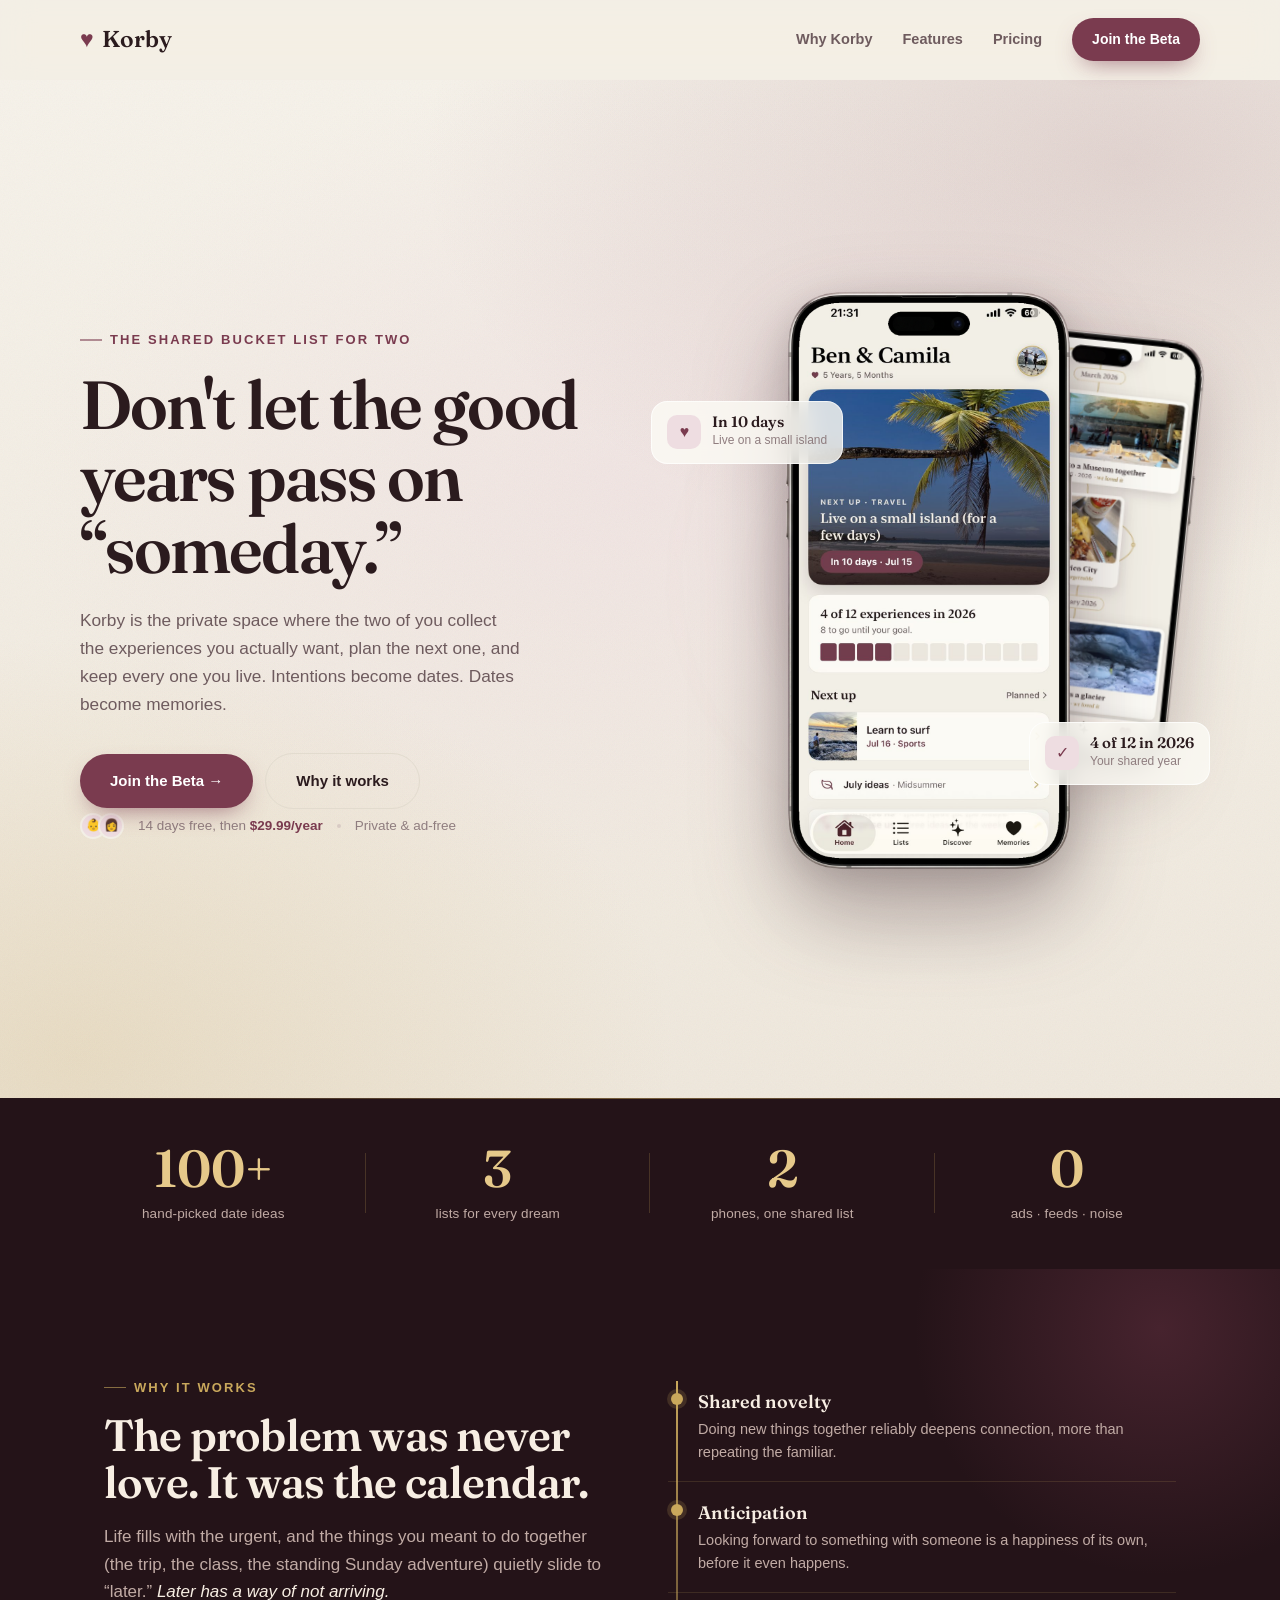
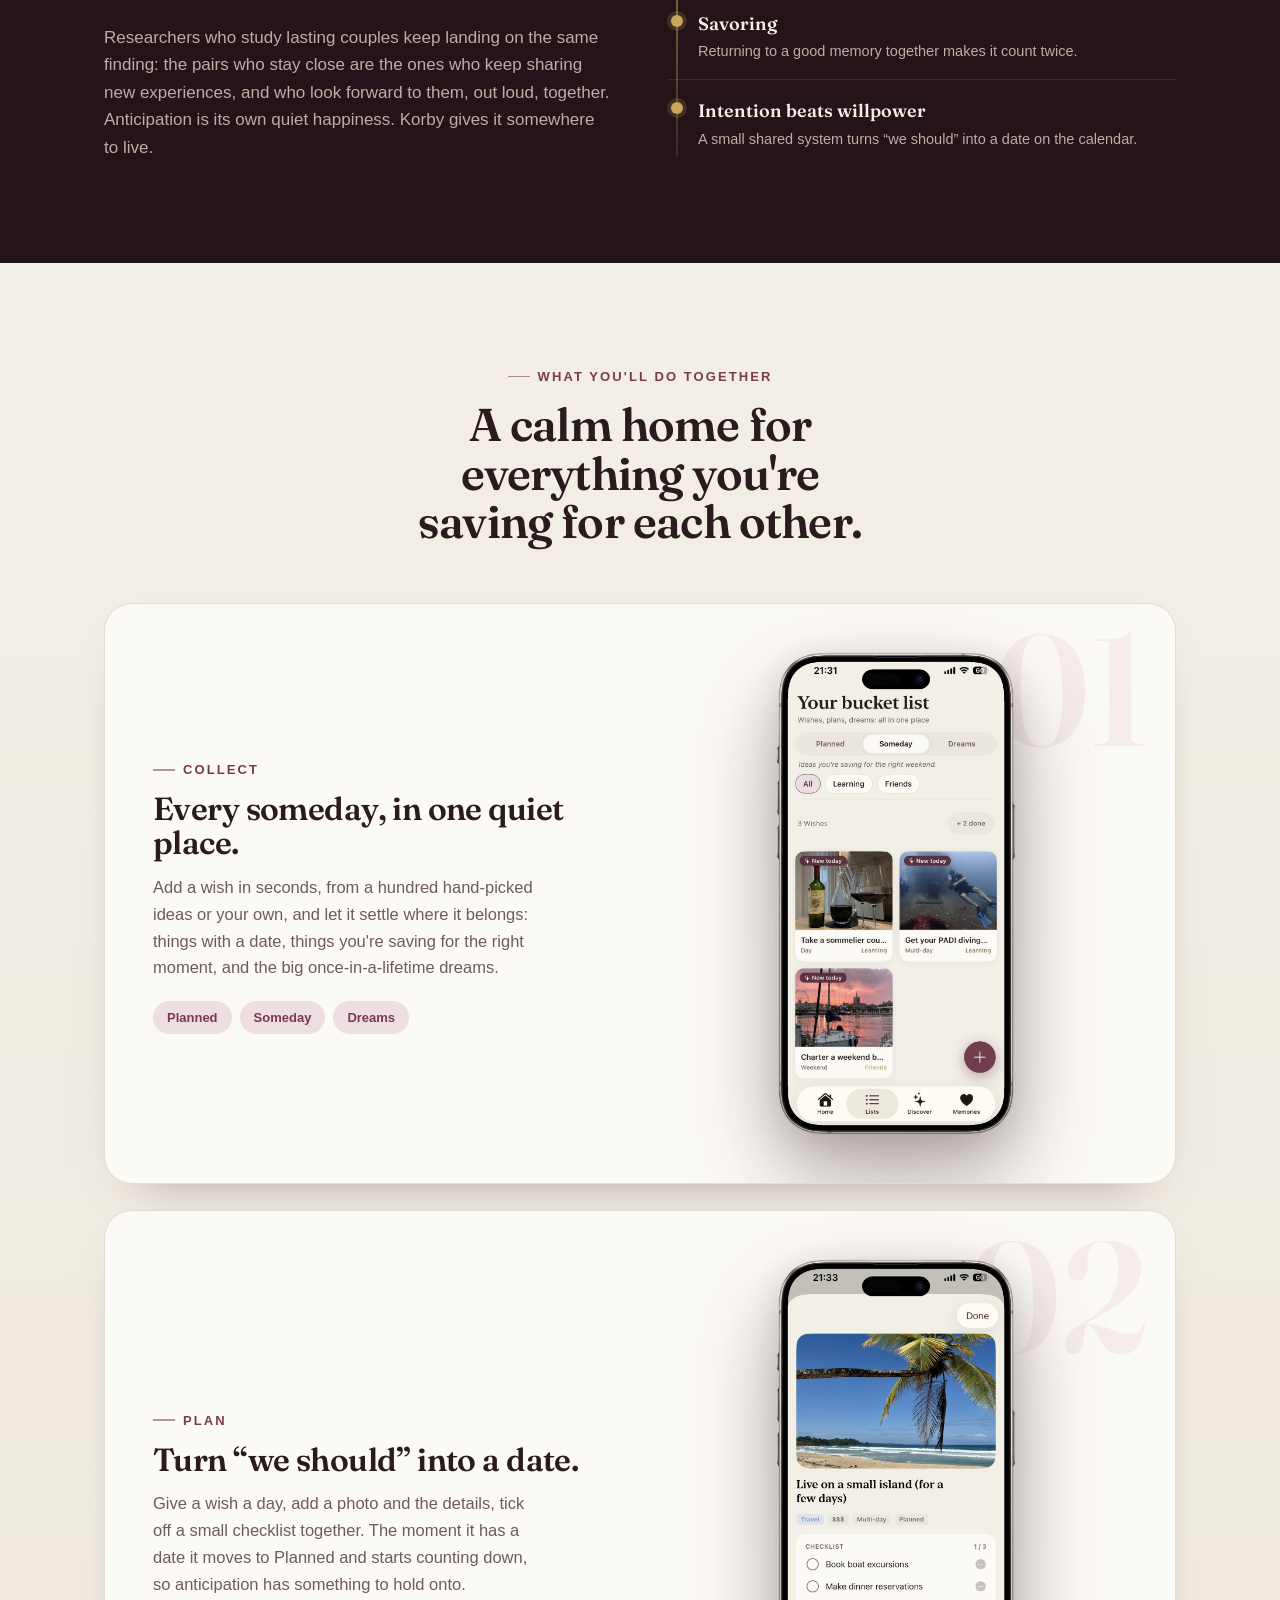
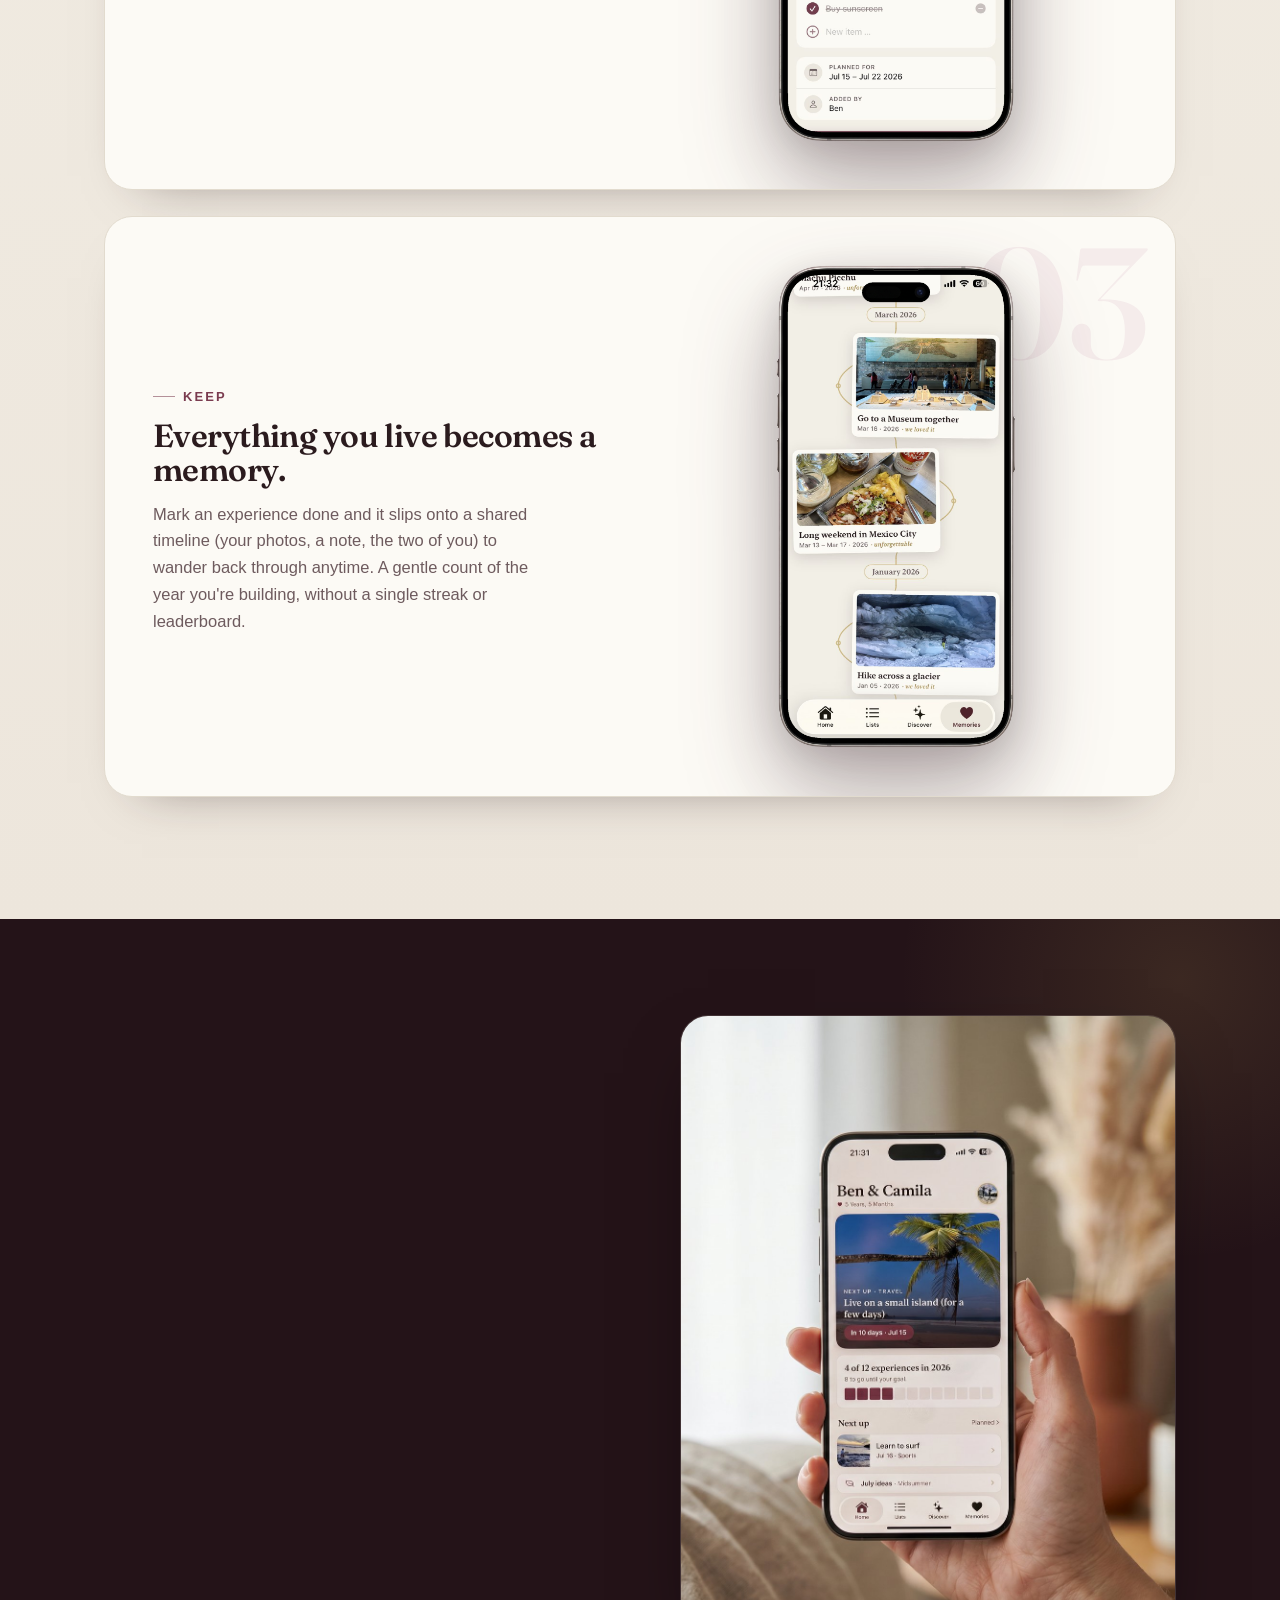
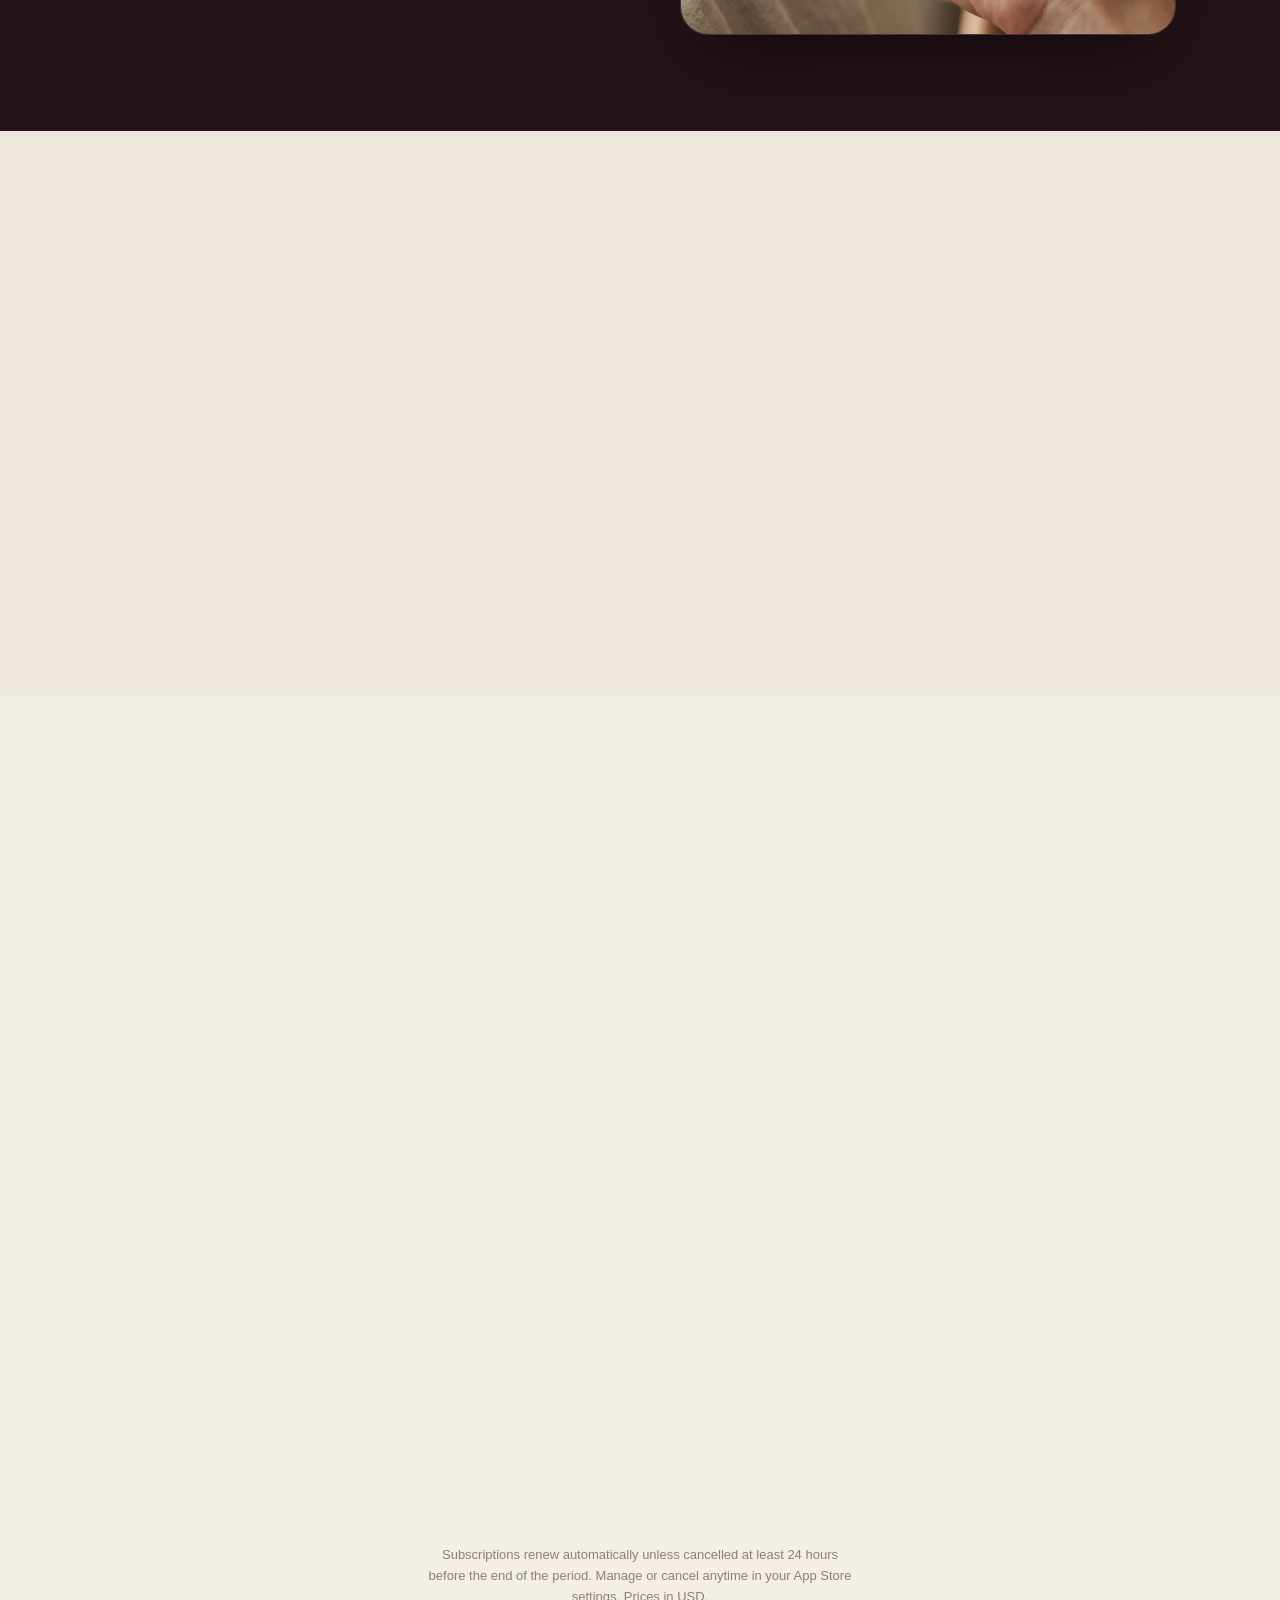
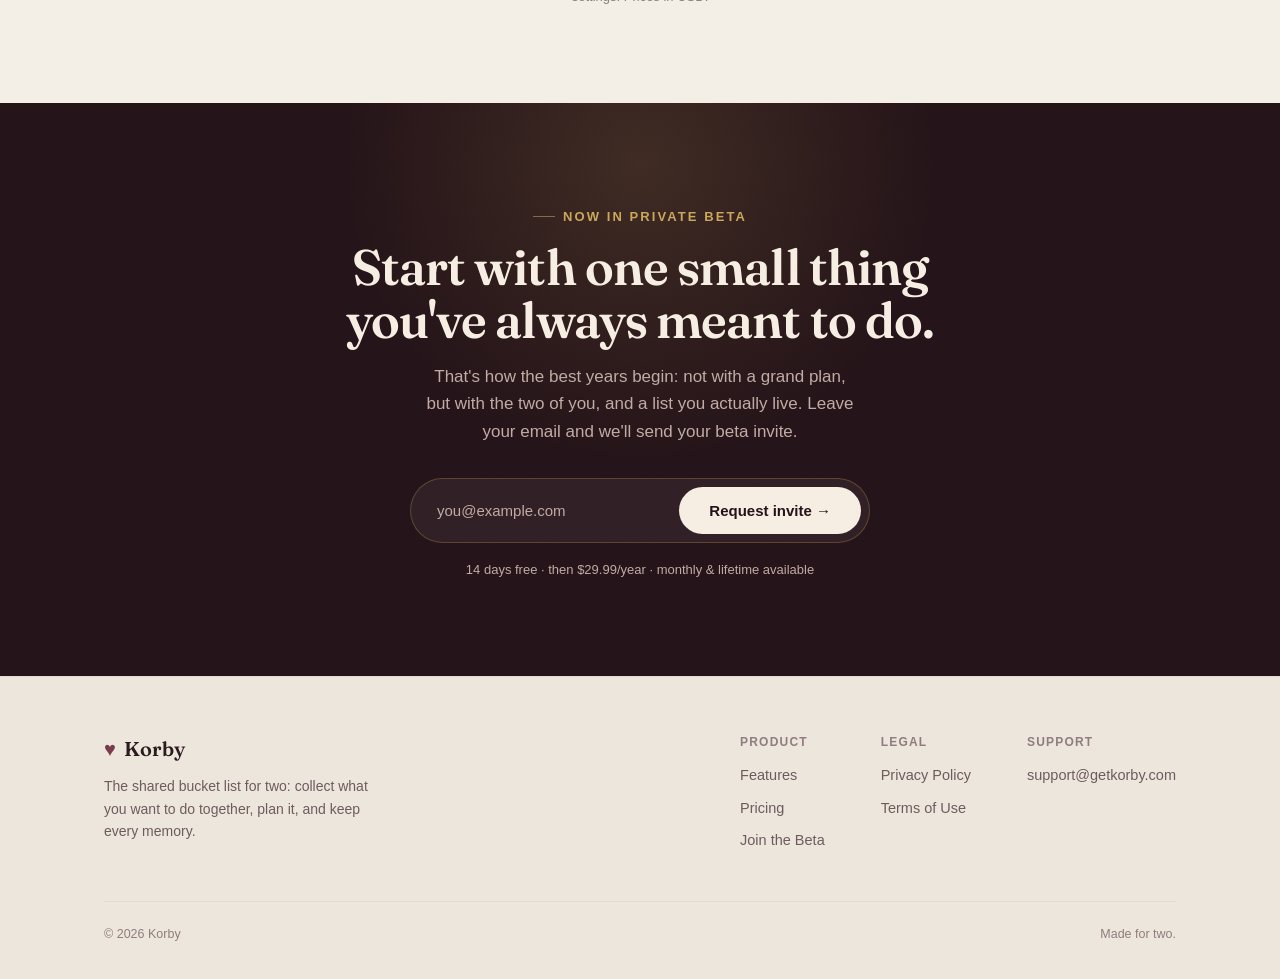
==== index.html @ 0784afe8 "Rebuild the private-space statement section as a split layout Replace the full-bleed photo-with-wash" ====
<!doctype html>
<html lang="en">
<head>
<meta charset="utf-8"/>
<meta name="viewport" content="width=device-width, initial-scale=1"/>
<title>Korby: The Shared Bucket List for Two</title>
<meta name="description" content="Korby is the private app where couples collect the experiences they actually want to have together, plan the next one, and keep every memory. Turn 'someday' into a date."/>
<meta property="og:title" content="Korby: The Shared Bucket List for Two"/>
<meta property="og:description" content="Don't let the good years pass on 'someday.' Collect what you want to do together, plan it, and keep every memory, just the two of you."/>
<meta property="og:type" content="website"/>
<meta property="og:url" content="https://getkorby.com/"/>
<meta property="og:image" content="https://getkorby.com/hero.jpg"/>
<meta name="theme-color" content="#241318"/>
<link rel="preconnect" href="https://fonts.googleapis.com">
<link rel="preconnect" href="https://fonts.gstatic.com" crossorigin>
<link href="https://fonts.googleapis.com/css2?family=Fraunces:opsz,wght@9..144,400;9..144,500;9..144,600;9..144,700&display=swap" rel="stylesheet">
<style>
  :root{
    --ivory:#F3EFE6; --oat:#EDE6DC; --greige:#D8CBC4;
    --surface:#FCFAF5; --surface2:#ECE7DD;
    --ink:#2B1B1E; --inkSoft:#6E5B5E; --inkFaint:#8F7D7F;
    --line:#E2DBCE; --lineSoft:#EAE5DA;
    --wine:#7A3B4F; --wineDeep:#5E2C3C; --roseWash:#EEDDE1; --plum:#5A364A;
    --espresso:#241318; --espresso2:#341E23; --cream:#F7EEE3; --creamSoft:#C1ABA5;
    --gold:#C9A85C; --goldSoft:#E6C98A; --danger:#B84545;
    --serif:'Fraunces',Georgia,'Times New Roman',serif;
    --sans:-apple-system,BlinkMacSystemFont,"Segoe UI",Roboto,Helvetica,Arial,sans-serif;
    --r-lg:24px; --r-md:16px; --r-sm:12px;
    --ease:cubic-bezier(.2,.7,.2,1);
    --shadow-sm:0 2px 8px -4px rgba(43,27,30,.28);
    --shadow-md:0 24px 50px -38px rgba(43,27,30,.55);
    --shadow-lg:0 40px 80px -40px rgba(43,27,30,.5);
  }
  *{box-sizing:border-box;margin:0;padding:0}
  html{scroll-behavior:smooth}
  body{font-family:var(--sans);color:var(--ink);background:var(--ivory);line-height:1.62;-webkit-font-smoothing:antialiased;text-rendering:optimizeLegibility;overflow-x:hidden}
  .wrap{max-width:1120px;margin:0 auto;padding:0 24px}
  a{color:var(--wine);text-decoration:none}
  h1,h2,h3{font-family:var(--serif);font-weight:600;color:var(--ink);letter-spacing:-0.018em;line-height:1.06;font-optical-sizing:auto}
  .eyebrow{font-size:13px;font-weight:700;letter-spacing:.16em;text-transform:uppercase;color:var(--wine);display:inline-flex;align-items:center;gap:8px}
  .eyebrow::before{content:"";width:22px;height:1.5px;background:currentColor;opacity:.55;display:inline-block}
  .sec-head .eyebrow,.hero .eyebrow{justify-content:center}

  /* Accessible focus */
  a:focus-visible,button:focus-visible,.btn:focus-visible,input:focus-visible{outline:2.5px solid var(--wine);outline-offset:3px;border-radius:6px}

  /* scroll progress thread */
  #progress{position:fixed;top:0;left:0;height:3px;width:0;z-index:60;background:linear-gradient(90deg,var(--gold),var(--goldSoft));box-shadow:0 0 10px rgba(201,168,92,.6)}

  /* Buttons */
  .btn{display:inline-flex;align-items:center;gap:9px;font-weight:600;font-size:15px;padding:15px 30px;border-radius:40px;transition:transform .18s var(--ease),box-shadow .18s var(--ease),background .18s;cursor:pointer;border:none;position:relative;overflow:hidden;white-space:nowrap}
  .btn:hover{transform:translateY(-2px)}
  .btn:active{transform:translateY(0)}
  .btn-primary{background:var(--wine);color:#fff;box-shadow:0 10px 24px -10px rgba(122,59,79,.7)}
  .btn-primary:hover{background:var(--wineDeep);box-shadow:0 16px 30px -10px rgba(122,59,79,.7)}
  .btn-primary::after{content:"";position:absolute;top:0;left:-120%;width:60%;height:100%;background:linear-gradient(100deg,transparent,rgba(255,255,255,.28),transparent);transform:skewX(-18deg);transition:left .6s var(--ease)}
  .btn-primary:hover::after{left:140%}
  .btn-ghost{background:transparent;color:var(--ink);border:1.5px solid var(--line)}
  .btn-ghost:hover{border-color:var(--wine);color:var(--wine)}
  .btn-cream{background:var(--cream);color:var(--espresso)}
  .btn-cream:hover{background:#fff}

  /* Header */
  header{position:sticky;top:0;z-index:50;background:rgba(243,239,230,.72);backdrop-filter:saturate(180%) blur(16px);-webkit-backdrop-filter:saturate(180%) blur(16px);border-bottom:1px solid transparent;transition:border-color .3s,background .3s,box-shadow .3s}
  header.scrolled{border-bottom-color:var(--lineSoft);box-shadow:0 6px 24px -18px rgba(43,27,30,.5)}
  .nav{display:flex;align-items:center;justify-content:space-between;padding:18px 0;transition:padding .3s var(--ease)}
  header.scrolled .nav{padding:11px 0}
  .logo{font-family:var(--serif);font-size:23px;font-weight:600;color:var(--ink);display:flex;align-items:center;gap:8px}
  .logo .heart{color:var(--wine);display:inline-block;animation:beat 3.4s ease-in-out infinite}
  @keyframes beat{0%,100%{transform:scale(1)}8%{transform:scale(1.18)}16%{transform:scale(1)}24%{transform:scale(1.12)}}
  .nav-links{display:flex;align-items:center;gap:30px}
  .nav-links a{font-size:14.5px;font-weight:600;color:var(--inkSoft);transition:color .2s}
  .nav-links a:hover{color:var(--ink)}
  .nav .btn{padding:10px 20px;font-size:14px}
  .nav-links a.btn-primary{color:#fff}
  .nav-links a.btn-primary:hover{color:#fff}
  @media(max-width:720px){.nav-links a.navlink{display:none}}

  /* ===== HERO — product-forward, layered warm background, animates on load ===== */
  .hero{position:relative;overflow:hidden;background:
      radial-gradient(120% 90% at 88% 8%, rgba(122,59,79,.16), transparent 46%),
      radial-gradient(90% 80% at 6% 96%, rgba(201,168,92,.20), transparent 52%),
      radial-gradient(70% 60% at 50% 40%, rgba(238,221,225,.55), transparent 70%),
      linear-gradient(180deg,#F6F2EA,#EFE8DD)}
  .hero::after{content:"";position:absolute;inset:0;pointer-events:none;opacity:.05;mix-blend-mode:multiply;background-image:url("data:image/svg+xml,%3Csvg xmlns='http://www.w3.org/2000/svg' width='160' height='160'%3E%3Cfilter id='n'%3E%3CfeTurbulence type='fractalNoise' baseFrequency='0.85' numOctaves='2'/%3E%3C/filter%3E%3Crect width='100%25' height='100%25' filter='url(%23n)'/%3E%3C/svg%3E")}
  .hero-grid{position:relative;z-index:2;display:grid;grid-template-columns:1.02fr 1fr;align-items:center;gap:24px;min-height:calc(100vh - 74px);padding:56px 0 72px}
  .hero-copy{max-width:33rem}
  .hero-copy>*{animation:rise .85s var(--ease) backwards}
  .hero-copy>*:nth-child(1){animation-delay:.05s}
  .hero-copy>*:nth-child(2){animation-delay:.13s}
  .hero-copy>*:nth-child(3){animation-delay:.22s}
  .hero-copy>*:nth-child(4){animation-delay:.31s}
  .hero-copy>*:nth-child(5){animation-delay:.40s}
  @keyframes rise{from{opacity:0;transform:translateY(22px)}to{opacity:1;transform:none}}
  .hero h1{font-size:clamp(40px,5.6vw,68px);margin:18px 0 0;max-width:15ch;letter-spacing:-0.028em}
  .hero .lead{font-size:clamp(16px,1.35vw,19px);color:var(--inkSoft);max-width:46ch;margin:22px 0 0}
  .hero-cta{display:flex;flex-direction:column;gap:16px;margin-top:34px;align-items:flex-start}
  .hero-cta .row{display:flex;gap:12px;align-items:center;flex-wrap:wrap}
  .hero-trust{display:flex;align-items:center;gap:14px;margin-top:4px;font-size:13.5px;color:var(--inkFaint)}
  .hero-trust .dot{width:4px;height:4px;border-radius:50%;background:var(--greige)}
  .hero-trust b{color:var(--wine);font-weight:700}
  .avatars{display:flex}
  .avatars span{width:26px;height:26px;border-radius:50%;border:2px solid var(--ivory);margin-left:-8px;background:var(--roseWash);display:grid;place-items:center;font-size:12px}
  .avatars span:first-child{margin-left:0}

  /* Hero stage */
  .stage{position:relative;min-height:600px;display:flex;align-items:center;justify-content:center;animation:rise 1s var(--ease) .28s backwards}
  .stage .orbit{position:absolute;width:430px;height:430px;border-radius:50%;background:radial-gradient(circle,rgba(122,59,79,.14),transparent 62%);filter:blur(6px)}
  .stage .orbit::before{content:"";position:absolute;inset:-40px;border-radius:50%;border:1px dashed rgba(122,59,79,.16)}
  .phone{position:relative;width:288px;aspect-ratio:900/1810;filter:drop-shadow(0 40px 46px rgba(60,30,40,.34)) drop-shadow(0 10px 16px rgba(0,0,0,.14));will-change:transform}
  .phone::after{content:"";position:absolute;inset:0;background:url("iphone-frame.png") center/100% 100% no-repeat;z-index:3;pointer-events:none}
  .phone .screen{position:absolute;left:3.95%;top:0.95%;width:92.1%;height:98.1%;overflow:hidden;z-index:1;background:#F1EDE4;border-radius:12.5% / 6%}
  .phone .screen img{position:absolute;inset:0;width:100%;height:100%;object-fit:cover}
  .phone-wrap{position:relative;z-index:2}
  .phone.back{position:absolute;width:236px;top:26px;right:0;transform:rotate(6deg) scale(.9);z-index:1;filter:drop-shadow(0 30px 40px rgba(60,30,40,.26)) saturate(.97);animation:floatBack 8.6s ease-in-out -2s infinite}
  .float{animation:float 7s ease-in-out infinite}
  @keyframes float{0%,100%{transform:translateY(0)}50%{transform:translateY(-15px)}}
  @keyframes floatBack{0%,100%{transform:rotate(6deg) scale(.9) translateY(0)}50%{transform:rotate(6deg) scale(.9) translateY(-13px)}}
  /* floating detail card */
  .floatcard{position:absolute;z-index:4;background:rgba(252,250,245,.82);backdrop-filter:blur(10px);-webkit-backdrop-filter:blur(10px);border:1px solid rgba(255,255,255,.7);box-shadow:var(--shadow-md);border-radius:16px;padding:12px 15px;display:flex;align-items:center;gap:11px}
  .floatcard .ic{width:34px;height:34px;border-radius:10px;background:var(--roseWash);color:var(--wine);display:grid;place-items:center;flex:0 0 auto}
  .floatcard .h{font-family:var(--serif);font-weight:600;font-size:15px;line-height:1.1}
  .floatcard .s{font-size:12px;color:var(--inkFaint);margin-top:1px}
  .floatcard.a{left:-6px;top:120px;animation:float 9s ease-in-out infinite}
  .floatcard.b{right:-10px;bottom:96px;animation:float 8s ease-in-out -1.5s infinite}
  @media(max-width:980px){
    .hero-grid{grid-template-columns:1fr;text-align:center;min-height:0;padding:36px 0 8px;gap:8px}
    .hero-copy{max-width:none;margin:0 auto}
    .hero .eyebrow,.hero h1,.hero .lead{margin-left:auto;margin-right:auto}
    .hero-cta{align-items:center;margin-top:26px}
    .hero-cta .row{justify-content:center}
    .stage{min-height:520px;margin-top:4px}
  }
  @media(max-width:520px){
    .phone{width:250px}.phone.back{display:none}
    .floatcard.a{left:-2px;top:70px}.floatcard.b{right:-2px;bottom:70px}
    .stage .orbit{width:340px;height:340px}
  }

  /* Stat strip */
  .stats{background:var(--espresso);color:var(--cream);position:relative;overflow:hidden}
  .stats::before{content:"";position:absolute;top:0;left:0;right:0;height:1px;background:linear-gradient(90deg,transparent,var(--gold),transparent);opacity:.5}
  .stats-grid{display:grid;grid-template-columns:repeat(4,1fr);gap:18px;padding:44px 0}
  .stat{text-align:center;position:relative}
  .stat+.stat::before{content:"";position:absolute;left:0;top:14%;height:72%;width:1px;background:rgba(201,168,92,.22)}
  .stat .n{font-family:var(--serif);font-size:clamp(34px,5vw,52px);font-weight:600;color:var(--goldSoft);line-height:1}
  .stat .l{font-size:13.5px;color:var(--creamSoft);margin-top:9px;letter-spacing:.01em}
  @media(max-width:680px){.stats-grid{grid-template-columns:1fr 1fr;gap:30px 18px}.stat:nth-child(3)::before,.stat:nth-child(odd)::before{display:none}}

  /* Sections */
  section{padding:96px 0}
  @media(max-width:820px){section{padding:60px 0}}
  .sec-head{text-align:center;max-width:56ch;margin:0 auto 56px}
  .sec-head h2{font-size:clamp(29px,4.4vw,46px);margin-top:14px}
  .sec-head p{color:var(--inkSoft);font-size:17px;margin-top:16px}

  /* Insight (dark psychology band) */
  .insight{background:var(--espresso);color:var(--cream);position:relative;overflow:hidden}
  .insight::after{content:"";position:absolute;width:560px;height:560px;top:-220px;right:-160px;background:radial-gradient(circle,rgba(122,59,79,.4),transparent 62%);pointer-events:none}
  .insight .eyebrow{color:var(--gold)}
  .insight .eyebrow::before{opacity:.6}
  .insight h2{color:var(--cream);font-size:clamp(28px,4.2vw,44px);max-width:18ch;margin-top:14px}
  .insight .cols{position:relative;z-index:2;display:grid;grid-template-columns:1fr 1fr;gap:56px;align-items:center}
  .insight .body p{color:var(--creamSoft);font-size:17px;margin-top:18px}
  .insight .body p .em{color:var(--cream);font-style:italic}
  .thread-list{list-style:none;margin:6px 0 0;position:relative;padding-left:0}
  .thread-list::before{content:"";position:absolute;left:8px;top:10px;bottom:10px;width:2px;background:linear-gradient(180deg,var(--gold),rgba(201,168,92,.15));transform-origin:top;transform:scaleY(0);transition:transform 1.1s var(--ease)}
  .thread-list.in::before{transform:scaleY(1)}
  .thread-list li{position:relative;padding:16px 0 16px 30px}
  .thread-list li+li{border-top:1px solid rgba(201,168,92,.16)}
  .thread-list li::before{content:"";position:absolute;left:3px;top:22px;width:12px;height:12px;border-radius:50%;background:var(--gold);box-shadow:0 0 0 4px rgba(201,168,92,.18)}
  .thread-list li .h{font-family:var(--serif);font-size:18px;color:var(--cream);font-weight:600}
  .thread-list li .p{font-size:14.5px;color:var(--creamSoft);margin-top:2px}
  @media(max-width:820px){.insight .cols{grid-template-columns:1fr;gap:34px}}

  /* Feature panels */
  .features{background:linear-gradient(180deg,var(--ivory),var(--oat))}
  .panel{position:relative;display:grid;grid-template-columns:1fr 1fr;gap:48px;align-items:center;background:var(--surface);border:1px solid var(--line);border-radius:28px;padding:48px;margin-bottom:26px;overflow:hidden;box-shadow:var(--shadow-md);transition:transform .3s var(--ease),box-shadow .3s var(--ease)}
  .panel:hover{transform:translateY(-4px);box-shadow:var(--shadow-lg)}
  .panel .num{position:absolute;top:6px;right:26px;font-family:var(--serif);font-size:158px;font-weight:600;color:var(--roseWash);opacity:.5;line-height:1;pointer-events:none;z-index:0}
  .panel .copy,.panel .fig{position:relative;z-index:1}
  .panel.rev .fig{order:2}
  .panel h3{font-size:clamp(24px,3.1vw,32px);margin-top:12px}
  .panel p{color:var(--inkSoft);font-size:16.5px;margin-top:14px;max-width:42ch}
  .panel .fig{display:flex;justify-content:center}
  .panel .phone{width:240px}
  .mini{margin-top:20px;display:flex;flex-wrap:wrap;gap:8px}
  .chip{font-size:13px;font-weight:600;color:var(--wine);background:var(--roseWash);border-radius:40px;padding:6px 14px}
  @media(max-width:820px){.panel{grid-template-columns:1fr;gap:28px;text-align:center;padding:36px 26px}.panel.rev .fig{order:0}.panel p{margin-left:auto;margin-right:auto}.mini{justify-content:center}.panel .num{font-size:112px;top:2px;right:16px}}

  /* Statement band — private space, split layout with hero.jpg as a standalone card */
  .statement{background:var(--espresso);color:var(--cream);position:relative;overflow:hidden}
  .statement::before{content:"";position:absolute;width:640px;height:640px;top:-260px;right:-220px;background:radial-gradient(circle,rgba(201,168,92,.14),transparent 62%);pointer-events:none}
  .statement-grid{position:relative;z-index:1;display:grid;grid-template-columns:1.05fr 1fr;gap:56px;align-items:center}
  .statement-copy{max-width:34rem}
  .statement .eyebrow{color:var(--gold)}
  .statement h2{color:var(--cream);font-size:clamp(29px,4.2vw,46px);margin-top:14px;max-width:16ch}
  .statement p{color:var(--creamSoft);font-size:16.5px;margin-top:12px}
  .statement-fig img{display:block;width:100%;aspect-ratio:4/5;object-fit:cover;object-position:56% 38%;border-radius:28px;border:1px solid rgba(247,238,227,.14);box-shadow:0 30px 70px -28px rgba(0,0,0,.65)}
  @media(max-width:860px){
    .statement-grid{grid-template-columns:1fr;text-align:center;gap:32px}
    .statement-copy{max-width:none;margin:0 auto}
    .statement-fig{order:-1;max-width:420px;margin:0 auto}
  }

  /* Steps */
  .steps{background:var(--oat)}
  .steps-grid{counter-reset:s;display:grid;grid-template-columns:repeat(3,1fr);gap:20px}
  .step{background:var(--surface);border:1px solid var(--line);border-radius:var(--r-lg);padding:32px;transition:transform .3s var(--ease),box-shadow .3s var(--ease)}
  .step:hover{transform:translateY(-4px);box-shadow:var(--shadow-md)}
  .step::before{counter-increment:s;content:counter(s);display:inline-flex;width:42px;height:42px;border-radius:50%;background:var(--wine);color:#fff;font-family:var(--serif);font-weight:600;align-items:center;justify-content:center;margin-bottom:18px}
  .step h3{font-size:19px}
  .step p{color:var(--inkSoft);font-size:15px;margin-top:8px}
  @media(max-width:760px){.steps-grid{grid-template-columns:1fr}}

  /* Pricing */
  .price-grid{display:grid;grid-template-columns:repeat(3,1fr);gap:20px;align-items:stretch}
  .plan{background:var(--surface);border:1px solid var(--line);border-radius:var(--r-lg);padding:34px 28px;display:flex;flex-direction:column;transition:transform .3s var(--ease),box-shadow .3s var(--ease)}
  .plan:hover{transform:translateY(-4px);box-shadow:var(--shadow-md)}
  .plan.feat{border:2px solid var(--wine);position:relative;box-shadow:0 26px 52px -28px rgba(122,59,79,.5);transform:scale(1.03)}
  .plan.feat:hover{transform:scale(1.03) translateY(-4px)}
  .plan .tag{position:absolute;top:-13px;left:50%;transform:translateX(-50%);background:var(--wine);color:#fff;font-size:12px;font-weight:700;letter-spacing:.06em;text-transform:uppercase;padding:5px 14px;border-radius:40px}
  .plan .name{font-family:var(--serif);font-size:20px;font-weight:600}
  .plan .amt{font-family:var(--serif);font-size:44px;font-weight:600;margin-top:10px;line-height:1}
  .plan .amt .anchor{font-size:20px;color:var(--inkFaint);text-decoration:line-through;margin-right:8px}
  .plan .per{font-size:14px;color:var(--inkSoft);margin-top:8px}
  .plan .save{display:inline-block;margin-top:12px;font-size:12.5px;font-weight:700;color:var(--wine);background:var(--roseWash);border-radius:40px;padding:5px 12px}
  .plan ul{list-style:none;margin:22px 0 26px;display:grid;gap:10px}
  .plan li{position:relative;padding-left:26px;font-size:14.5px;color:var(--ink)}
  .plan li::before{content:"✓";position:absolute;left:0;color:var(--wine);font-weight:700}
  .plan .btn{width:100%;justify-content:center;margin-top:auto}
  .price-note{text-align:center;font-size:13px;color:var(--inkFaint);max-width:60ch;margin:28px auto 0}
  @media(max-width:820px){.price-grid{grid-template-columns:1fr;max-width:400px;margin:0 auto}.plan.feat{order:-1;transform:none}.plan.feat:hover{transform:translateY(-4px)}}

  /* Closing — email capture card */
  .closing{background:var(--espresso);color:var(--cream);position:relative;overflow:hidden}
  .closing::before{content:"";position:absolute;width:680px;height:680px;top:-280px;left:50%;transform:translateX(-50%);background:radial-gradient(circle,rgba(201,168,92,.16),transparent 62%);pointer-events:none}
  .closing::after{content:"";position:absolute;inset:0;pointer-events:none;opacity:.06;mix-blend-mode:overlay;background-image:url("data:image/svg+xml,%3Csvg xmlns='http://www.w3.org/2000/svg' width='160' height='160'%3E%3Cfilter id='n2'%3E%3CfeTurbulence type='fractalNoise' baseFrequency='0.8' numOctaves='2'/%3E%3C/filter%3E%3Crect width='100%25' height='100%25' filter='url(%23n2)'/%3E%3C/svg%3E")}
  .closing .inner{position:relative;z-index:1;max-width:620px;margin:0 auto;text-align:center}
  .closing h2{color:var(--cream);font-size:clamp(30px,4.6vw,50px);max-width:20ch;margin:14px auto 0}
  .closing p{color:var(--creamSoft);font-size:17px;margin:16px auto 0;max-width:46ch}
  .capture{margin:32px auto 0;display:flex;gap:10px;max-width:460px;background:rgba(247,238,227,.06);border:1px solid rgba(201,168,92,.28);border-radius:46px;padding:8px;flex-wrap:wrap}
  .capture input{flex:1 1 200px;min-width:0;background:transparent;border:none;color:var(--cream);font-family:var(--sans);font-size:15px;padding:12px 18px}
  .capture input::placeholder{color:var(--creamSoft)}
  .capture .btn{flex:0 0 auto}
  .closing .fine{margin-top:16px;font-size:13px;color:var(--creamSoft)}
  @media(max-width:520px){.capture{border-radius:20px}.capture .btn{width:100%;justify-content:center}}

  /* Footer */
  footer{background:var(--oat);border-top:1px solid var(--line);padding:56px 0 34px}
  .foot-grid{display:flex;flex-wrap:wrap;justify-content:space-between;gap:32px}
  .foot-brand{max-width:32ch}
  .foot-brand p{font-size:14px;color:var(--inkSoft);margin-top:10px}
  .foot-cols{display:flex;gap:56px;flex-wrap:wrap}
  .foot-col h4{font-family:var(--sans);font-size:12px;letter-spacing:.1em;text-transform:uppercase;color:var(--inkFaint);margin-bottom:12px}
  .foot-col a{display:block;font-size:14.5px;color:var(--inkSoft);margin-bottom:9px}
  .foot-col a:hover{color:var(--wine)}
  .foot-base{margin-top:40px;padding-top:22px;border-top:1px solid var(--line);font-size:12.5px;color:var(--inkFaint);display:flex;justify-content:space-between;flex-wrap:wrap;gap:10px}

  /* Reveal animations (below the fold, JS-driven) */
  .js .reveal{opacity:0;transform:translateY(26px);transition:opacity .7s var(--ease),transform .8s var(--ease)}
  .js .reveal.in{opacity:1;transform:none}
  @media(prefers-reduced-motion:reduce){
    .js .reveal{opacity:1!important;transform:none!important}
    .hero-copy>*,.stage{animation:none!important}
    .float,.logo .heart,.hero-photo img,.floatcard{animation:none!important}
    #progress{display:none}
    html{scroll-behavior:auto}
  }
</style>
</head>
<body>
<div id="progress"></div>

<header id="hdr">
  <div class="wrap nav">
    <div class="logo"><span class="heart">&#9829;</span> Korby</div>
    <nav class="nav-links">
      <a class="navlink" href="#insight">Why Korby</a>
      <a class="navlink" href="#features">Features</a>
      <a class="navlink" href="#pricing">Pricing</a>
      <a class="btn btn-primary" href="#get">Join the Beta</a>
    </nav>
  </div>
</header>

<!-- HERO -->
<section class="hero">
  <div class="wrap hero-grid">
    <div class="hero-copy">
      <span class="eyebrow">The shared bucket list for two</span>
      <h1>Don't let the good years pass on &ldquo;someday.&rdquo;</h1>
      <p class="lead">Korby is the private space where the two of you collect the experiences you actually want, plan the next one, and keep every one you live. Intentions become dates. Dates become memories.</p>
      <div class="hero-cta">
        <div class="row">
          <a class="btn btn-primary" href="#get">Join the Beta&nbsp;&rarr;</a>
          <a class="btn btn-ghost" href="#insight">Why it works</a>
        </div>
      </div>
      <div class="hero-trust">
        <span class="avatars"><span>&#128118;</span><span>&#128105;</span></span>
        <span>14 days free, then <b>$29.99/year</b></span>
        <span class="dot"></span>
        <span>Private &amp; ad-free</span>
      </div>
    </div>

    <div class="stage">
      <div class="orbit"></div>
      <div class="phone back"><div class="screen"><img src="memories_2.jpg" alt="" width="236" height="474" loading="eager" decoding="async"></div></div>
      <div class="phone-wrap float">
        <div class="phone front" id="tilt"><div class="screen"><img src="home.jpg" alt="The Korby home screen showing a couple's shared next-up experience and progress toward their year" width="288" height="579" loading="eager" fetchpriority="high" decoding="async"></div></div>
      </div>
      <div class="floatcard a">
        <span class="ic">&#9829;</span>
        <div><div class="h">In 10 days</div><div class="s">Live on a small island</div></div>
      </div>
      <div class="floatcard b">
        <span class="ic">&#10003;</span>
        <div><div class="h">4 of 12 in 2026</div><div class="s">Your shared year</div></div>
      </div>
    </div>
  </div>
</section>

<!-- STAT STRIP -->
<section class="stats" style="padding:0">
  <div class="wrap stats-grid">
    <div class="stat reveal"><div class="n" data-count="100" data-suffix="+">100+</div><div class="l">hand-picked date ideas</div></div>
    <div class="stat reveal"><div class="n">3</div><div class="l">lists for every dream</div></div>
    <div class="stat reveal"><div class="n">2</div><div class="l">phones, one shared list</div></div>
    <div class="stat reveal"><div class="n">0</div><div class="l">ads &middot; feeds &middot; noise</div></div>
  </div>
</section>

<!-- INSIGHT / PSYCHOLOGY -->
<section class="insight" id="insight">
  <div class="wrap">
    <div class="cols">
      <div class="body">
        <span class="eyebrow reveal">Why it works</span>
        <h2 class="reveal">The problem was never love. It was the calendar.</h2>
        <p class="reveal">Life fills with the urgent, and the things you meant to do together (the trip, the class, the standing Sunday adventure) quietly slide to &ldquo;later.&rdquo; <span class="em">Later has a way of not arriving.</span></p>
        <p class="reveal">Researchers who study lasting couples keep landing on the same finding: the pairs who stay close are the ones who keep sharing new experiences, and who look forward to them, out loud, together. Anticipation is its own quiet happiness. Korby gives it somewhere to live.</p>
      </div>
      <ul class="thread-list reveal">
        <li><div class="h">Shared novelty</div><div class="p">Doing new things together reliably deepens connection, more than repeating the familiar.</div></li>
        <li><div class="h">Anticipation</div><div class="p">Looking forward to something with someone is a happiness of its own, before it even happens.</div></li>
        <li><div class="h">Savoring</div><div class="p">Returning to a good memory together makes it count twice.</div></li>
        <li><div class="h">Intention beats willpower</div><div class="p">A small shared system turns &ldquo;we should&rdquo; into a date on the calendar.</div></li>
      </ul>
    </div>
  </div>
</section>

<!-- FEATURES -->
<section class="features" id="features">
  <div class="wrap">
    <div class="sec-head">
      <span class="eyebrow reveal">What you'll do together</span>
      <h2 class="reveal">A calm home for everything you're saving for each other.</h2>
    </div>

    <div class="panel reveal">
      <div class="num">01</div>
      <div class="copy">
        <span class="eyebrow">Collect</span>
        <h3>Every someday, in one quiet place.</h3>
        <p>Add a wish in seconds, from a hundred hand-picked ideas or your own, and let it settle where it belongs: things with a date, things you're saving for the right moment, and the big once-in-a-lifetime dreams.</p>
        <div class="mini"><span class="chip">Planned</span><span class="chip">Someday</span><span class="chip">Dreams</span></div>
      </div>
      <div class="fig">
        <div class="phone"><div class="screen"><img src="someday.jpg" alt="Korby Someday list" width="240" height="483" loading="lazy" decoding="async"></div></div>
      </div>
    </div>

    <div class="panel rev reveal">
      <div class="num">02</div>
      <div class="fig">
        <div class="phone"><div class="screen"><img src="item_detail_checklist.jpg" alt="Planning a wish: date, photo and checklist" width="240" height="483" loading="lazy" decoding="async"></div></div>
      </div>
      <div class="copy">
        <span class="eyebrow">Plan</span>
        <h3>Turn &ldquo;we should&rdquo; into a date.</h3>
        <p>Give a wish a day, add a photo and the details, tick off a small checklist together. The moment it has a date it moves to Planned and starts counting down, so anticipation has something to hold onto.</p>
      </div>
    </div>

    <div class="panel reveal">
      <div class="num">03</div>
      <div class="copy">
        <span class="eyebrow">Keep</span>
        <h3>Everything you live becomes a memory.</h3>
        <p>Mark an experience done and it slips onto a shared timeline (your photos, a note, the two of you) to wander back through anytime. A gentle count of the year you're building, without a single streak or leaderboard.</p>
      </div>
      <div class="fig">
        <div class="phone"><div class="screen"><img src="memories_2.jpg" alt="Korby memories: timeline and year in numbers" width="240" height="483" loading="lazy" decoding="async"></div></div>
      </div>
    </div>
  </div>
</section>

<!-- STATEMENT BAND (private space, split layout) -->
<section class="statement">
  <div class="wrap statement-grid">
    <div class="statement-copy">
      <span class="eyebrow reveal">No feeds. No streaks. No strangers.</span>
      <h2 class="reveal">A private space, just for the two of you.</h2>
      <p class="reveal">Private and ad-free by design.</p>
      <p class="reveal">One subscription covers you both.</p>
    </div>
    <div class="statement-fig reveal">
      <img src="hero.jpg" alt="A hand holding an iPhone showing the Korby app in a warm, sunlit living room" loading="lazy" decoding="async">
    </div>
  </div>
</section>

<!-- HOW IT WORKS -->
<section class="steps">
  <div class="wrap">
    <div class="sec-head">
      <span class="eyebrow reveal">Set up in under a minute</span>
      <h2 class="reveal">Three small steps.</h2>
    </div>
    <div class="steps-grid">
      <div class="step reveal"><h3>Pair the two of you</h3><p>Create your shared profile and invite your partner with a single six-character code.</p></div>
      <div class="step reveal"><h3>Add the first wish</h3><p>Pick one thing you've always meant to do together and drop it in. That's the whole beginning.</p></div>
      <div class="step reveal"><h3>Live it, then keep it</h3><p>Plan it, do it, mark it done, and watch your shared timeline start to fill.</p></div>
    </div>
  </div>
</section>

<!-- PRICING -->
<section id="pricing">
  <div class="wrap">
    <div class="sec-head">
      <span class="eyebrow reveal">One price, both of you</span>
      <h2 class="reveal">Fair, private, and ad-free.</h2>
      <p class="reveal">Start with 14 days free. One subscription covers both partners: the second of you joins with a code.</p>
    </div>
    <div class="price-grid">
      <div class="plan reveal">
        <div class="name">Monthly</div>
        <div class="amt">$5.99</div>
        <div class="per">per month</div>
        <ul><li>Everything in Korby</li><li>Both partners included</li><li>Cancel anytime</li></ul>
        <a class="btn btn-ghost" href="#get">Join the Beta</a>
      </div>
      <div class="plan feat reveal">
        <div class="tag">Most popular</div>
        <div class="name">Yearly</div>
        <div class="amt"><span class="anchor">$45.99</span>$29.99</div>
        <div class="per">per year &middot; about $2.50/mo</div>
        <span class="save">Save 58% vs monthly</span>
        <ul><li>14 days free, then $29.99/yr</li><li>Unlimited wishes &amp; memories</li><li>Both partners included</li><li>Cancel anytime</li></ul>
        <a class="btn btn-primary" href="#get">Join the Beta</a>
      </div>
      <div class="plan reveal">
        <div class="name">Lifetime</div>
        <div class="amt">$79.99</div>
        <div class="per">one time &middot; yours for good</div>
        <ul><li>Pay once, no subscription</li><li>Every future update</li><li>Both partners included</li></ul>
        <a class="btn btn-ghost" href="#get">Join the Beta</a>
      </div>
    </div>
    <p class="price-note">Subscriptions renew automatically unless cancelled at least 24 hours before the end of the period. Manage or cancel anytime in your App Store settings. Prices in USD.</p>
  </div>
</section>

<!-- CLOSING -->
<section class="closing" id="get">
  <div class="wrap">
    <div class="inner">
      <span class="eyebrow reveal" style="color:var(--gold);justify-content:center">Now in private beta</span>
      <h2 class="reveal">Start with one small thing you've always meant to do.</h2>
      <p class="reveal">That's how the best years begin: not with a grand plan, but with the two of you, and a list you actually live. Leave your email and we'll send your beta invite.</p>
      <form class="capture reveal" id="betaForm" action="mailto:ai@adelmann.es" method="post" enctype="text/plain">
        <input type="email" name="email" placeholder="you@example.com" aria-label="Your email" required>
        <button class="btn btn-cream" type="submit">Request invite&nbsp;&rarr;</button>
      </form>
      <div class="fine reveal">14 days free &middot; then $29.99/year &middot; monthly &amp; lifetime available</div>
    </div>
  </div>
</section>

<!-- FOOTER -->
<footer>
  <div class="wrap">
    <div class="foot-grid">
      <div class="foot-brand">
        <div class="logo" style="font-size:20px"><span class="heart">&#9829;</span> Korby</div>
        <p>The shared bucket list for two: collect what you want to do together, plan it, and keep every memory.</p>
      </div>
      <div class="foot-cols">
        <div class="foot-col"><h4>Product</h4><a href="#features">Features</a><a href="#pricing">Pricing</a><a href="#get">Join the Beta</a></div>
        <div class="foot-col"><h4>Legal</h4><a href="/privacy.html">Privacy Policy</a><a href="/terms.html">Terms of Use</a></div>
        <div class="foot-col"><h4>Support</h4><a href="mailto:support@getkorby.com">support@getkorby.com</a></div>
      </div>
    </div>
    <div class="foot-base">
      <span>&copy; <span id="y"></span> Korby</span>
      <span>Made for two.</span>
    </div>
  </div>
</footer>

<script>
  document.documentElement.classList.add('js');
  var y=document.getElementById('y'); if(y) y.textContent=new Date().getFullYear();

  // Header shrink + scroll progress
  var hdr=document.getElementById('hdr'), prog=document.getElementById('progress');
  function onScroll(){
    var st=window.pageYOffset||document.documentElement.scrollTop;
    if(hdr) hdr.classList.toggle('scrolled', st>8);
    var h=document.documentElement.scrollHeight-window.innerHeight;
    if(prog) prog.style.width=(h>0?(st/h*100):0)+'%';
  }
  window.addEventListener('scroll',onScroll,{passive:true}); onScroll();

  // Reveal on scroll + count-up + thread draw
  var io=new IntersectionObserver(function(entries){
    entries.forEach(function(e){
      if(!e.isIntersecting) return;
      e.target.classList.add('in');
      var _cn=e.target.matches('[data-count]')?e.target:e.target.querySelector('[data-count]'); if(_cn) countUp(_cn);
      io.unobserve(e.target);
    });
  },{threshold:.16,rootMargin:'0px 0px -8% 0px'});
  document.querySelectorAll('.reveal').forEach(function(el){io.observe(el);});
  var tl=document.querySelector('.thread-list'); if(tl) io.observe(tl);

  function countUp(el){
    var target=parseInt(el.getAttribute('data-count'),10)||0;
    var suffix=el.getAttribute('data-suffix')||'';
    var start=null, dur=1100;
    function tick(now){
      if(start===null) start=now;
      var p=Math.min((now-start)/dur,1);
      var val=Math.round((1-Math.pow(1-p,3))*target);
      el.textContent=val+suffix;
      if(p<1) requestAnimationFrame(tick);
    }
    requestAnimationFrame(tick);
  }

  // Subtle mouse-tilt parallax on hero phone + float cards
  var stage=document.querySelector('.stage'), front=document.getElementById('tilt'),
      cardA=document.querySelector('.floatcard.a'), cardB=document.querySelector('.floatcard.b');
  if(stage && window.matchMedia('(min-width:981px)').matches && !window.matchMedia('(prefers-reduced-motion:reduce)').matches){
    stage.addEventListener('pointermove',function(ev){
      var r=stage.getBoundingClientRect();
      var dx=(ev.clientX-(r.left+r.width/2))/r.width;
      var dy=(ev.clientY-(r.top+r.height/2))/r.height;
      if(front) front.style.transform='translate('+(dx*14)+'px,'+(dy*12)+'px) rotate('+(dx*1.6)+'deg)';
      if(cardA) cardA.style.transform='translate('+(dx*26)+'px,'+(dy*22)+'px)';
      if(cardB) cardB.style.transform='translate('+(dx*30)+'px,'+(dy*26)+'px)';
    });
    stage.addEventListener('pointerleave',function(){
      if(front) front.style.transform='';
      if(cardA) cardA.style.transform='';
      if(cardB) cardB.style.transform='';
    });
  }
</script>
</body>
</html>
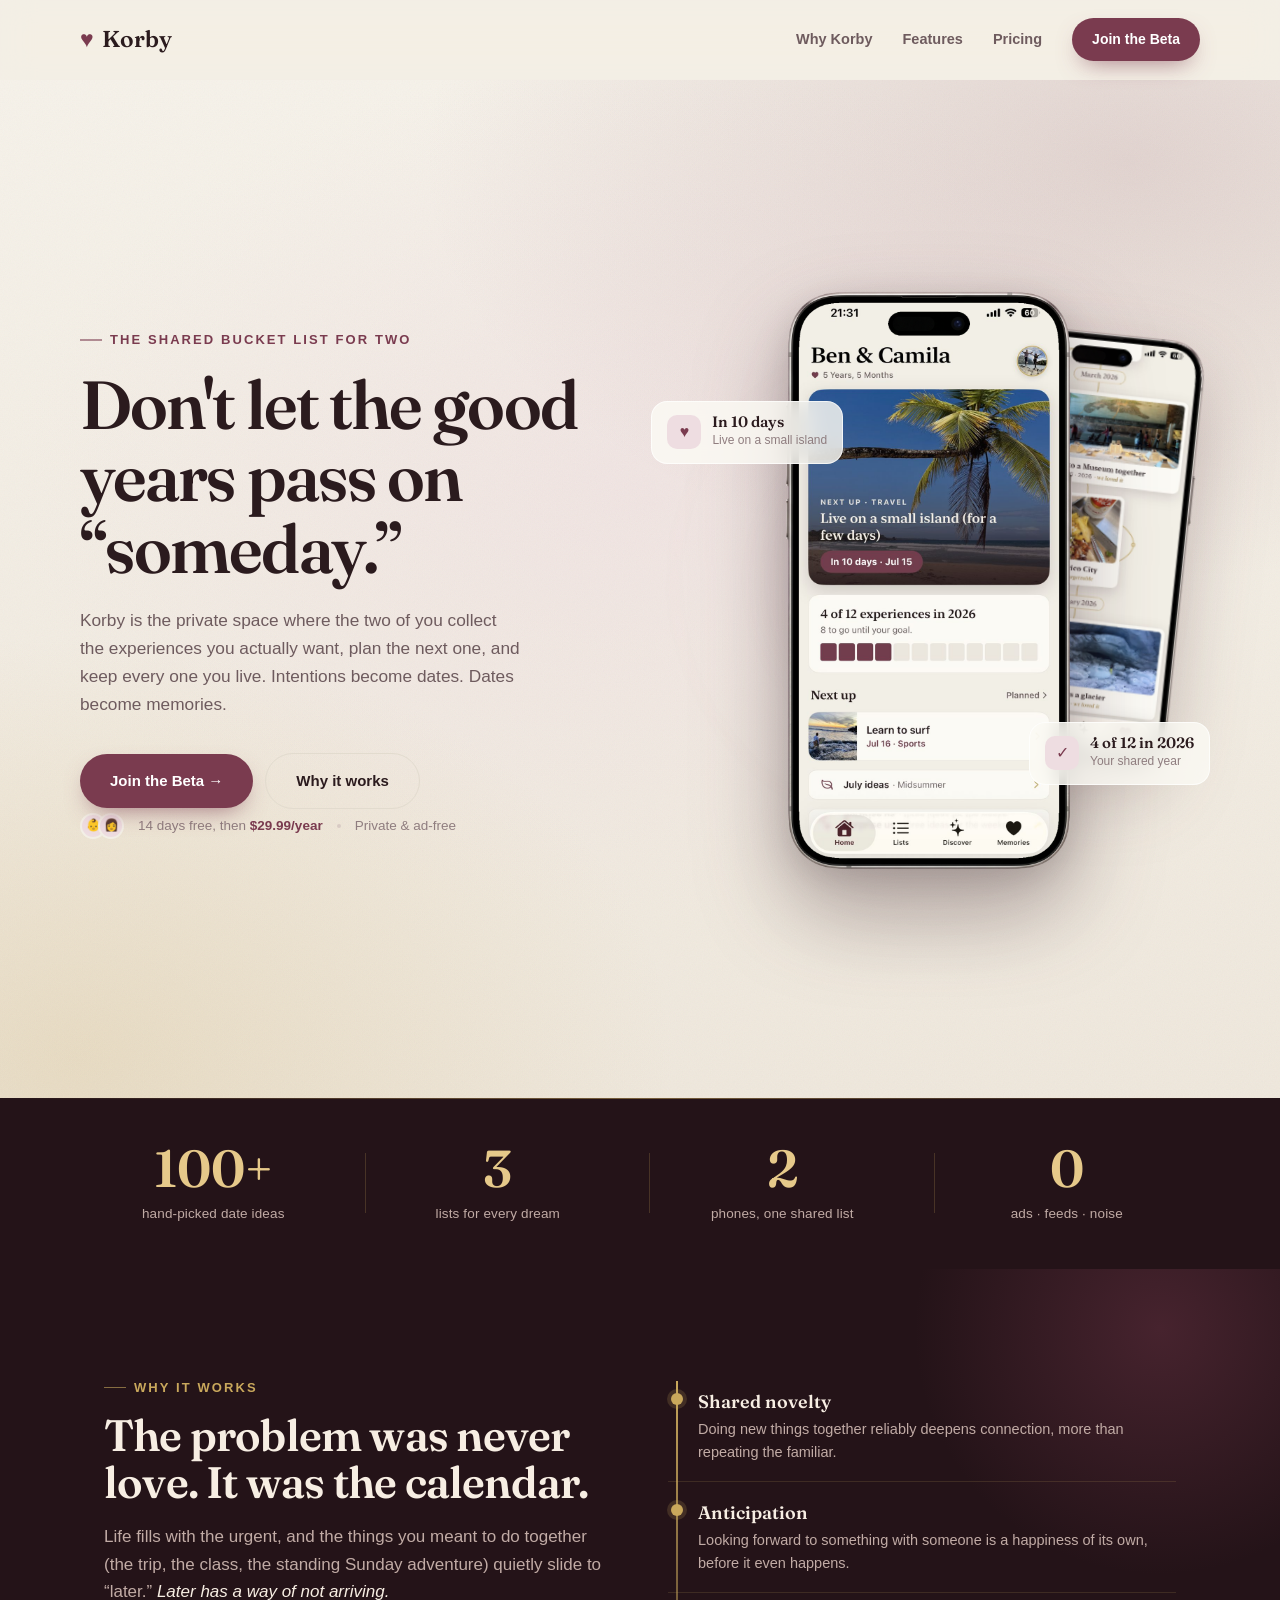
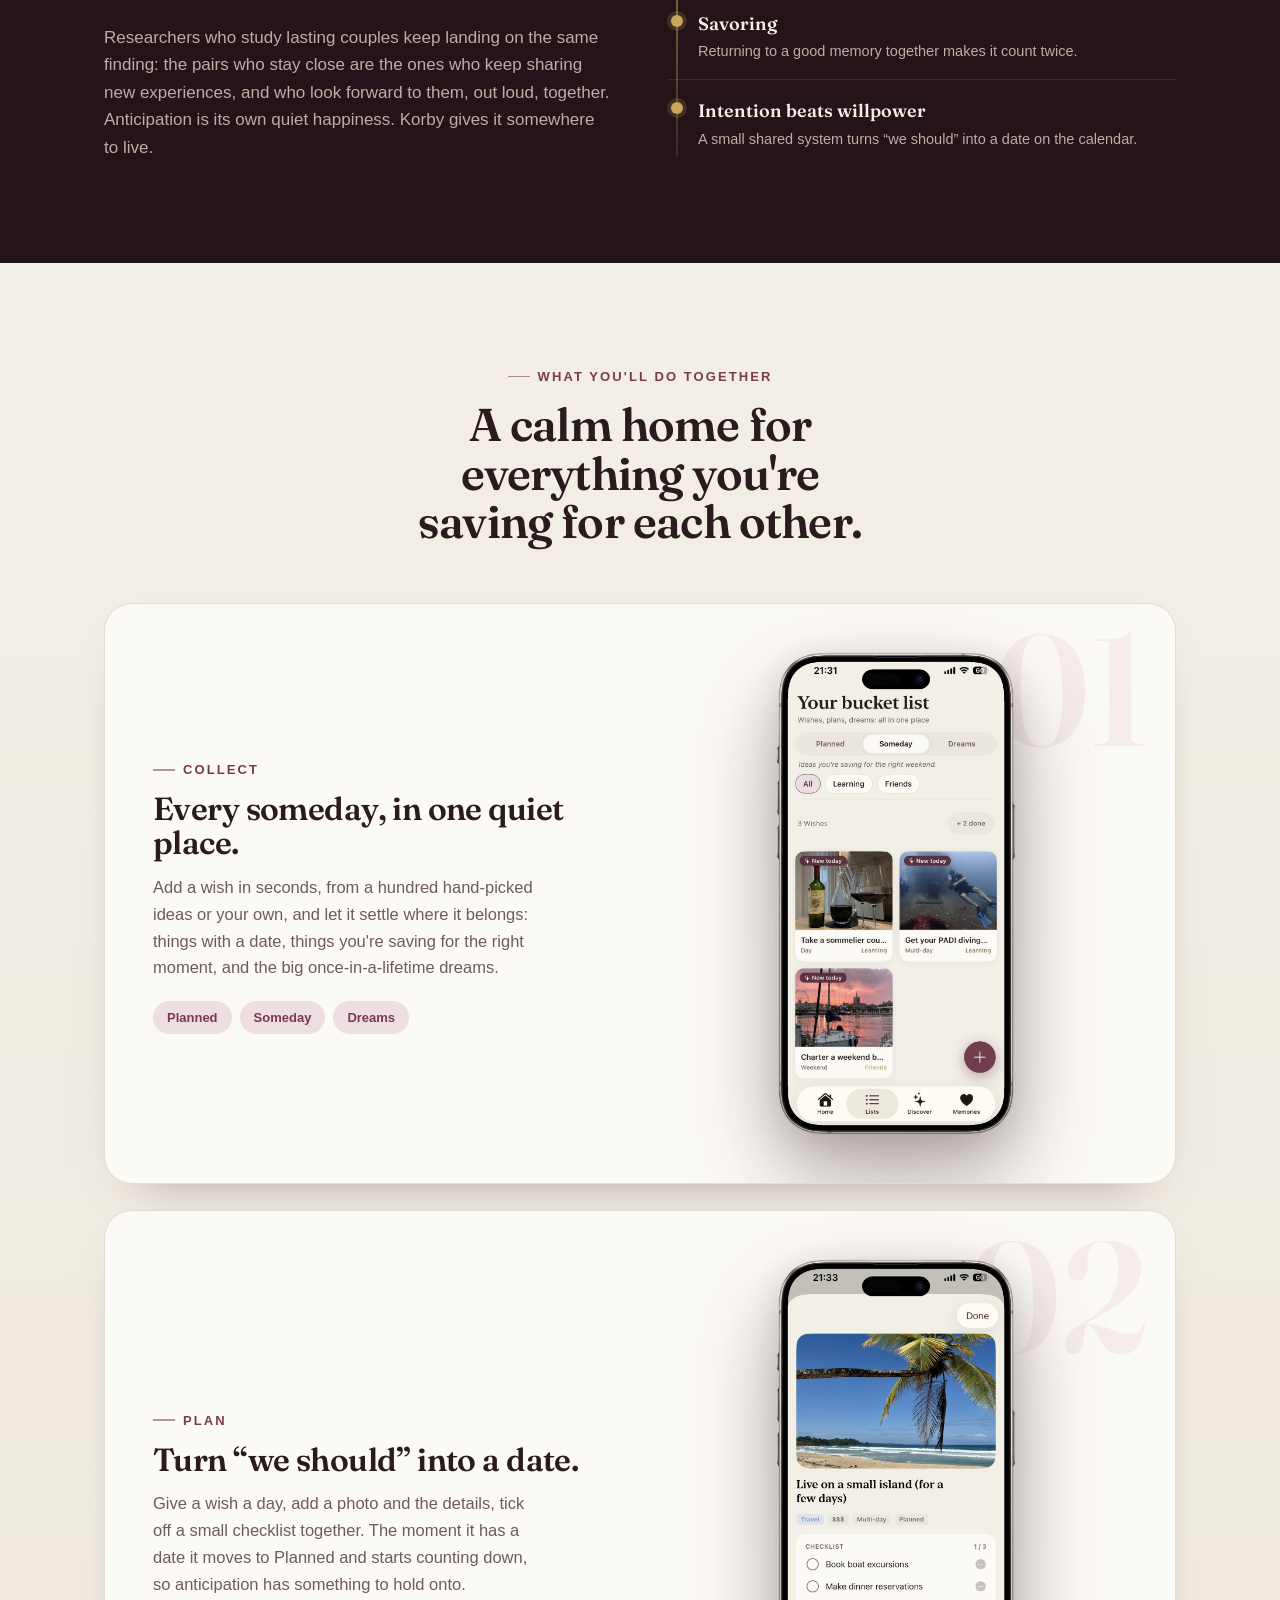
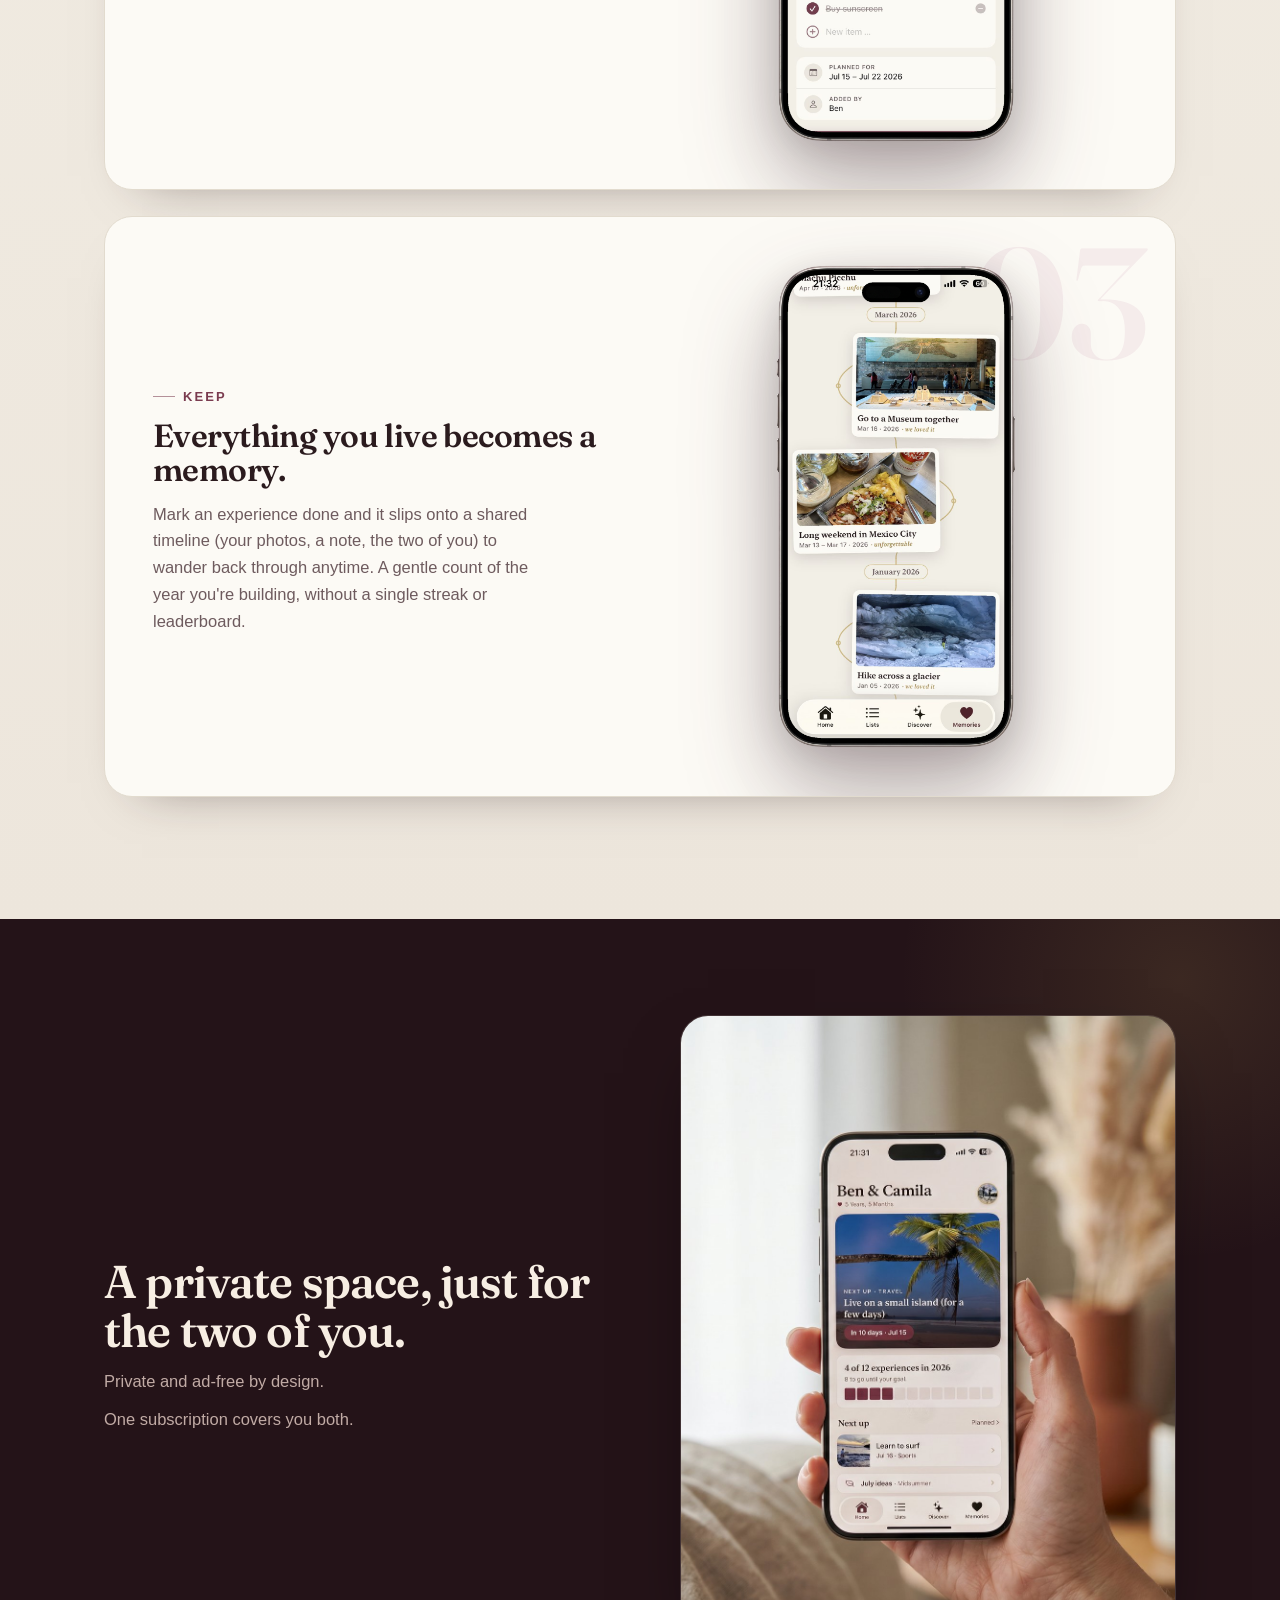
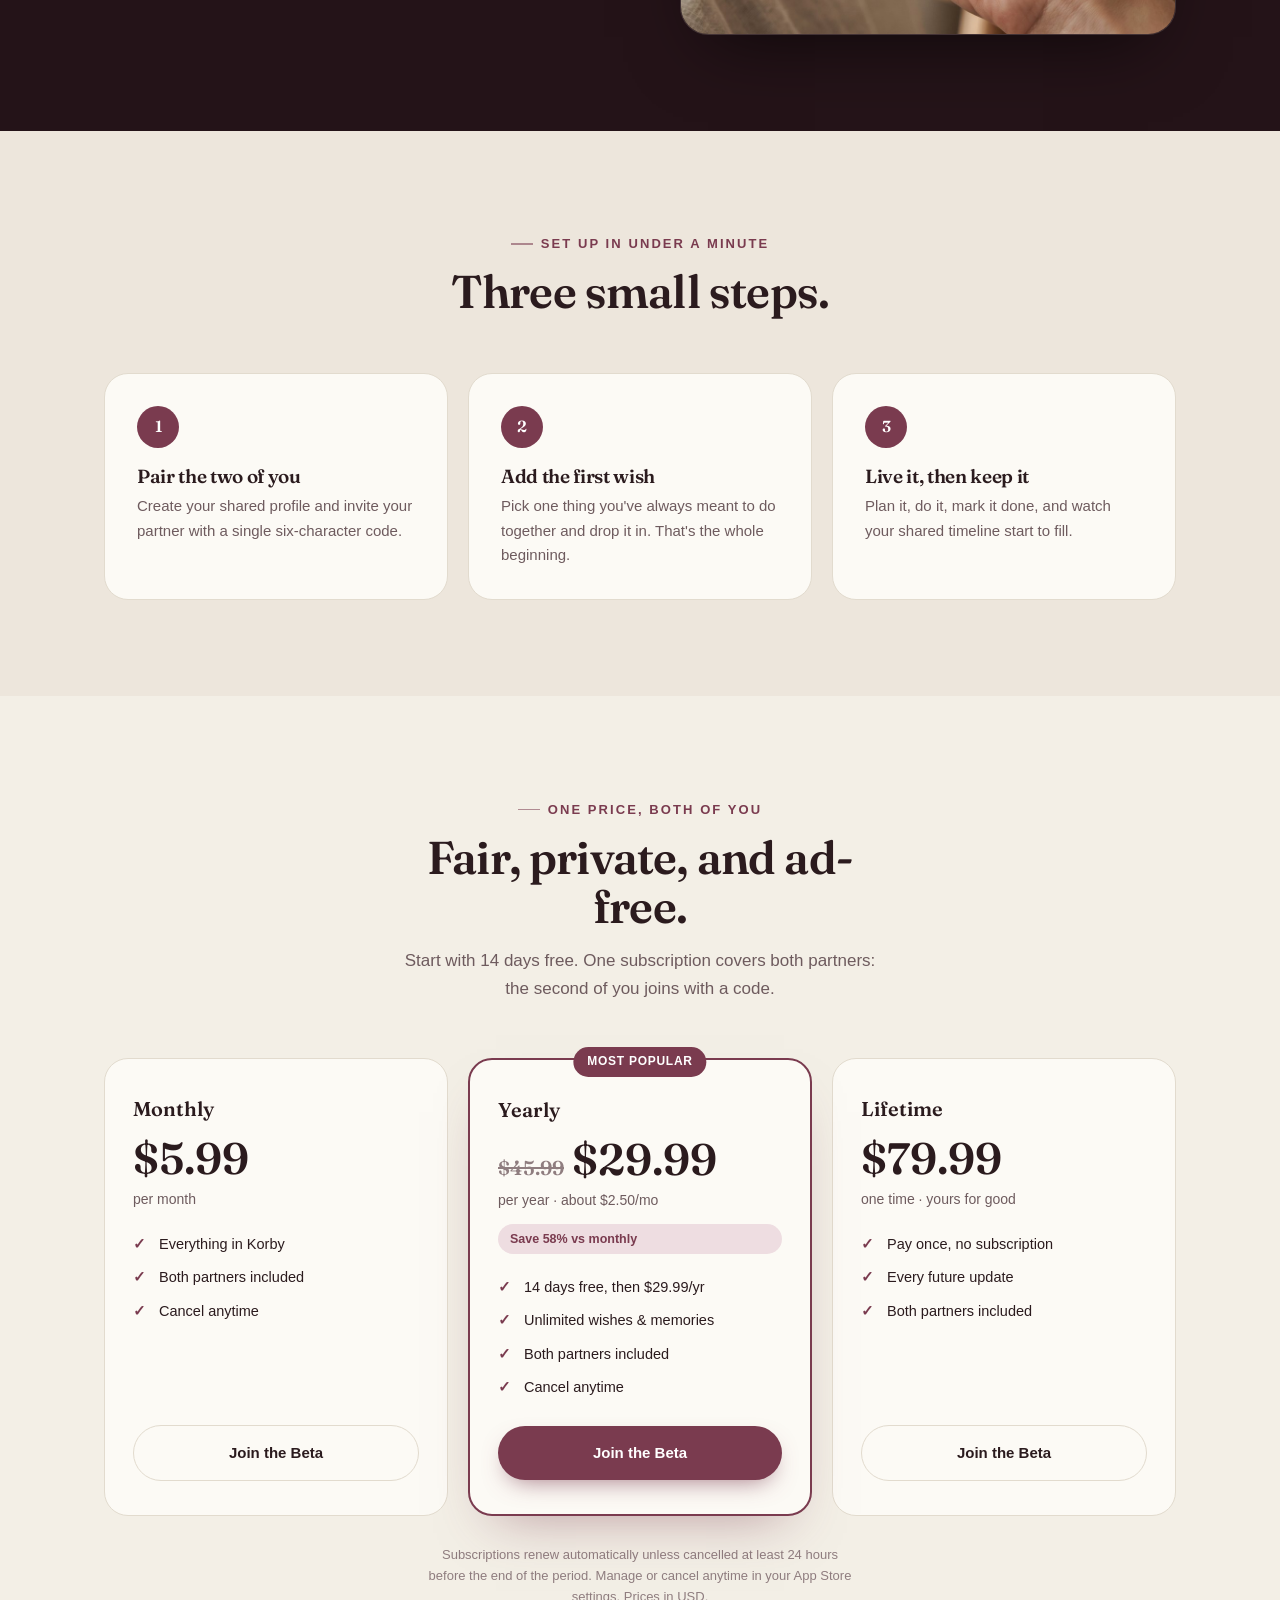
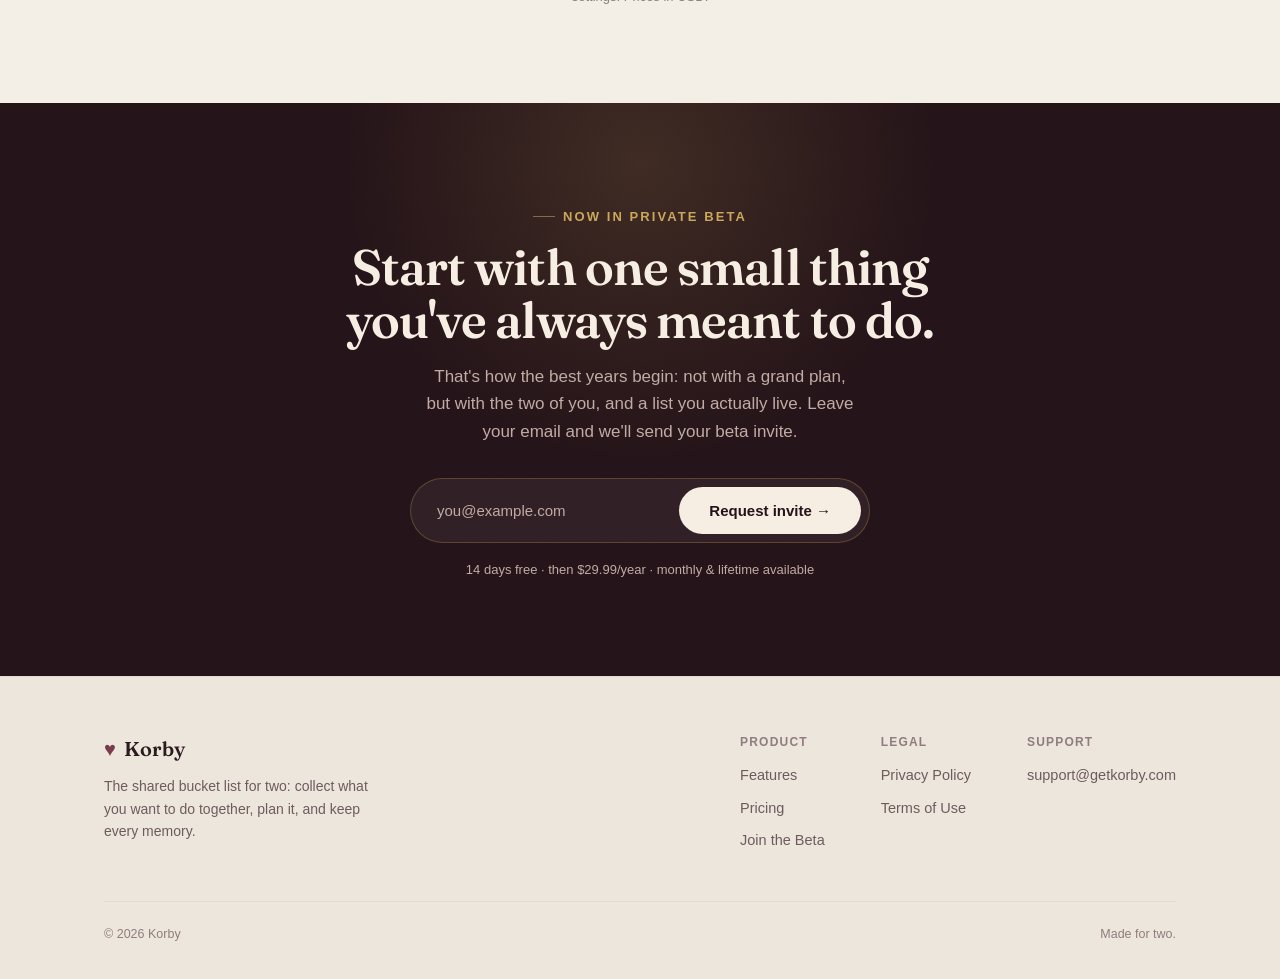
==== commit 2e729145: "Fix mobile layout: hero trust row, float cards, nav, footer, spacing Analyzed the site at a true 390" ====
--- a/index.html
+++ b/index.html
@@ -74,7 +74,14 @@
   .nav .btn{padding:10px 20px;font-size:14px}
   .nav-links a.btn-primary{color:#fff}
   .nav-links a.btn-primary:hover{color:#fff}
-  @media(max-width:720px){.nav-links a.navlink{display:none}}
+  .mobile-nav{display:none}
+  @media(max-width:720px){
+    .nav-links a.navlink{display:none}
+    .mobile-nav{display:flex;justify-content:center;gap:28px;padding-bottom:11px;margin-top:-2px}
+    .mobile-nav a{font-size:13.5px;font-weight:600;letter-spacing:.02em;color:var(--inkSoft)}
+    .mobile-nav a:hover{color:var(--wine)}
+    header.scrolled .mobile-nav{display:none}
+  }
 
   /* ===== HERO — product-forward, layered warm background, animates on load ===== */
   .hero{position:relative;overflow:hidden;background:
@@ -124,17 +131,25 @@
   .floatcard.a{left:-6px;top:120px;animation:float 9s ease-in-out infinite}
   .floatcard.b{right:-10px;bottom:96px;animation:float 8s ease-in-out -1.5s infinite}
   @media(max-width:980px){
-    .hero-grid{grid-template-columns:1fr;text-align:center;min-height:0;padding:36px 0 8px;gap:8px}
+    .hero{padding:0}
+    .hero-grid{grid-template-columns:1fr;text-align:center;min-height:0;padding:28px 0 4px;gap:4px}
     .hero-copy{max-width:none;margin:0 auto}
     .hero .eyebrow,.hero h1,.hero .lead{margin-left:auto;margin-right:auto}
     .hero-cta{align-items:center;margin-top:26px}
     .hero-cta .row{justify-content:center}
-    .stage{min-height:520px;margin-top:4px}
-  }
-  @media(max-width:520px){
+    .hero-trust{justify-content:center}
+    .stage{min-height:520px;margin-top:0}
+  }
+  @media(max-width:600px){
+    /* trust row: wrap cleanly into centered lines instead of cramming on one */
+    .hero-trust{flex-wrap:wrap;justify-content:center;gap:4px 10px}
+    .hero-trust .avatars,.hero-trust .dot{display:none}
+    .hero-trust>span:not(.avatars):not(.dot){flex:0 0 100%;text-align:center}
+    /* the floating cards clip off-screen at this width — let the phone stand alone */
+    .floatcard{display:none}
     .phone{width:250px}.phone.back{display:none}
-    .floatcard.a{left:-2px;top:70px}.floatcard.b{right:-2px;bottom:70px}
-    .stage .orbit{width:340px;height:340px}
+    .stage{min-height:0;margin-top:8px}
+    .stage .orbit{width:330px;height:330px}
   }
 
   /* Stat strip */
@@ -256,6 +271,11 @@
   .foot-col a{display:block;font-size:14.5px;color:var(--inkSoft);margin-bottom:9px}
   .foot-col a:hover{color:var(--wine)}
   .foot-base{margin-top:40px;padding-top:22px;border-top:1px solid var(--line);font-size:12.5px;color:var(--inkFaint);display:flex;justify-content:space-between;flex-wrap:wrap;gap:10px}
+  @media(max-width:600px){
+    footer{padding:44px 0 30px}
+    .foot-grid{flex-direction:column;gap:28px}
+    .foot-cols{gap:40px}
+  }
 
   /* Reveal animations (below the fold, JS-driven) */
   .js .reveal{opacity:0;transform:translateY(26px);transition:opacity .7s var(--ease),transform .8s var(--ease)}
@@ -282,6 +302,11 @@
       <a class="btn btn-primary" href="#get">Join the Beta</a>
     </nav>
   </div>
+  <nav class="mobile-nav wrap">
+    <a href="#insight">Why</a>
+    <a href="#features">Features</a>
+    <a href="#pricing">Pricing</a>
+  </nav>
 </header>
 
 <!-- HERO -->
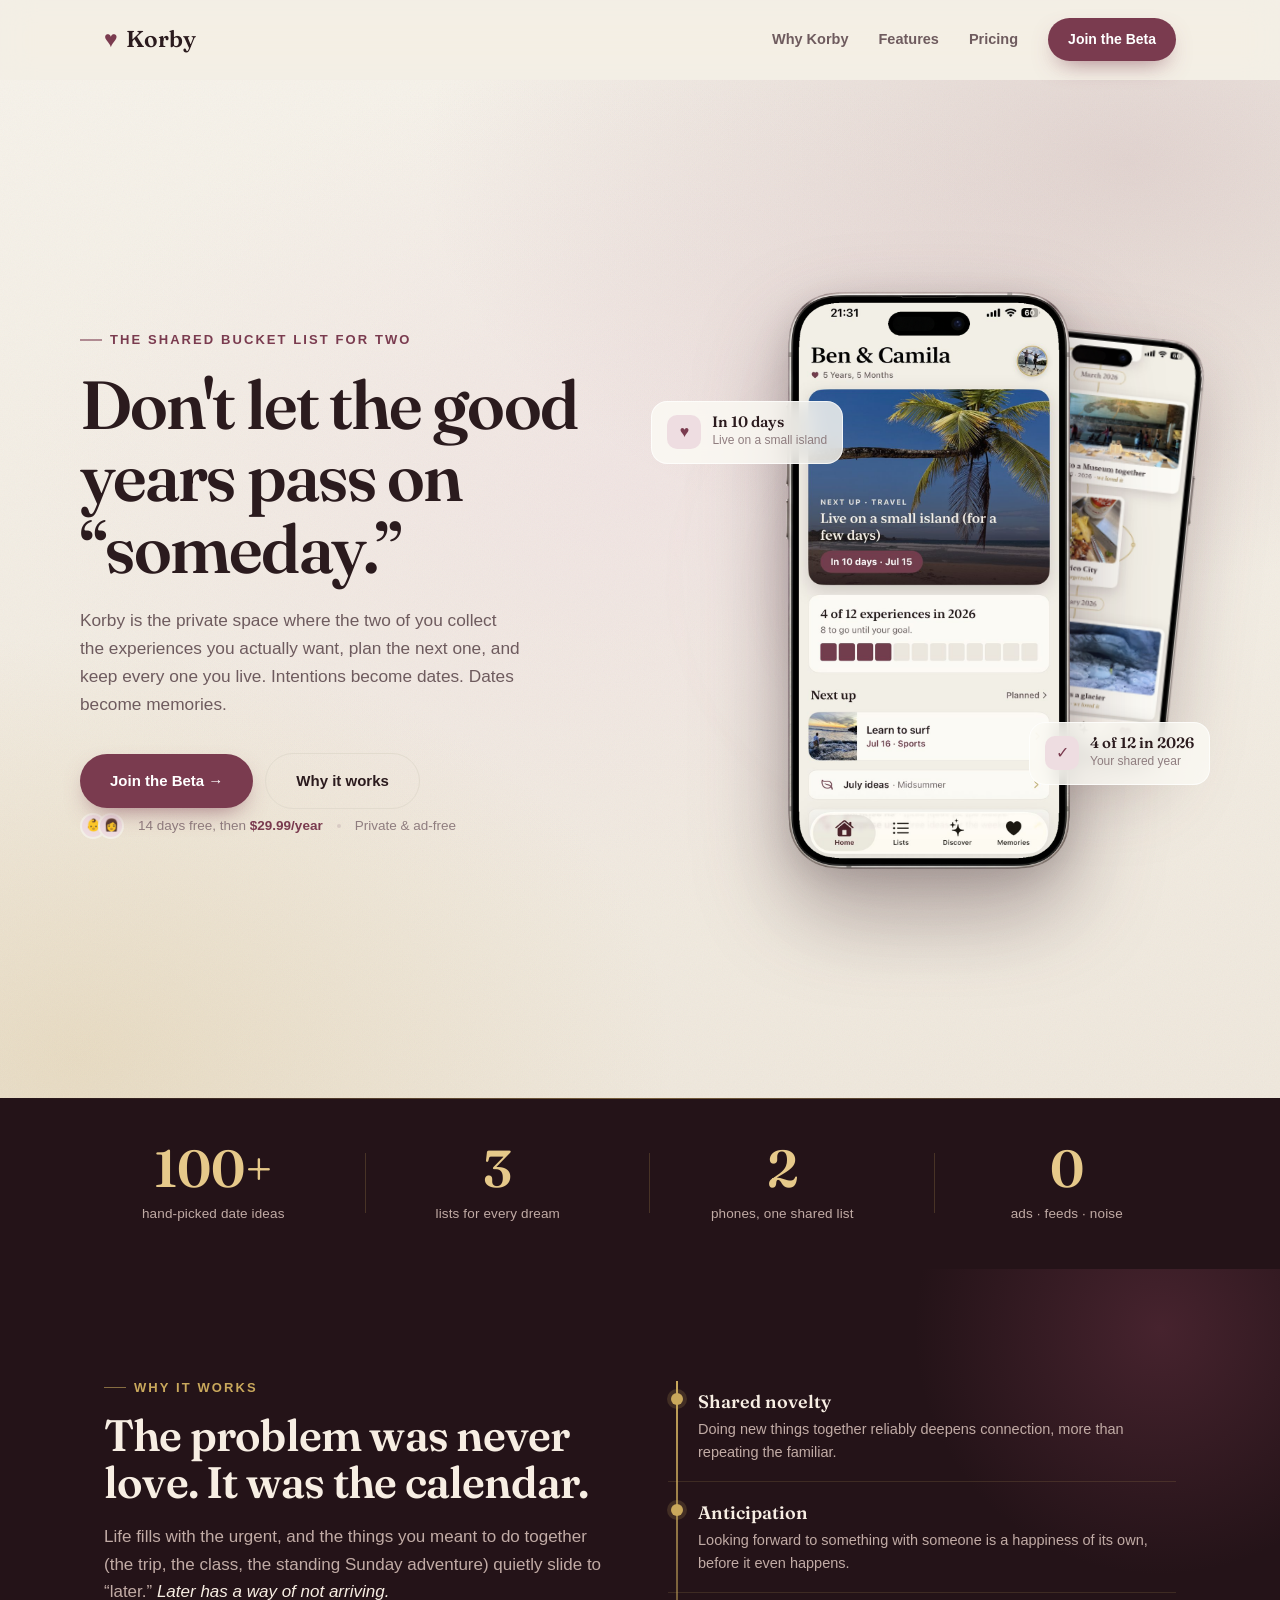
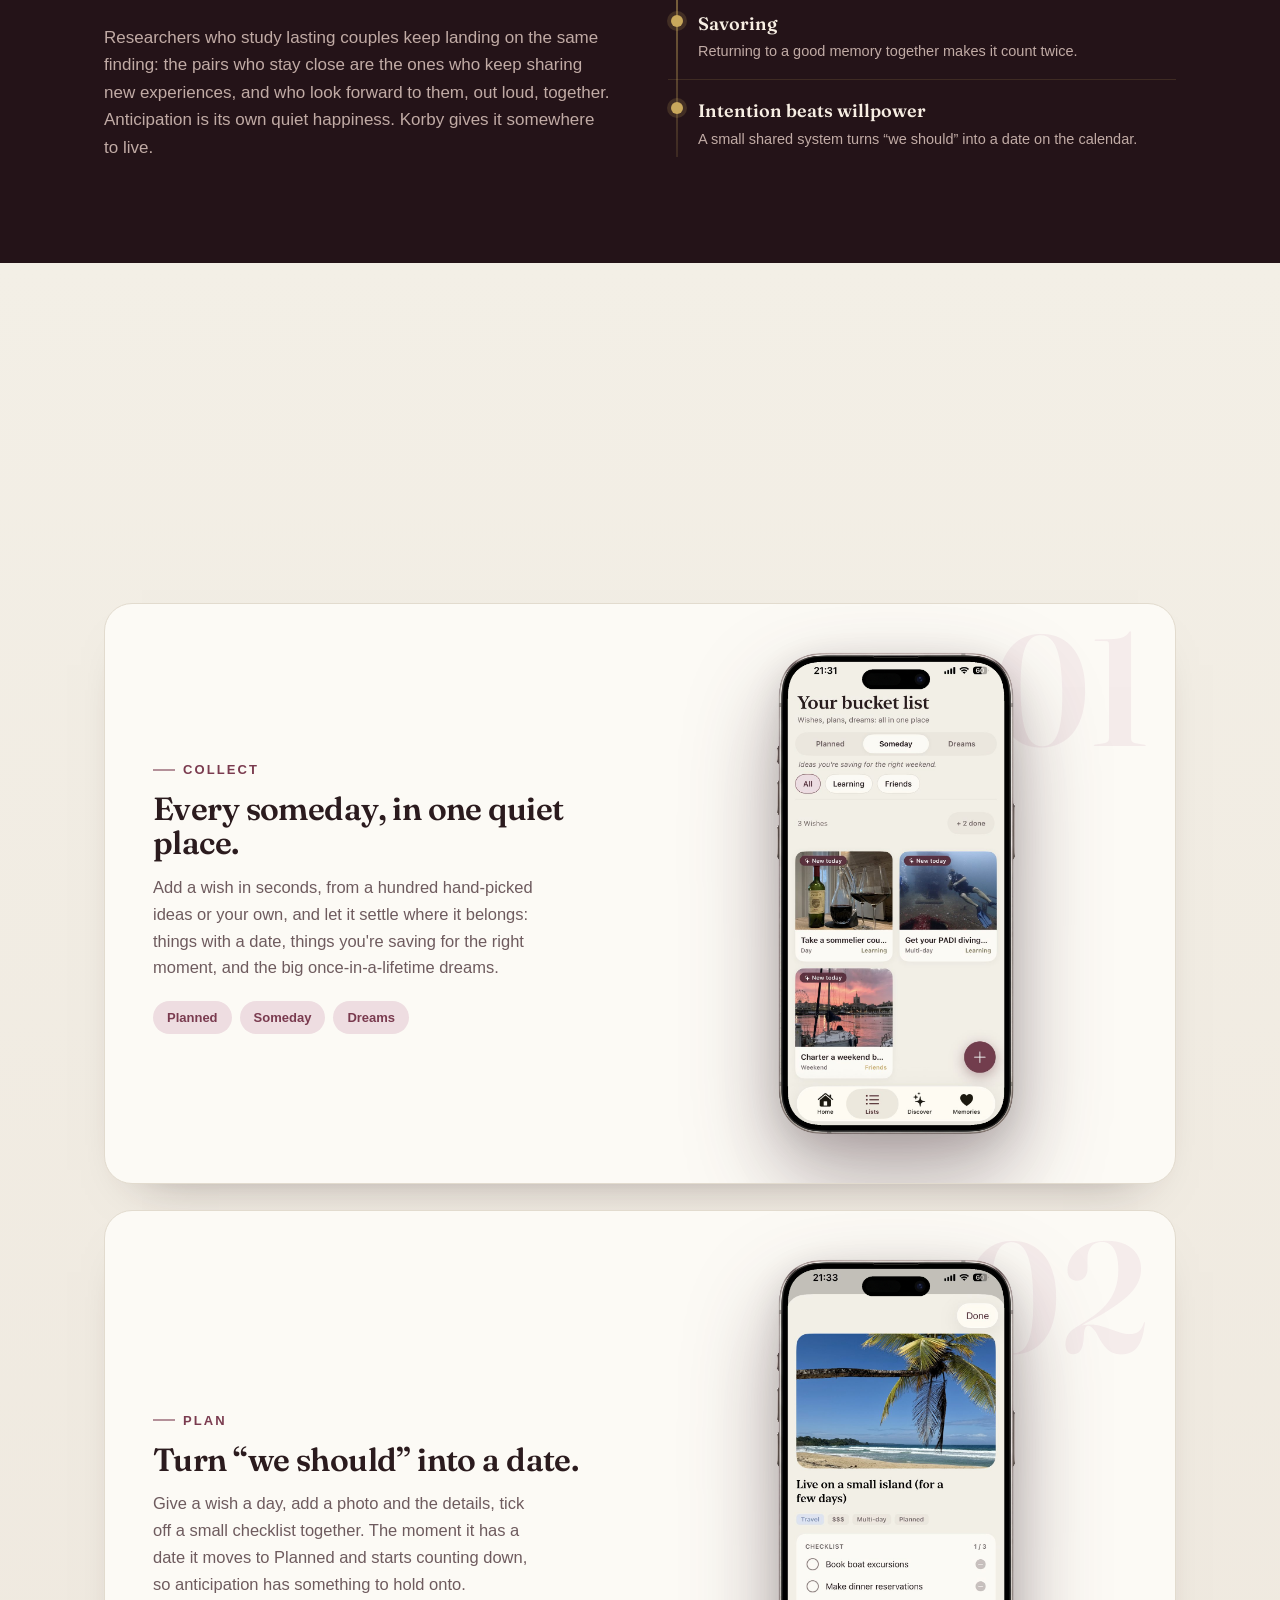
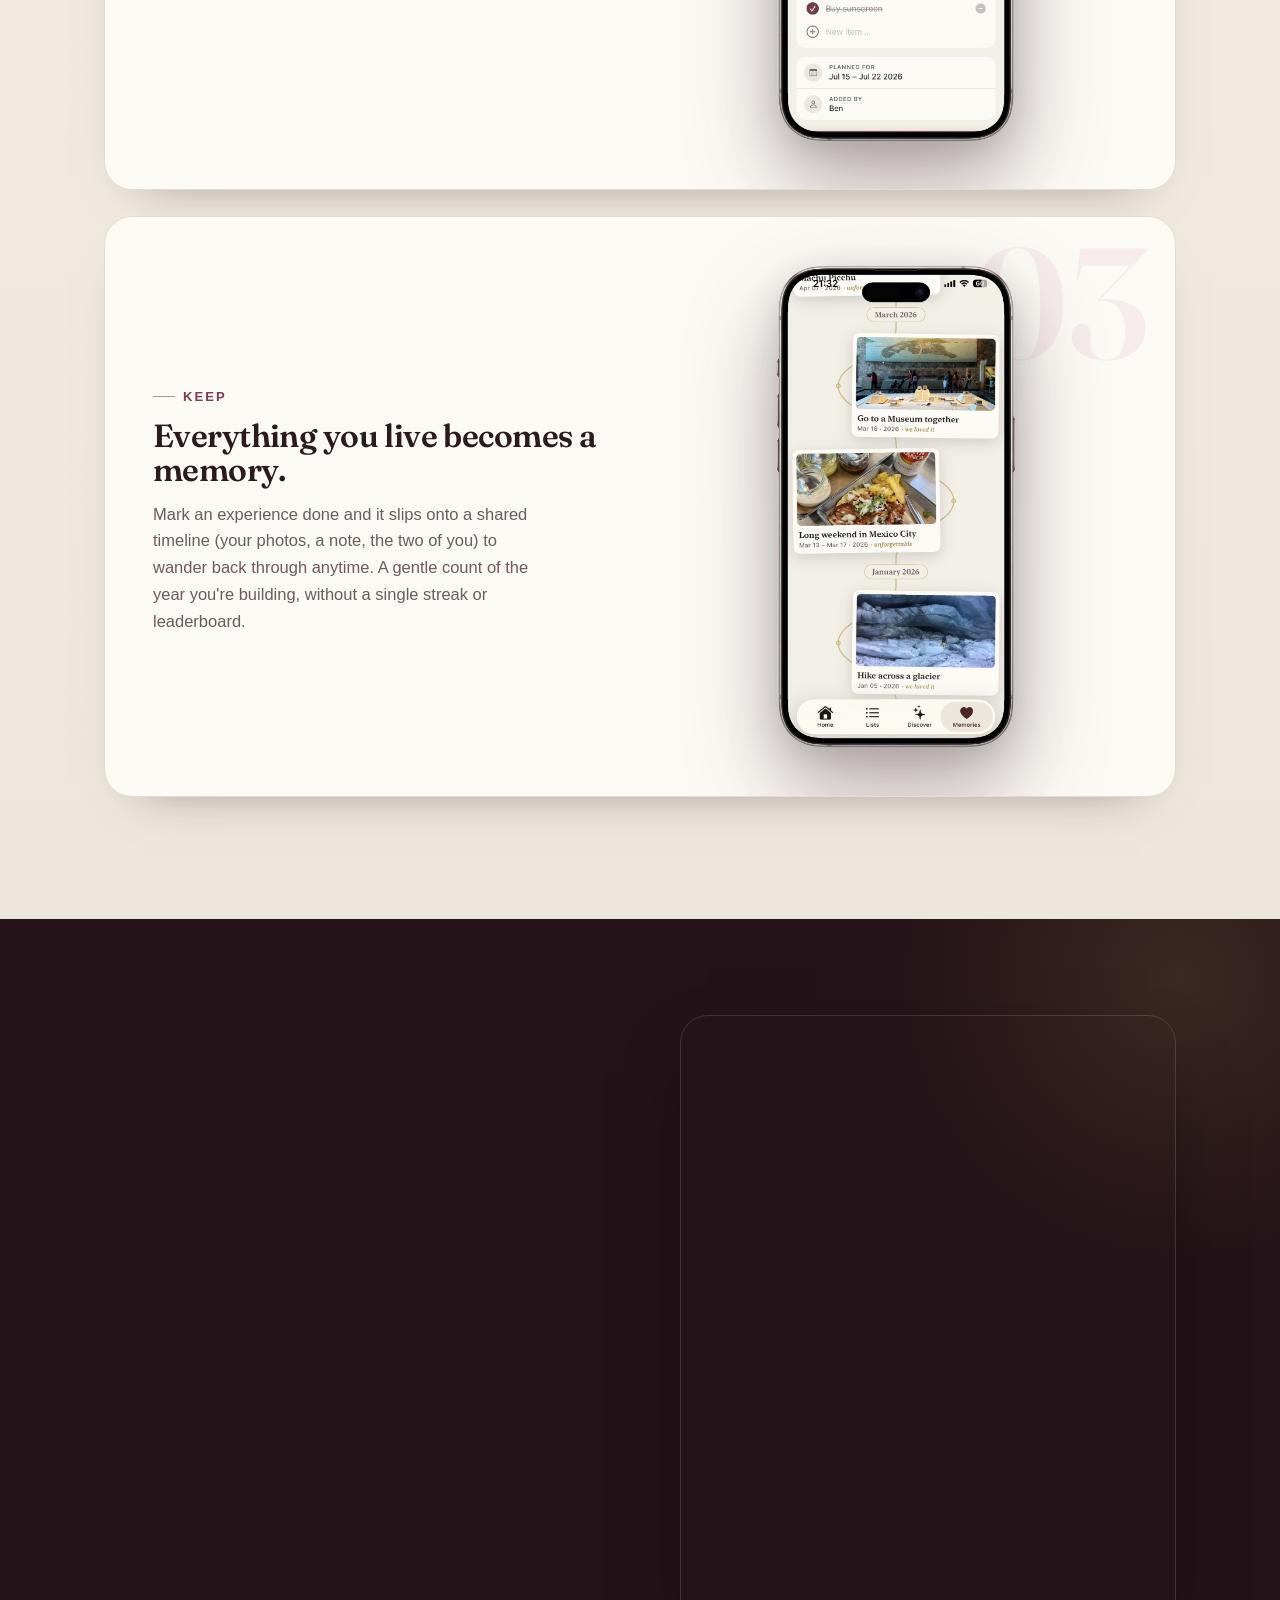
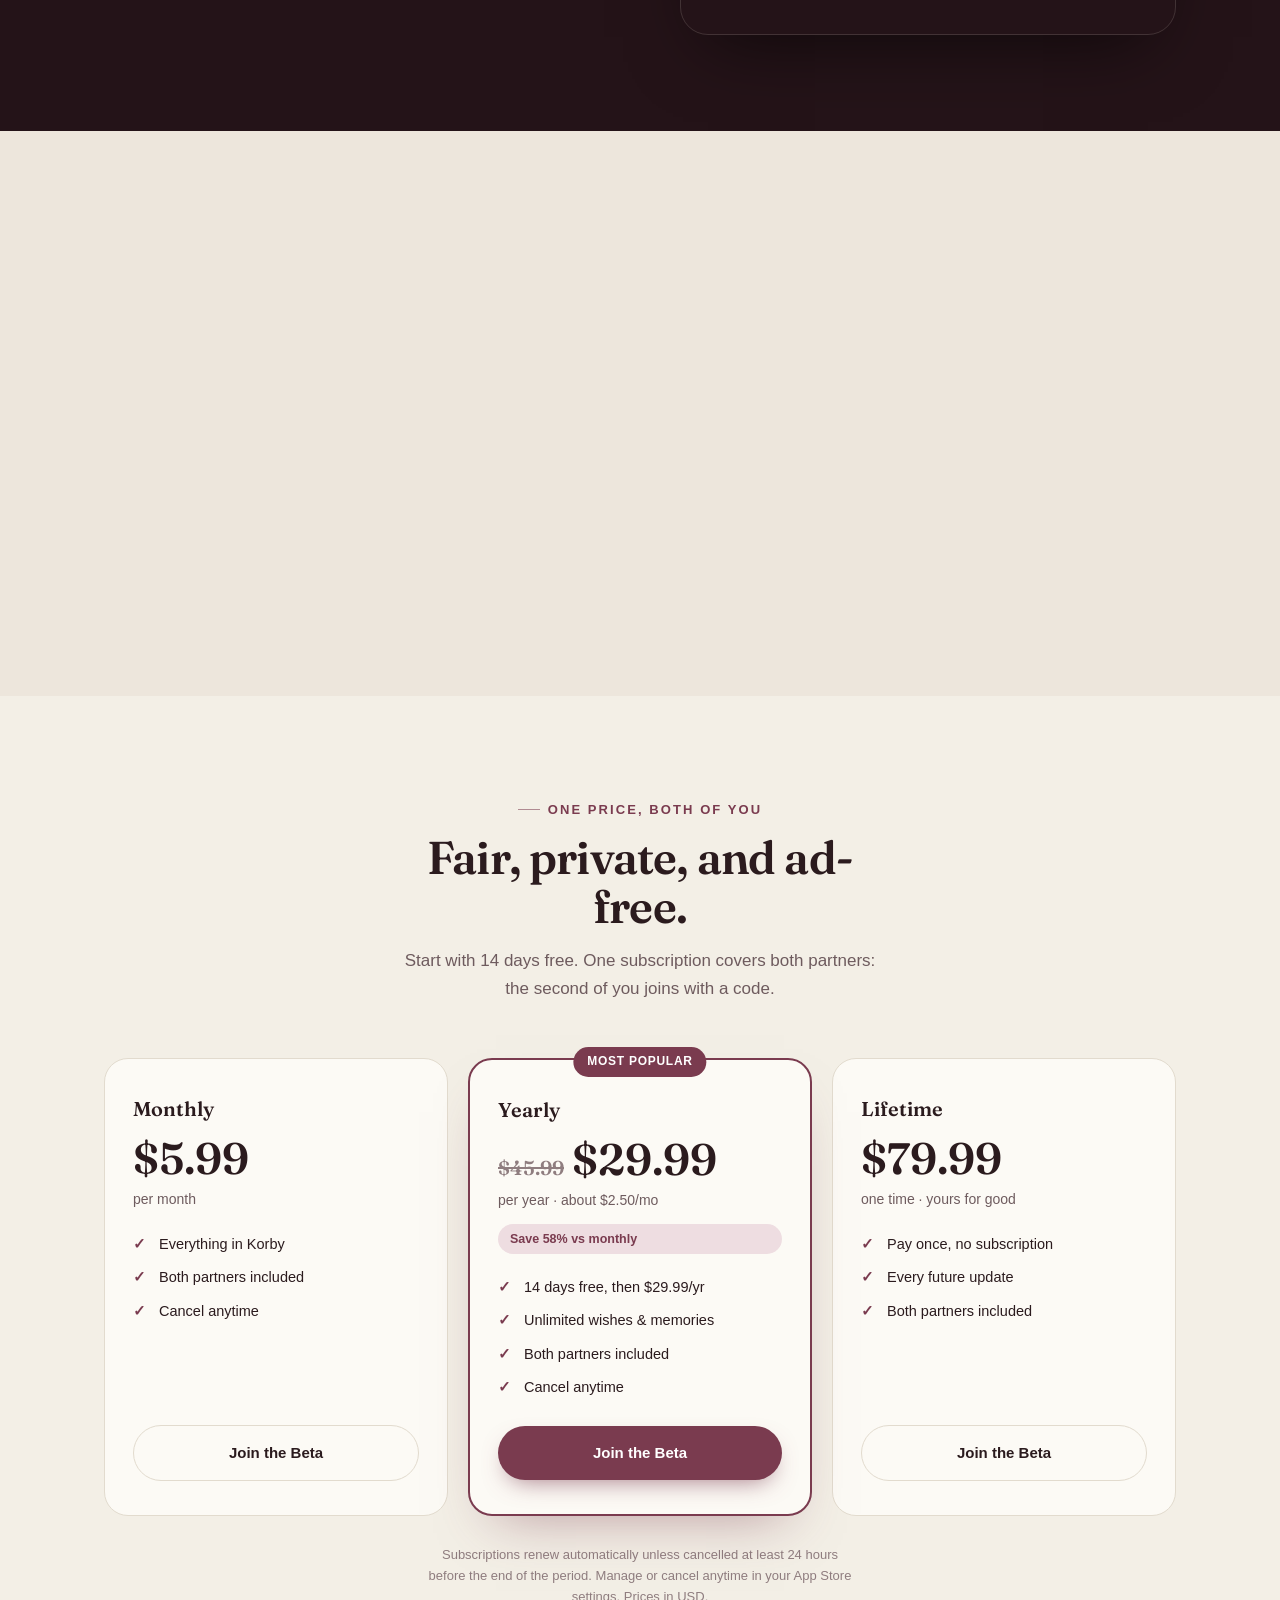
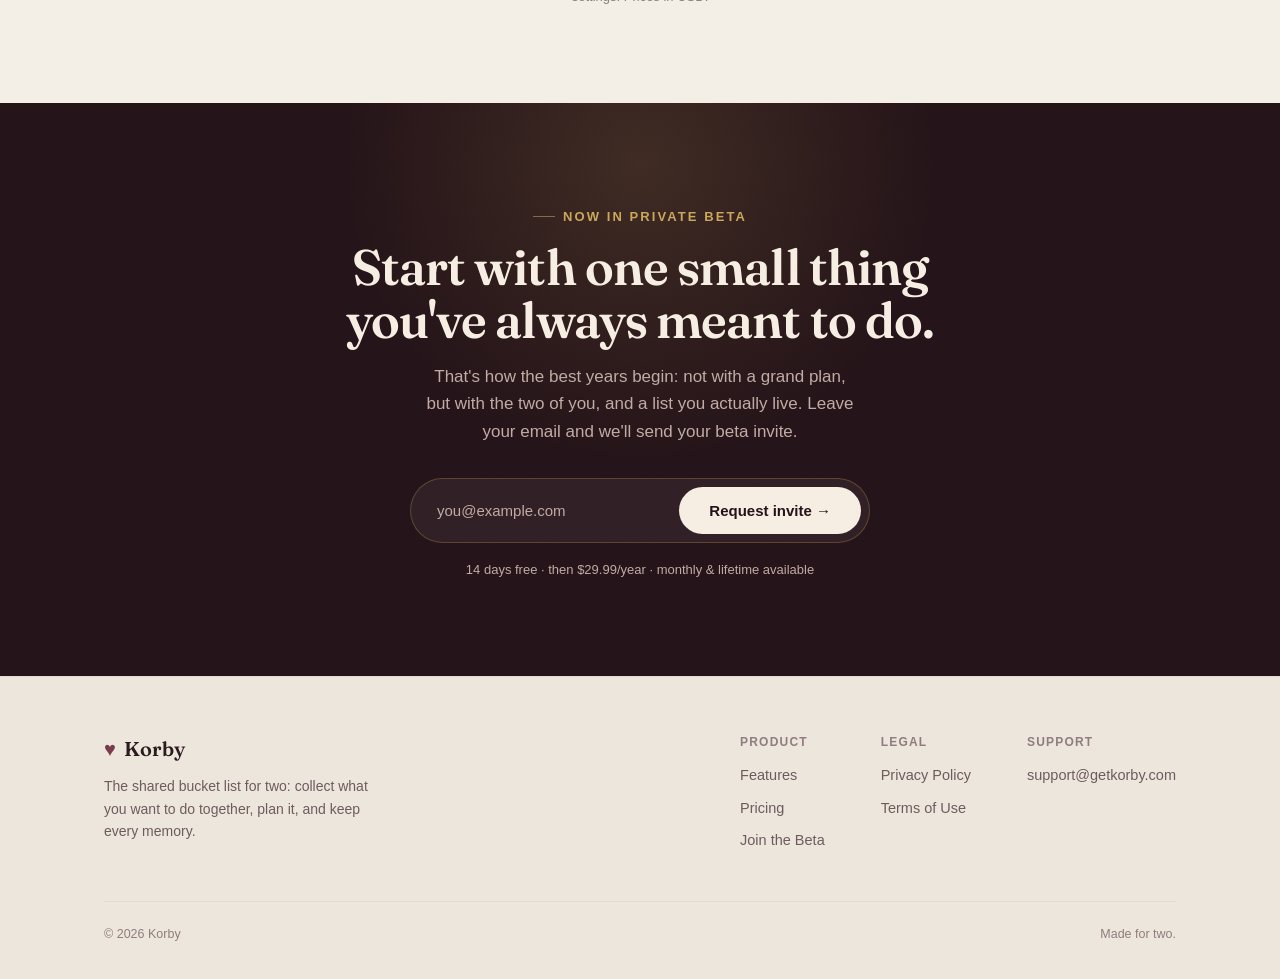
==== commit cf44b8e4: "Mobile: fix header padding clip + lead hero with the phone - Header padding bug: .nav used 'padding:" ====
--- a/index.html
+++ b/index.html
@@ -63,8 +63,9 @@
   /* Header */
   header{position:sticky;top:0;z-index:50;background:rgba(243,239,230,.72);backdrop-filter:saturate(180%) blur(16px);-webkit-backdrop-filter:saturate(180%) blur(16px);border-bottom:1px solid transparent;transition:border-color .3s,background .3s,box-shadow .3s}
   header.scrolled{border-bottom-color:var(--lineSoft);box-shadow:0 6px 24px -18px rgba(43,27,30,.5)}
-  .nav{display:flex;align-items:center;justify-content:space-between;padding:18px 0;transition:padding .3s var(--ease)}
-  header.scrolled .nav{padding:11px 0}
+  /* vertical-only padding so .wrap's horizontal padding survives (shorthand would zero it) */
+  .nav{display:flex;align-items:center;justify-content:space-between;padding-top:18px;padding-bottom:18px;transition:padding .3s var(--ease)}
+  header.scrolled .nav{padding-top:11px;padding-bottom:11px}
   .logo{font-family:var(--serif);font-size:23px;font-weight:600;color:var(--ink);display:flex;align-items:center;gap:8px}
   .logo .heart{color:var(--wine);display:inline-block;animation:beat 3.4s ease-in-out infinite}
   @keyframes beat{0%,100%{transform:scale(1)}8%{transform:scale(1.18)}16%{transform:scale(1)}24%{transform:scale(1.12)}}
@@ -132,24 +133,26 @@
   .floatcard.b{right:-10px;bottom:96px;animation:float 8s ease-in-out -1.5s infinite}
   @media(max-width:980px){
     .hero{padding:0}
-    .hero-grid{grid-template-columns:1fr;text-align:center;min-height:0;padding:28px 0 4px;gap:4px}
+    /* mobile: lead with the phone (order -1), text underneath */
+    .hero-grid{grid-template-columns:1fr;text-align:center;min-height:0;padding:16px 0 10px;gap:22px}
     .hero-copy{max-width:none;margin:0 auto}
     .hero .eyebrow,.hero h1,.hero .lead{margin-left:auto;margin-right:auto}
-    .hero-cta{align-items:center;margin-top:26px}
+    .hero-cta{align-items:center;margin-top:24px}
     .hero-cta .row{justify-content:center}
     .hero-trust{justify-content:center}
-    .stage{min-height:520px;margin-top:0}
+    .stage{order:-1;min-height:0;margin-top:0}
   }
   @media(max-width:600px){
+    .hero h1{font-size:34px}
+    .hero .lead{margin-top:16px}
     /* trust row: wrap cleanly into centered lines instead of cramming on one */
     .hero-trust{flex-wrap:wrap;justify-content:center;gap:4px 10px}
     .hero-trust .avatars,.hero-trust .dot{display:none}
     .hero-trust>span:not(.avatars):not(.dot){flex:0 0 100%;text-align:center}
     /* the floating cards clip off-screen at this width — let the phone stand alone */
     .floatcard{display:none}
-    .phone{width:250px}.phone.back{display:none}
-    .stage{min-height:0;margin-top:8px}
-    .stage .orbit{width:330px;height:330px}
+    .phone{width:230px}.phone.back{display:none}
+    .stage .orbit{width:300px;height:300px}
   }
 
   /* Stat strip */
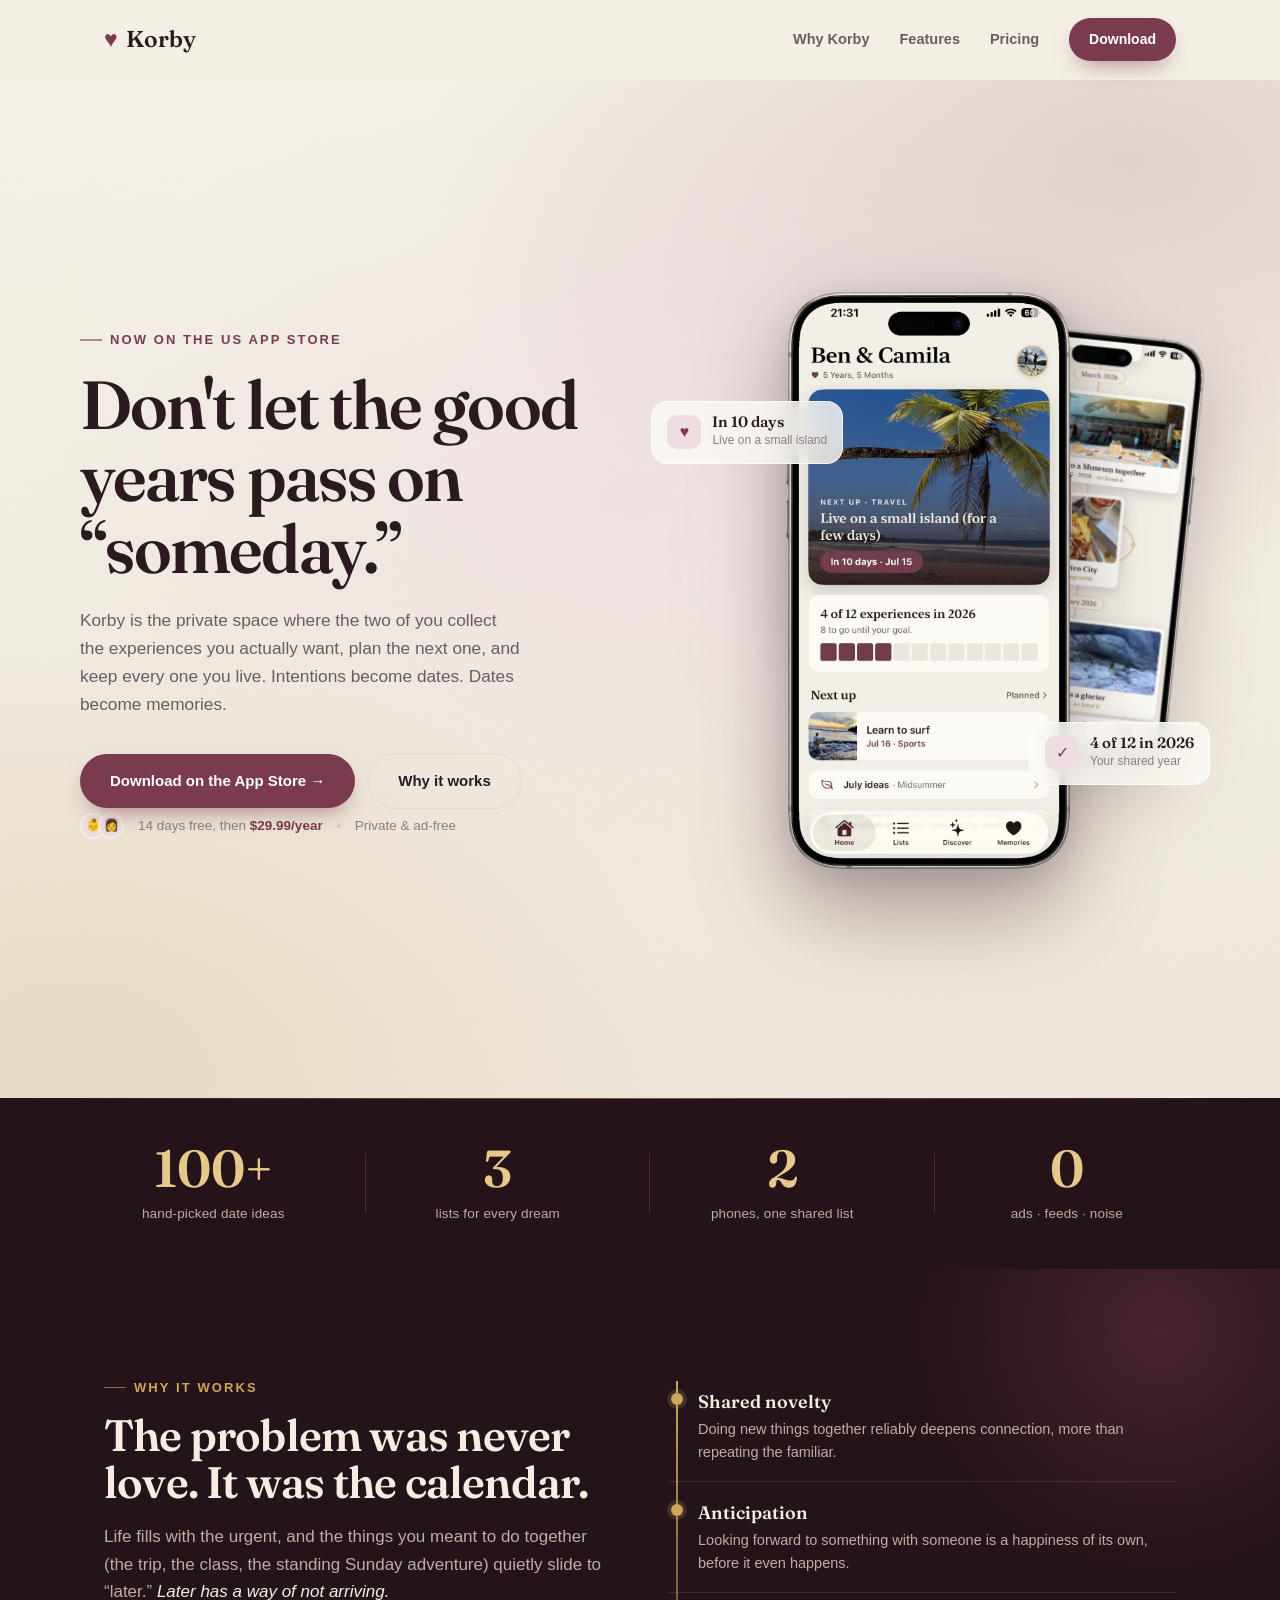
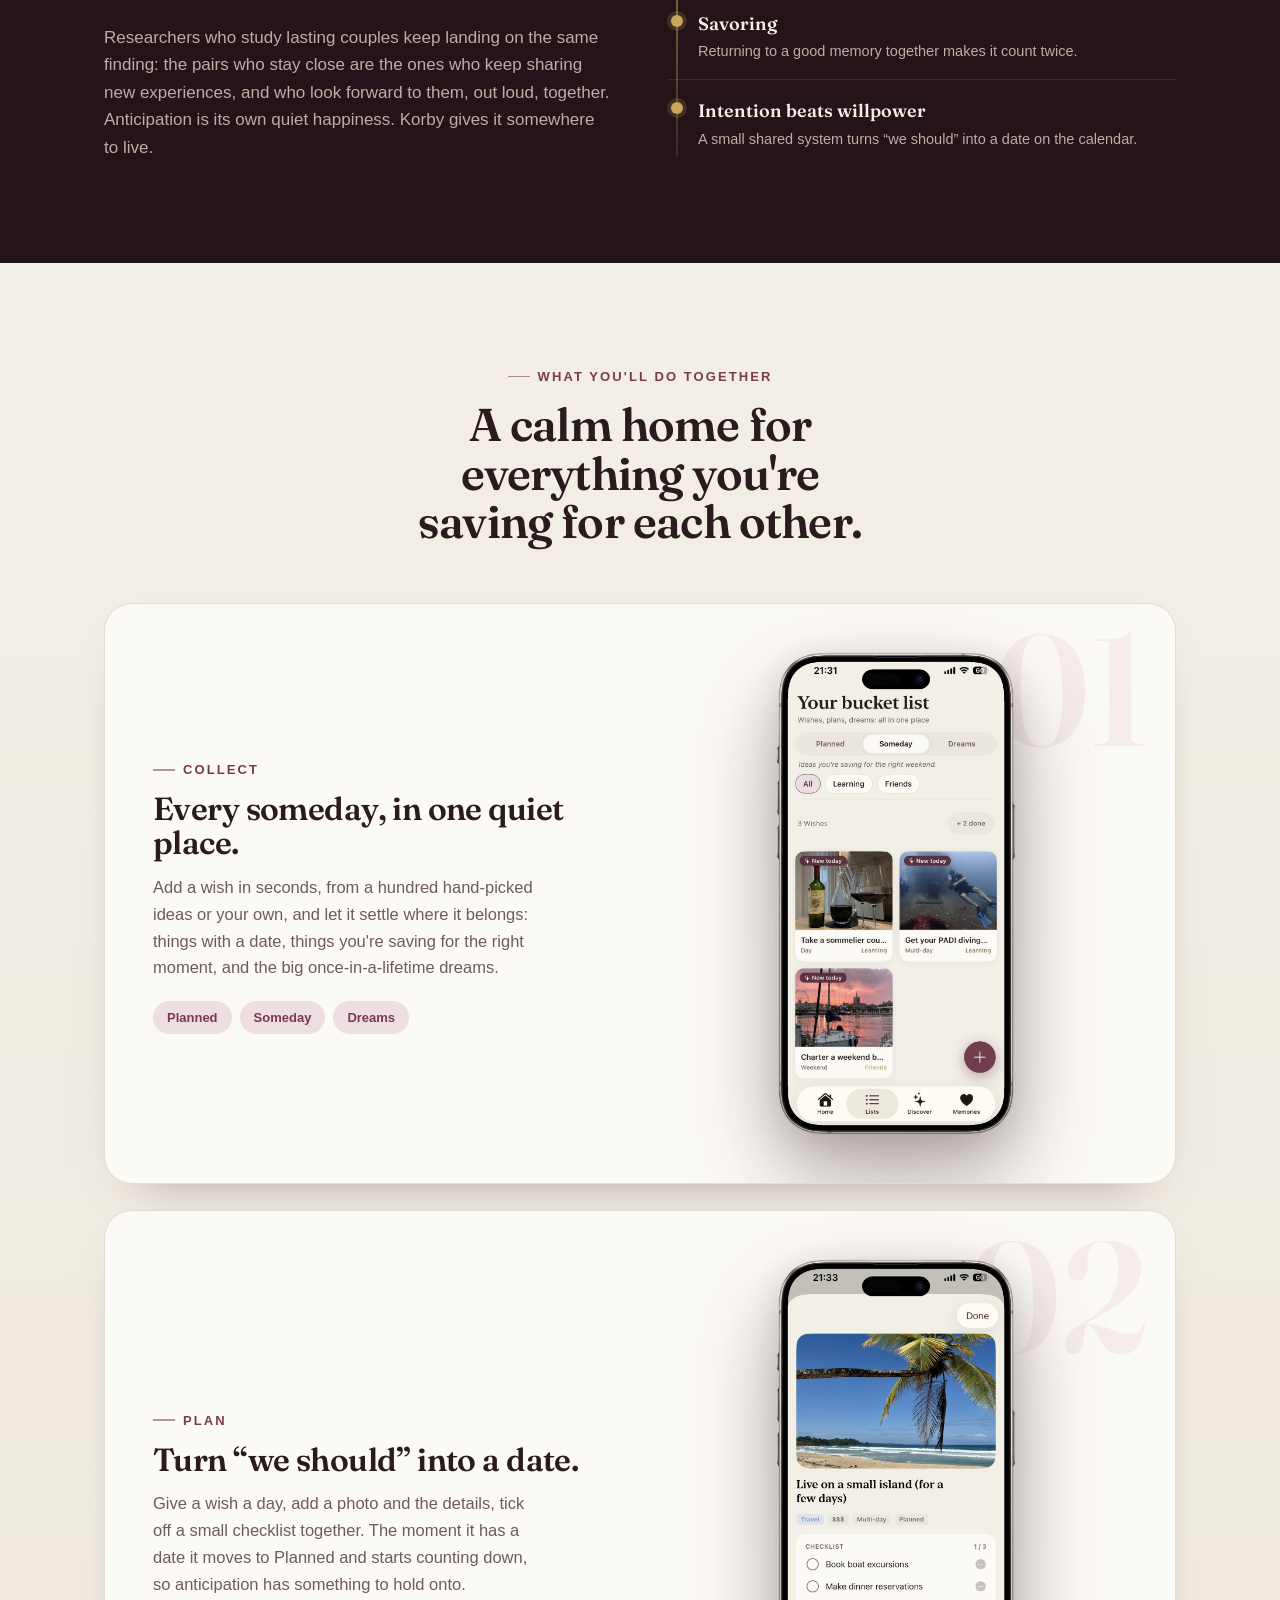
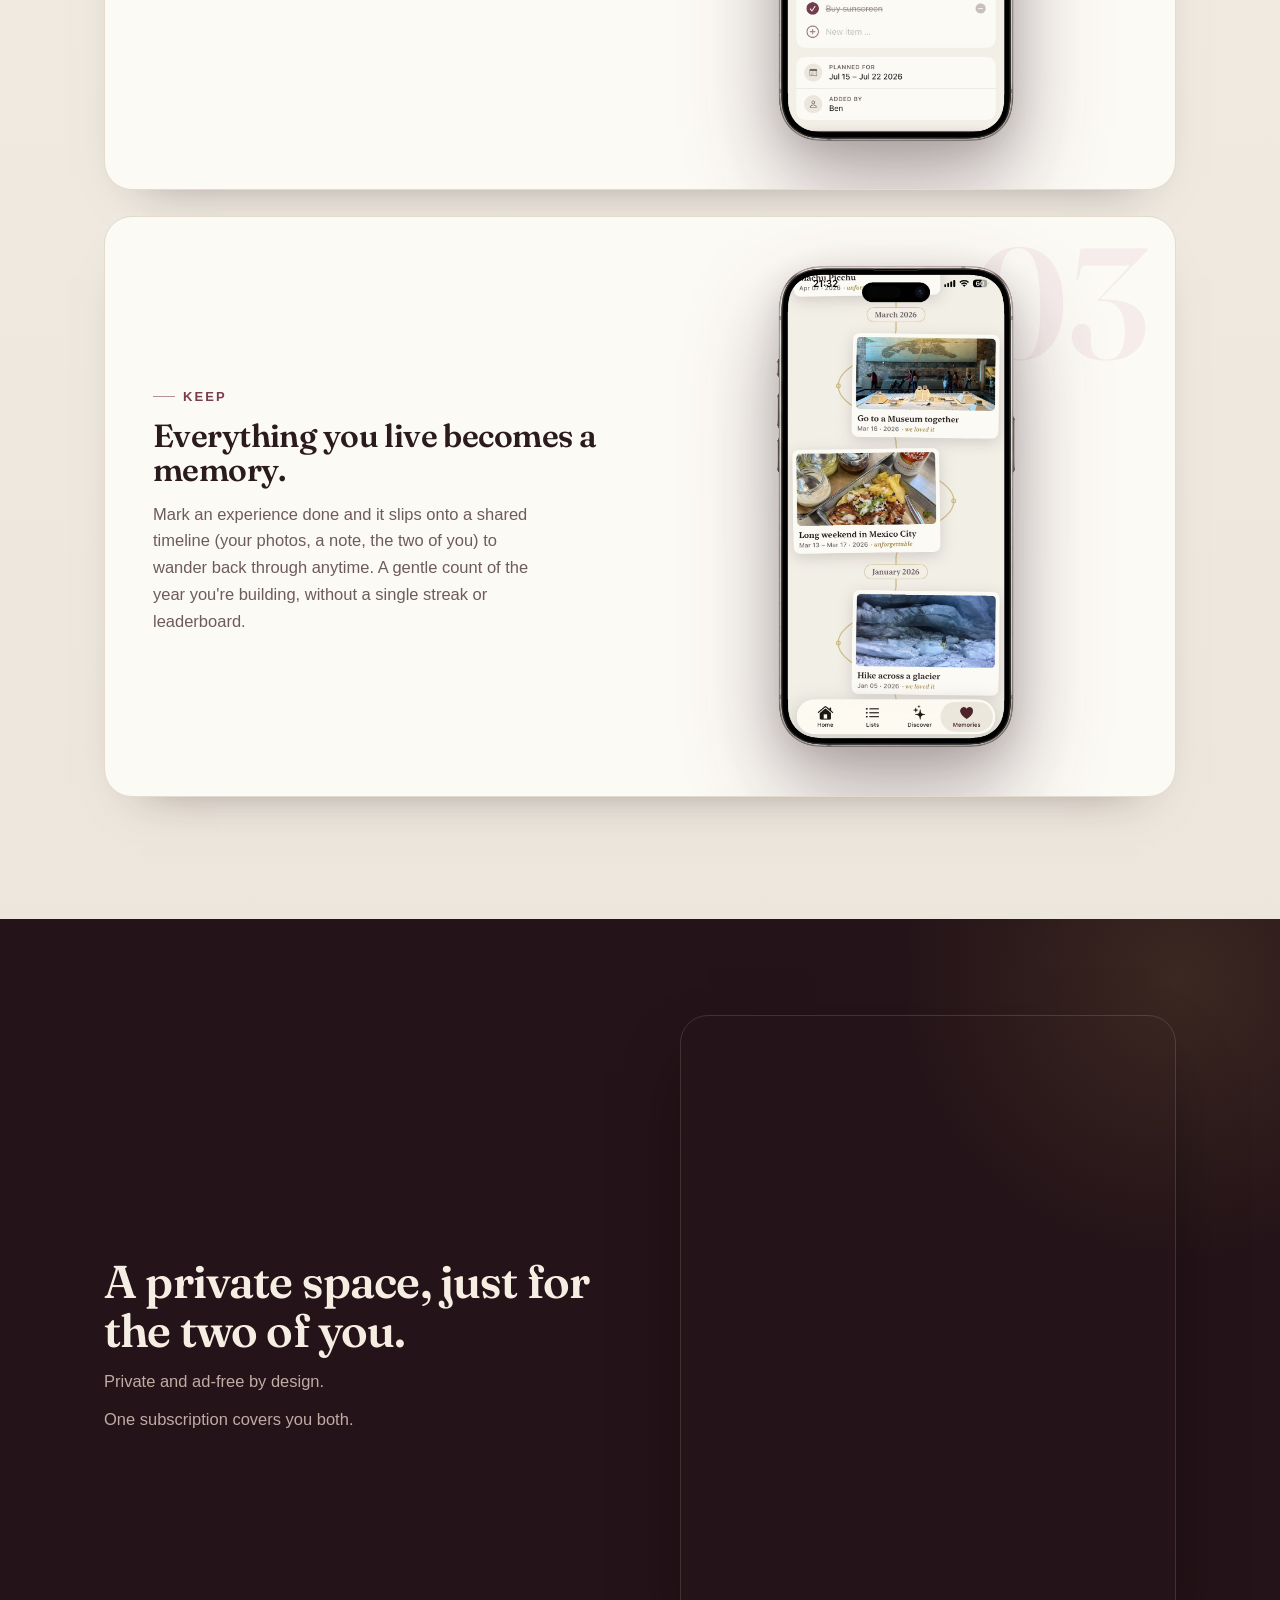
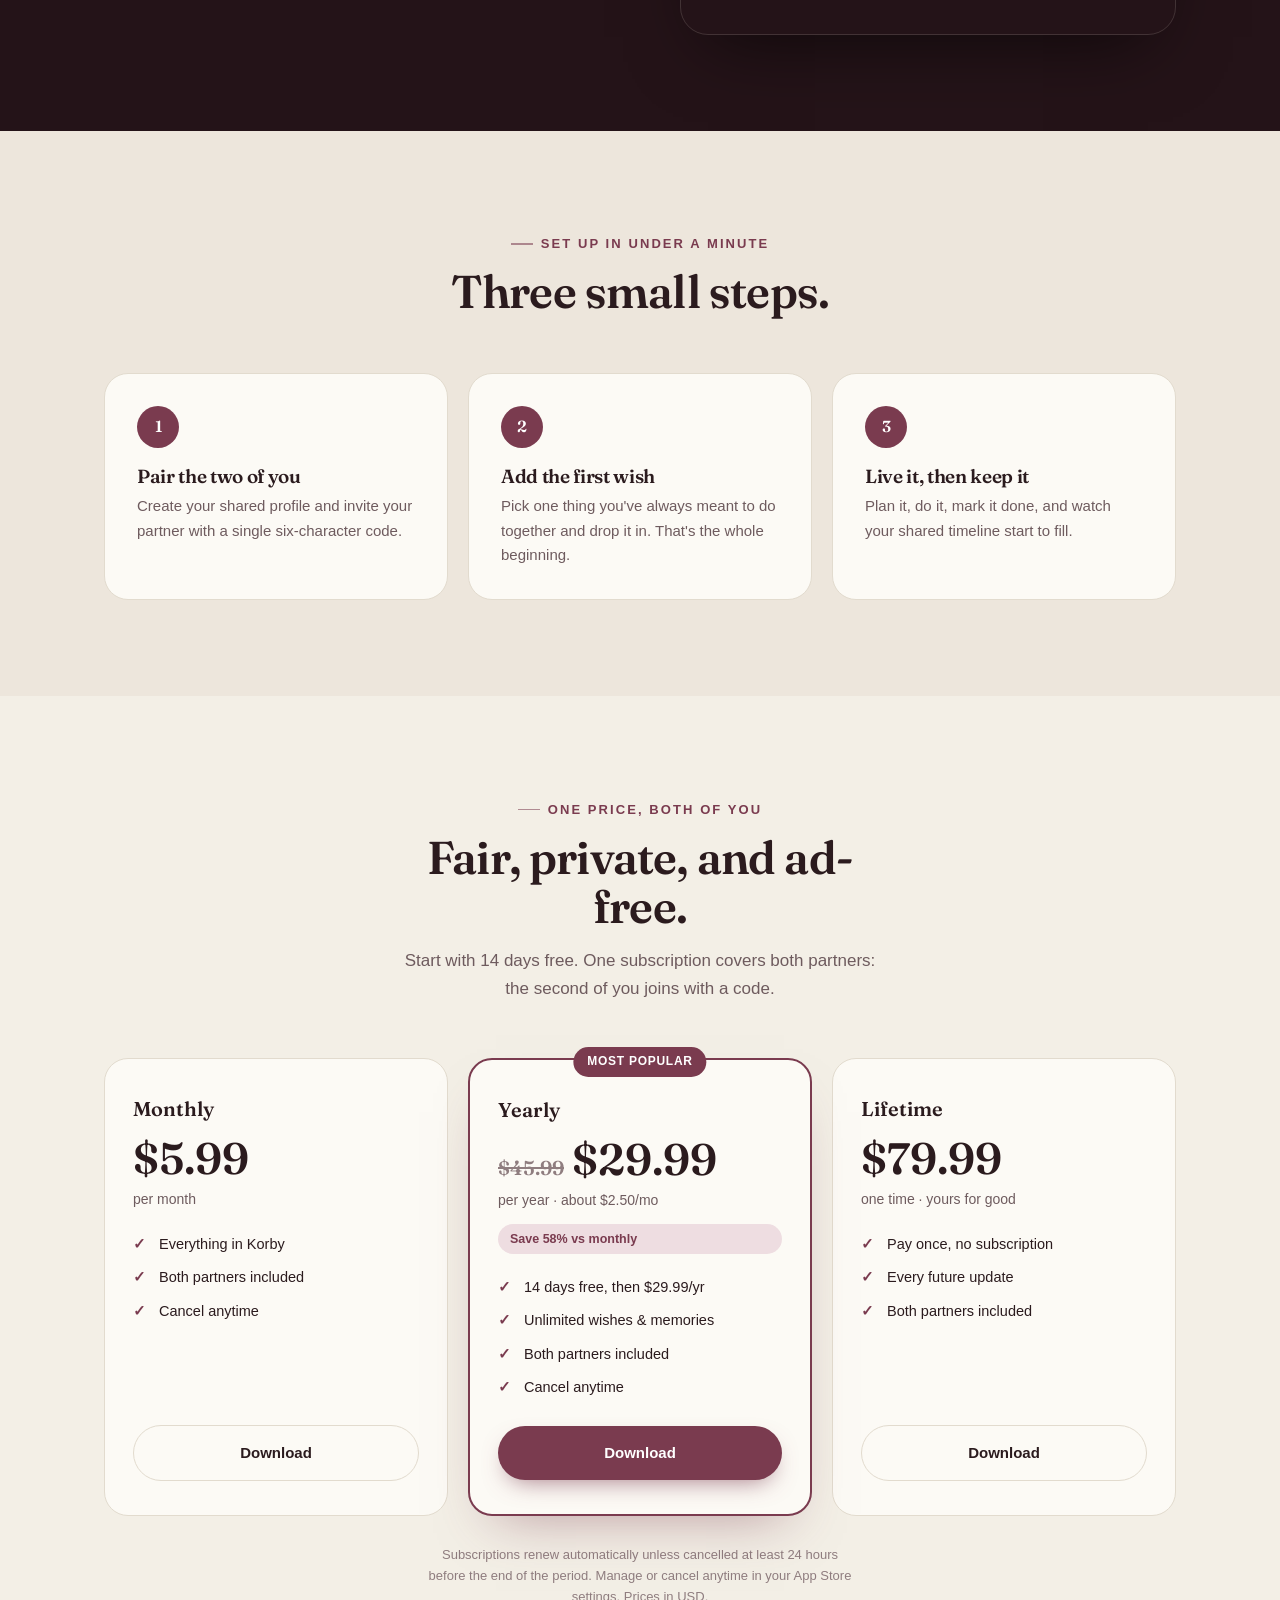
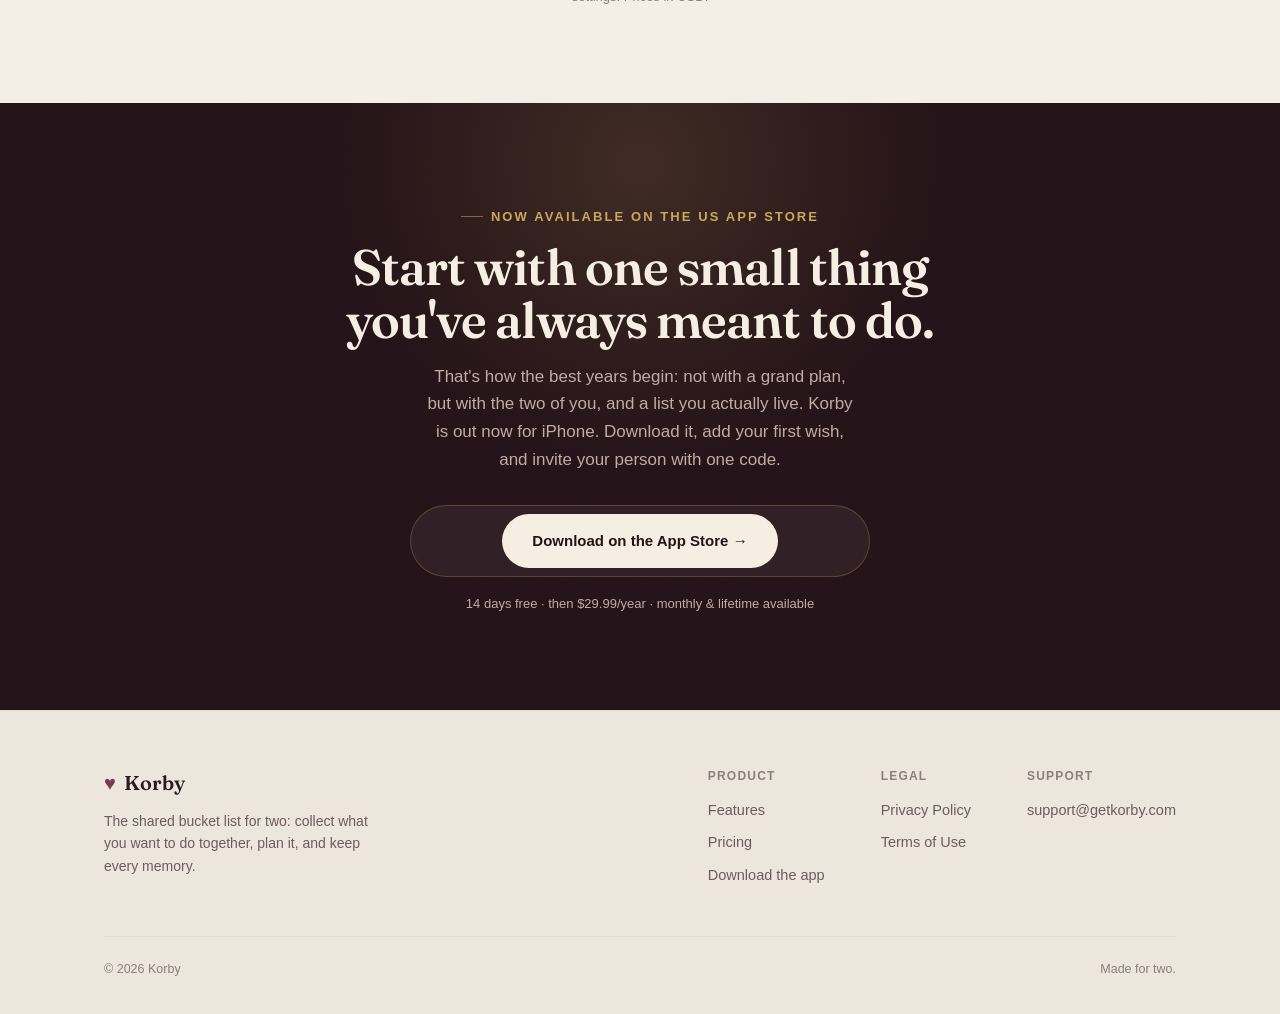
==== commit c8e2835a: "Launch: replace beta CTAs with App Store download links" ====
--- a/index.html
+++ b/index.html
@@ -302,7 +302,7 @@
       <a class="navlink" href="#insight">Why Korby</a>
       <a class="navlink" href="#features">Features</a>
       <a class="navlink" href="#pricing">Pricing</a>
-      <a class="btn btn-primary" href="#get">Join the Beta</a>
+      <a class="btn btn-primary" href="https://apps.apple.com/us/app/korby-couple-bucket-list/id6770281862">Download</a>
     </nav>
   </div>
   <nav class="mobile-nav wrap">
@@ -316,12 +316,12 @@
 <section class="hero">
   <div class="wrap hero-grid">
     <div class="hero-copy">
-      <span class="eyebrow">The shared bucket list for two</span>
+      <span class="eyebrow">Now on the US App&nbsp;Store</span>
       <h1>Don't let the good years pass on &ldquo;someday.&rdquo;</h1>
       <p class="lead">Korby is the private space where the two of you collect the experiences you actually want, plan the next one, and keep every one you live. Intentions become dates. Dates become memories.</p>
       <div class="hero-cta">
         <div class="row">
-          <a class="btn btn-primary" href="#get">Join the Beta&nbsp;&rarr;</a>
+          <a class="btn btn-primary" href="https://apps.apple.com/us/app/korby-couple-bucket-list/id6770281862">Download on the App&nbsp;Store&nbsp;&rarr;</a>
           <a class="btn btn-ghost" href="#insight">Why it works</a>
         </div>
       </div>
@@ -472,7 +472,7 @@
         <div class="amt">$5.99</div>
         <div class="per">per month</div>
         <ul><li>Everything in Korby</li><li>Both partners included</li><li>Cancel anytime</li></ul>
-        <a class="btn btn-ghost" href="#get">Join the Beta</a>
+        <a class="btn btn-ghost" href="https://apps.apple.com/us/app/korby-couple-bucket-list/id6770281862">Download</a>
       </div>
       <div class="plan feat reveal">
         <div class="tag">Most popular</div>
@@ -481,14 +481,14 @@
         <div class="per">per year &middot; about $2.50/mo</div>
         <span class="save">Save 58% vs monthly</span>
         <ul><li>14 days free, then $29.99/yr</li><li>Unlimited wishes &amp; memories</li><li>Both partners included</li><li>Cancel anytime</li></ul>
-        <a class="btn btn-primary" href="#get">Join the Beta</a>
+        <a class="btn btn-primary" href="https://apps.apple.com/us/app/korby-couple-bucket-list/id6770281862">Download</a>
       </div>
       <div class="plan reveal">
         <div class="name">Lifetime</div>
         <div class="amt">$79.99</div>
         <div class="per">one time &middot; yours for good</div>
         <ul><li>Pay once, no subscription</li><li>Every future update</li><li>Both partners included</li></ul>
-        <a class="btn btn-ghost" href="#get">Join the Beta</a>
+        <a class="btn btn-ghost" href="https://apps.apple.com/us/app/korby-couple-bucket-list/id6770281862">Download</a>
       </div>
     </div>
     <p class="price-note">Subscriptions renew automatically unless cancelled at least 24 hours before the end of the period. Manage or cancel anytime in your App Store settings. Prices in USD.</p>
@@ -499,13 +499,10 @@
 <section class="closing" id="get">
   <div class="wrap">
     <div class="inner">
-      <span class="eyebrow reveal" style="color:var(--gold);justify-content:center">Now in private beta</span>
+      <span class="eyebrow reveal" style="color:var(--gold);justify-content:center">Now available on the US App&nbsp;Store</span>
       <h2 class="reveal">Start with one small thing you've always meant to do.</h2>
-      <p class="reveal">That's how the best years begin: not with a grand plan, but with the two of you, and a list you actually live. Leave your email and we'll send your beta invite.</p>
-      <form class="capture reveal" id="betaForm" action="mailto:ai@adelmann.es" method="post" enctype="text/plain">
-        <input type="email" name="email" placeholder="you@example.com" aria-label="Your email" required>
-        <button class="btn btn-cream" type="submit">Request invite&nbsp;&rarr;</button>
-      </form>
+      <p class="reveal">That's how the best years begin: not with a grand plan, but with the two of you, and a list you actually live. Korby is out now for iPhone. Download it, add your first wish, and invite your person with one code.</p>
+      <div class="capture reveal" style="justify-content:center"><a class="btn btn-cream" href="https://apps.apple.com/us/app/korby-couple-bucket-list/id6770281862">Download on the App&nbsp;Store&nbsp;&rarr;</a></div>
       <div class="fine reveal">14 days free &middot; then $29.99/year &middot; monthly &amp; lifetime available</div>
     </div>
   </div>
@@ -520,7 +517,7 @@
         <p>The shared bucket list for two: collect what you want to do together, plan it, and keep every memory.</p>
       </div>
       <div class="foot-cols">
-        <div class="foot-col"><h4>Product</h4><a href="#features">Features</a><a href="#pricing">Pricing</a><a href="#get">Join the Beta</a></div>
+        <div class="foot-col"><h4>Product</h4><a href="#features">Features</a><a href="#pricing">Pricing</a><a href="https://apps.apple.com/us/app/korby-couple-bucket-list/id6770281862">Download the app</a></div>
         <div class="foot-col"><h4>Legal</h4><a href="/privacy.html">Privacy Policy</a><a href="/terms.html">Terms of Use</a></div>
         <div class="foot-col"><h4>Support</h4><a href="mailto:support@getkorby.com">support@getkorby.com</a></div>
       </div>
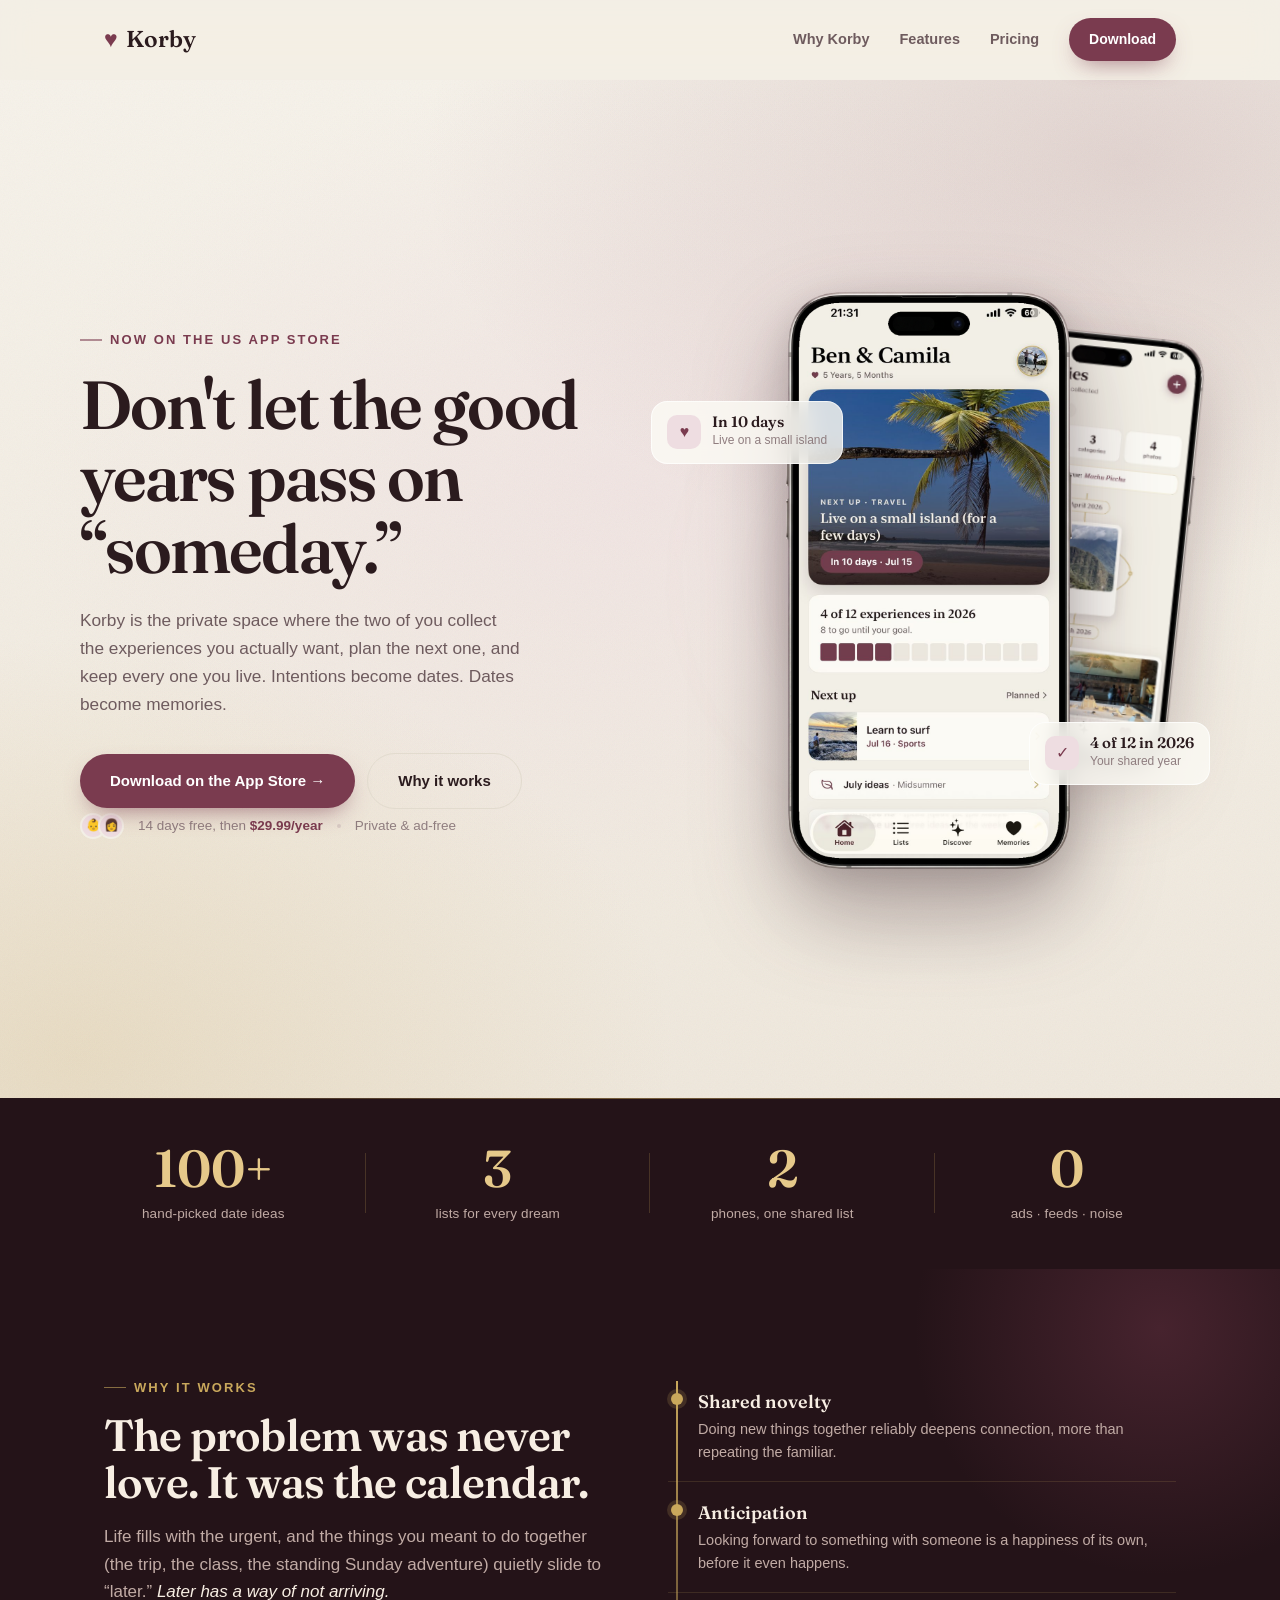
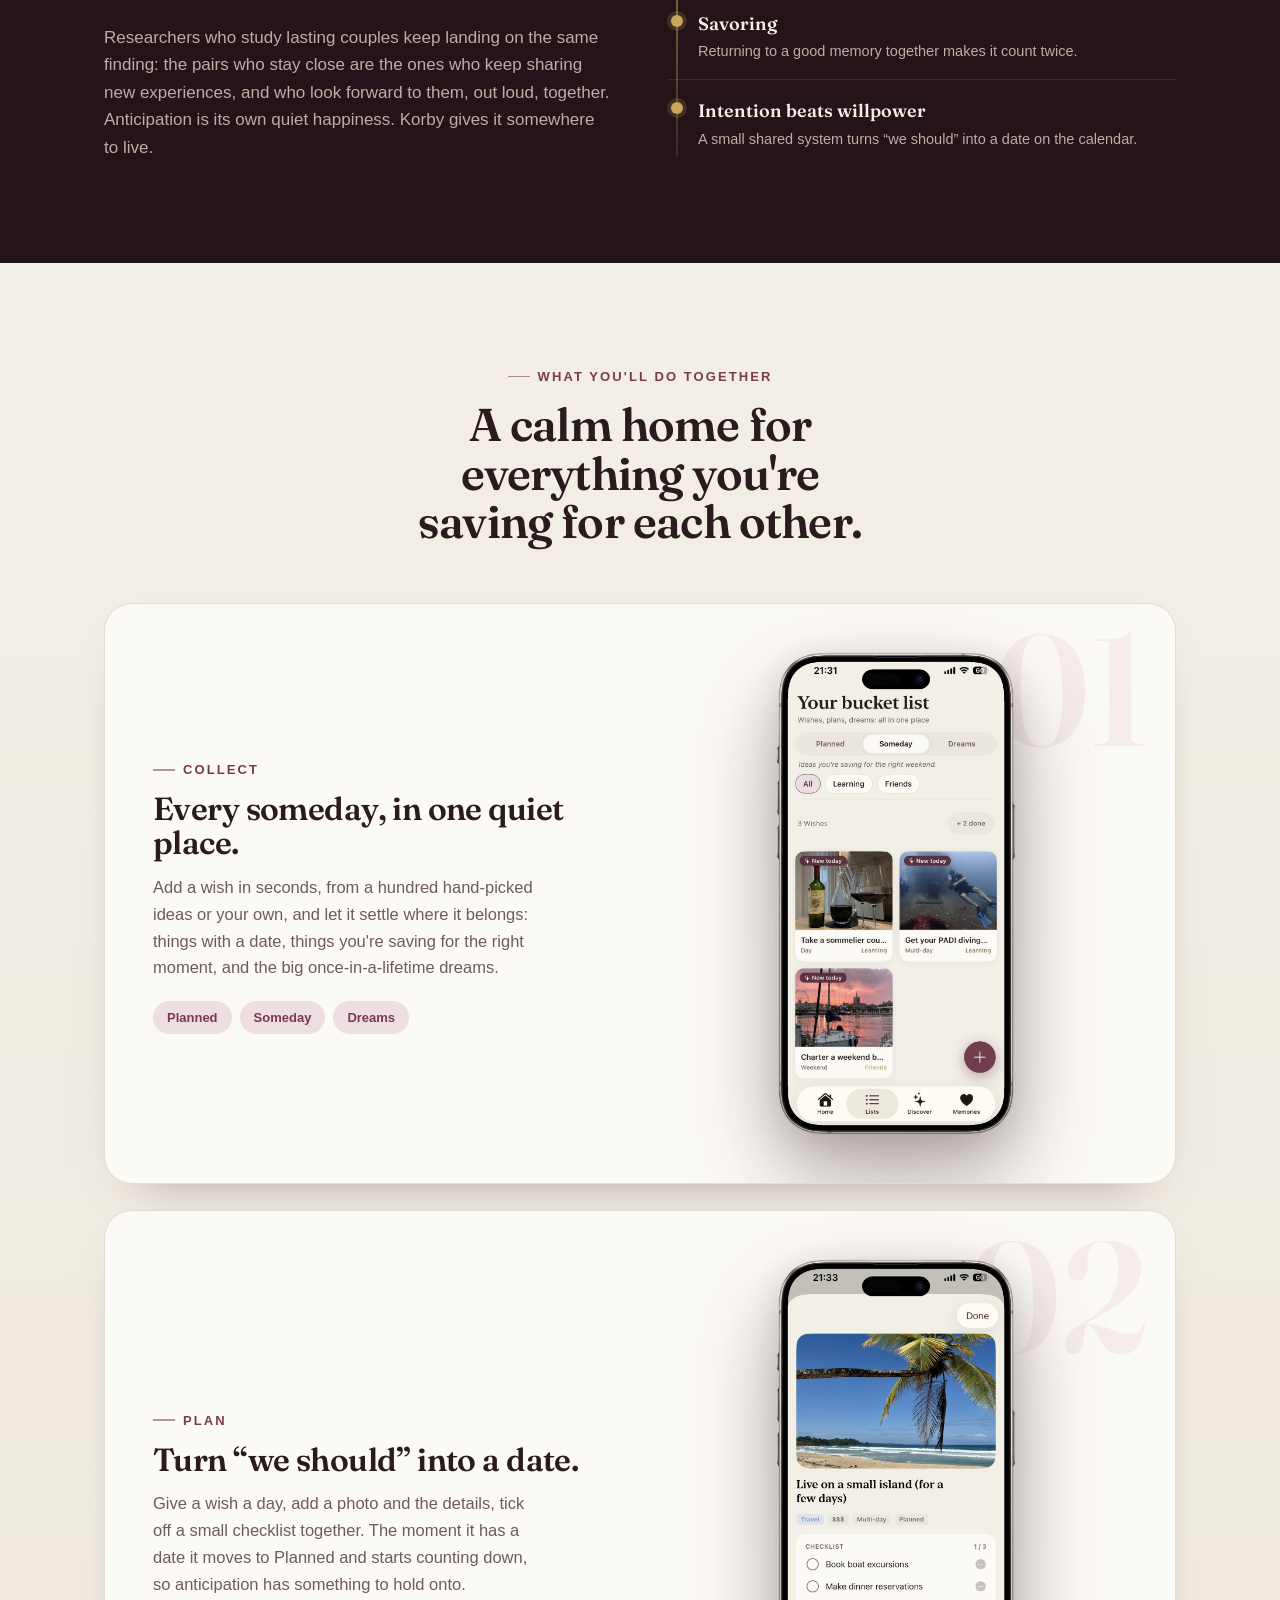
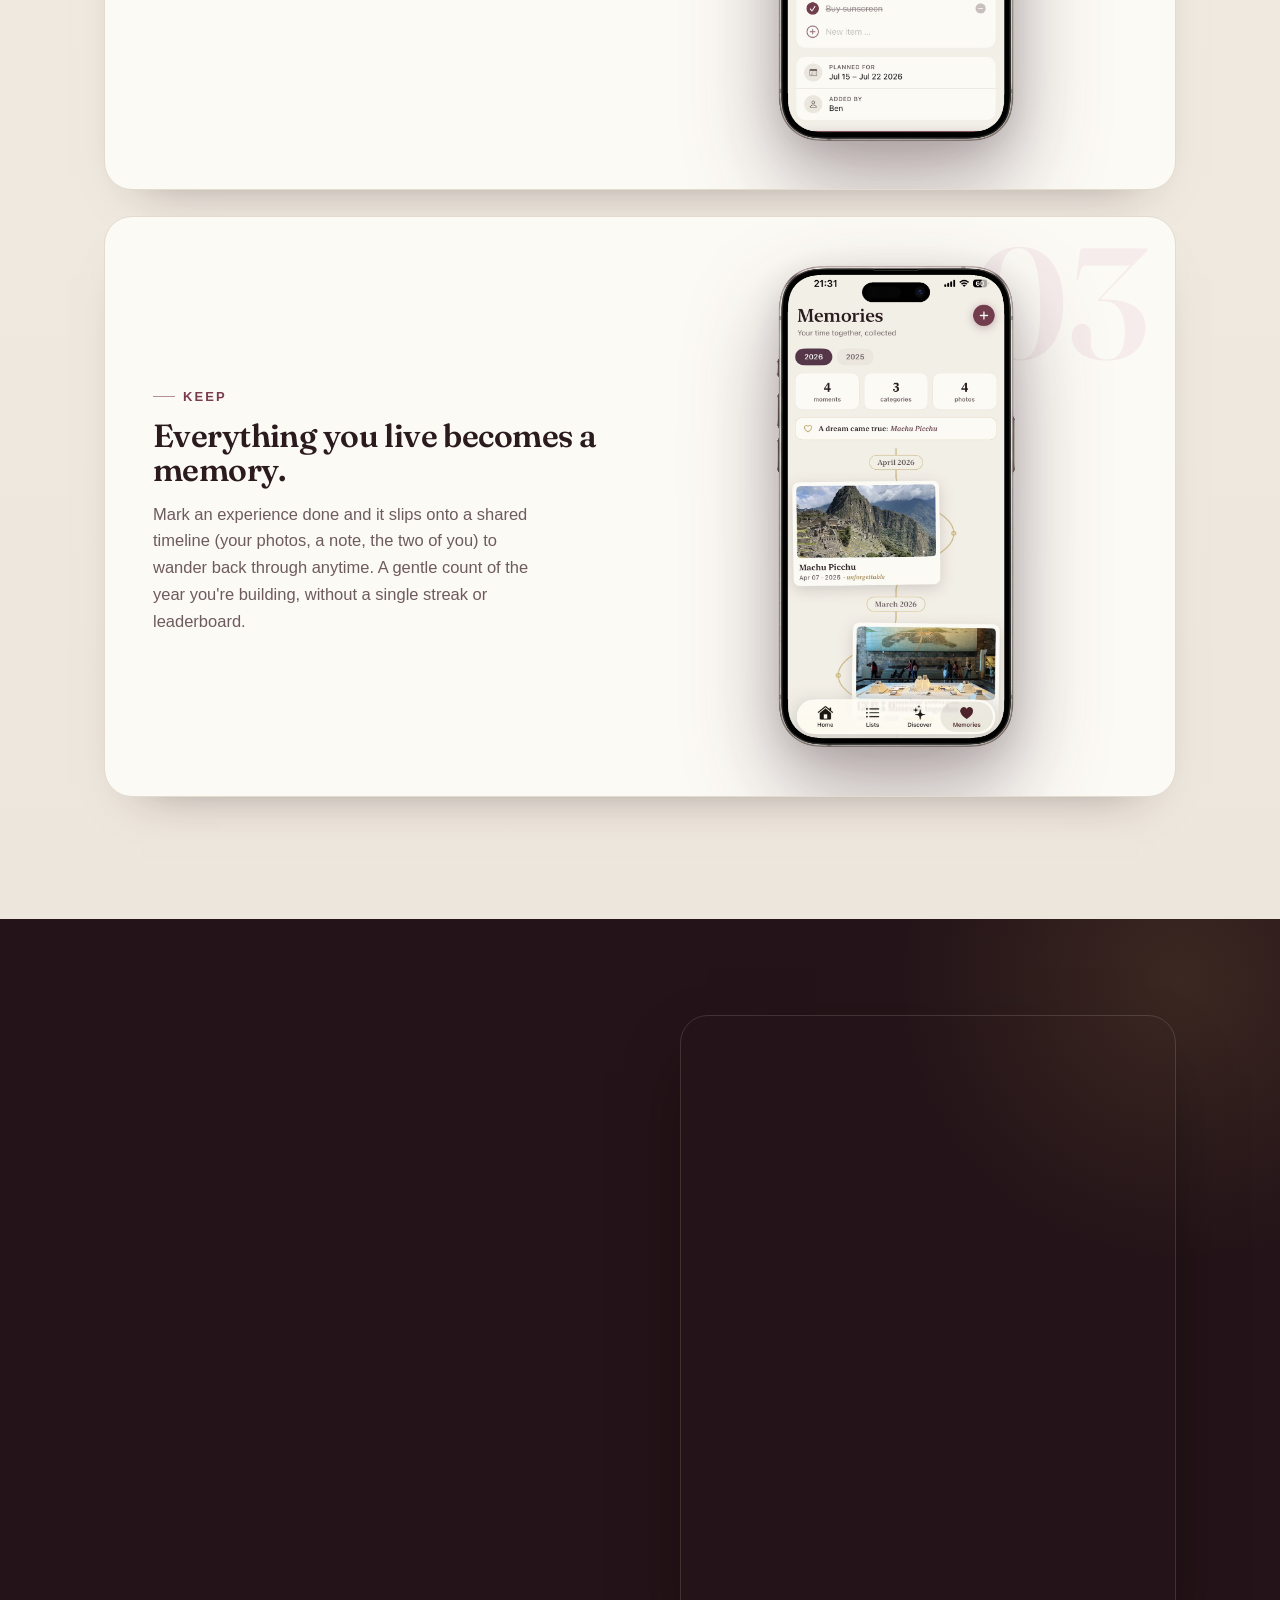
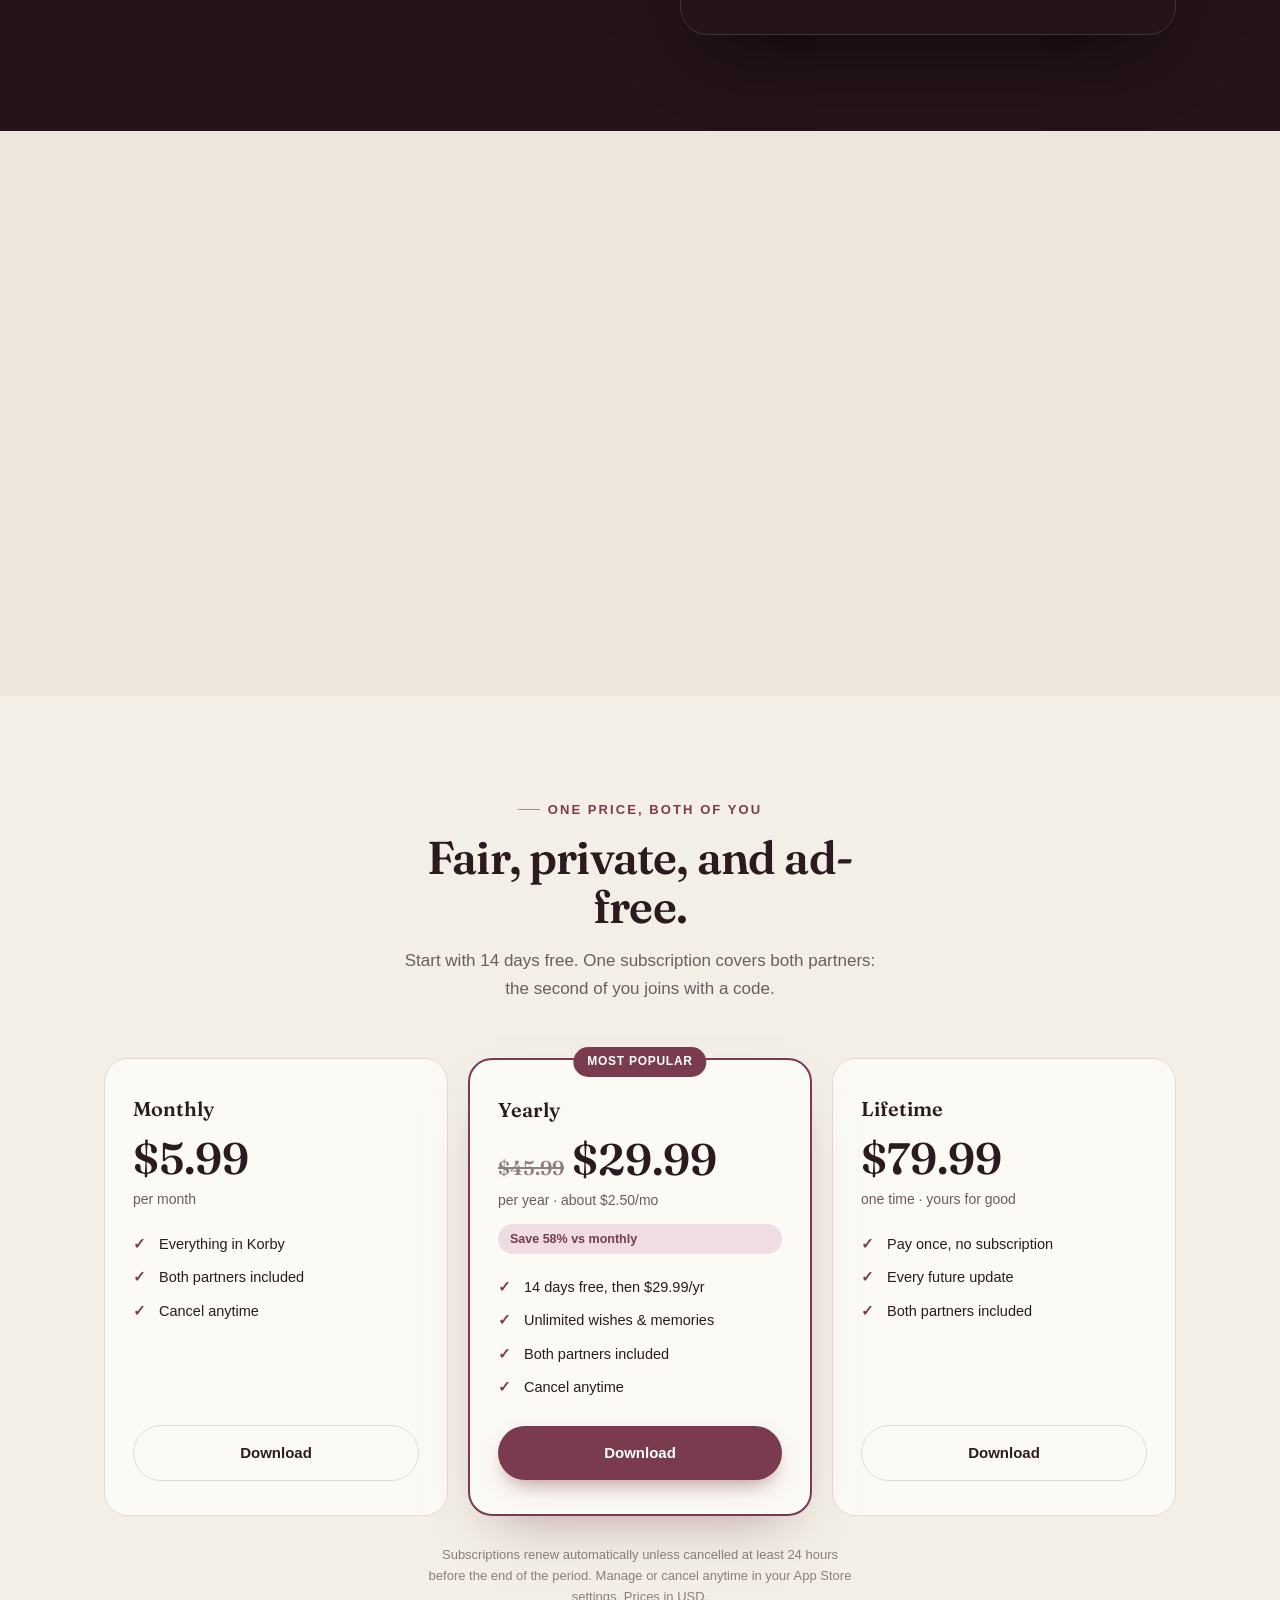
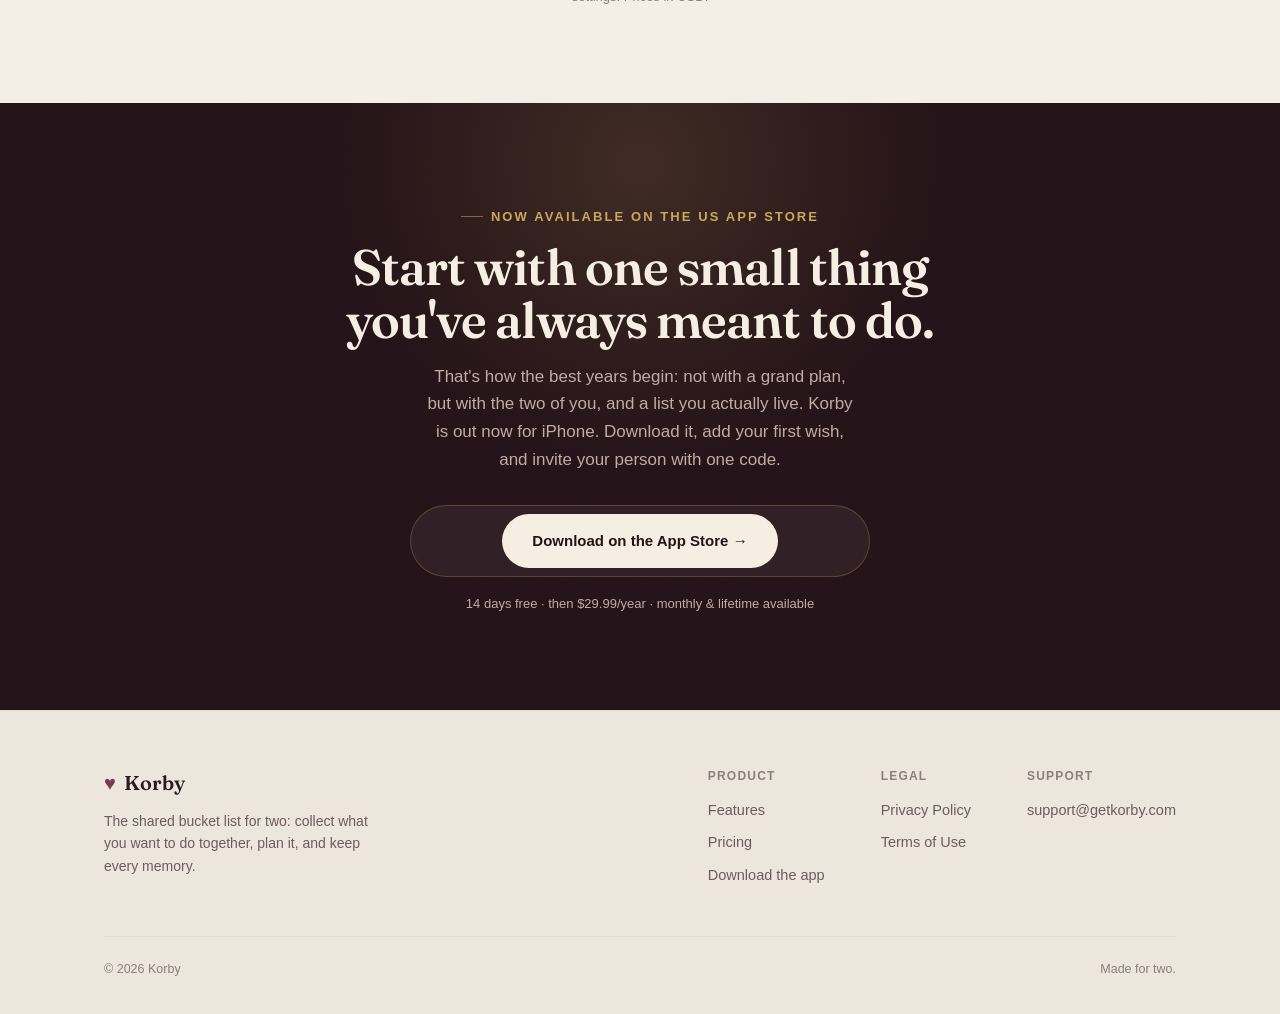
==== commit 36ca532b: "Press kit v2: live store set, framed overview; swap memories screen and statement image" ====
--- a/index.html
+++ b/index.html
@@ -9,7 +9,7 @@
 <meta property="og:description" content="Don't let the good years pass on 'someday.' Collect what you want to do together, plan it, and keep every memory, just the two of you."/>
 <meta property="og:type" content="website"/>
 <meta property="og:url" content="https://getkorby.com/"/>
-<meta property="og:image" content="https://getkorby.com/hero.jpg"/>
+<meta property="og:image" content="https://getkorby.com/korby-screens-overview.jpg"/>
 <meta name="theme-color" content="#241318"/>
 <link rel="preconnect" href="https://fonts.googleapis.com">
 <link rel="preconnect" href="https://fonts.gstatic.com" crossorigin>
@@ -335,7 +335,7 @@
 
     <div class="stage">
       <div class="orbit"></div>
-      <div class="phone back"><div class="screen"><img src="memories_2.jpg" alt="" width="236" height="474" loading="eager" decoding="async"></div></div>
+      <div class="phone back"><div class="screen"><img src="memories_1.jpg" alt="Korby shared memories overview" width="236" height="474" loading="eager" decoding="async"></div></div>
       <div class="phone-wrap float">
         <div class="phone front" id="tilt"><div class="screen"><img src="home.jpg" alt="The Korby home screen showing a couple's shared next-up experience and progress toward their year" width="288" height="579" loading="eager" fetchpriority="high" decoding="async"></div></div>
       </div>
@@ -422,7 +422,7 @@
         <p>Mark an experience done and it slips onto a shared timeline (your photos, a note, the two of you) to wander back through anytime. A gentle count of the year you're building, without a single streak or leaderboard.</p>
       </div>
       <div class="fig">
-        <div class="phone"><div class="screen"><img src="memories_2.jpg" alt="Korby memories: timeline and year in numbers" width="240" height="483" loading="lazy" decoding="async"></div></div>
+        <div class="phone"><div class="screen"><img src="memories_1.jpg" alt="Korby memories: timeline and year in numbers" width="240" height="483" loading="lazy" decoding="async"></div></div>
       </div>
     </div>
   </div>
@@ -438,7 +438,7 @@
       <p class="reveal">One subscription covers you both.</p>
     </div>
     <div class="statement-fig reveal">
-      <img src="hero.jpg" alt="A hand holding an iPhone showing the Korby app in a warm, sunlit living room" loading="lazy" decoding="async">
+      <img src="korby-screens-overview.jpg" alt="Korby's Home, Bucket List, and Memories screens on three iPhones" loading="lazy" decoding="async">
     </div>
   </div>
 </section>
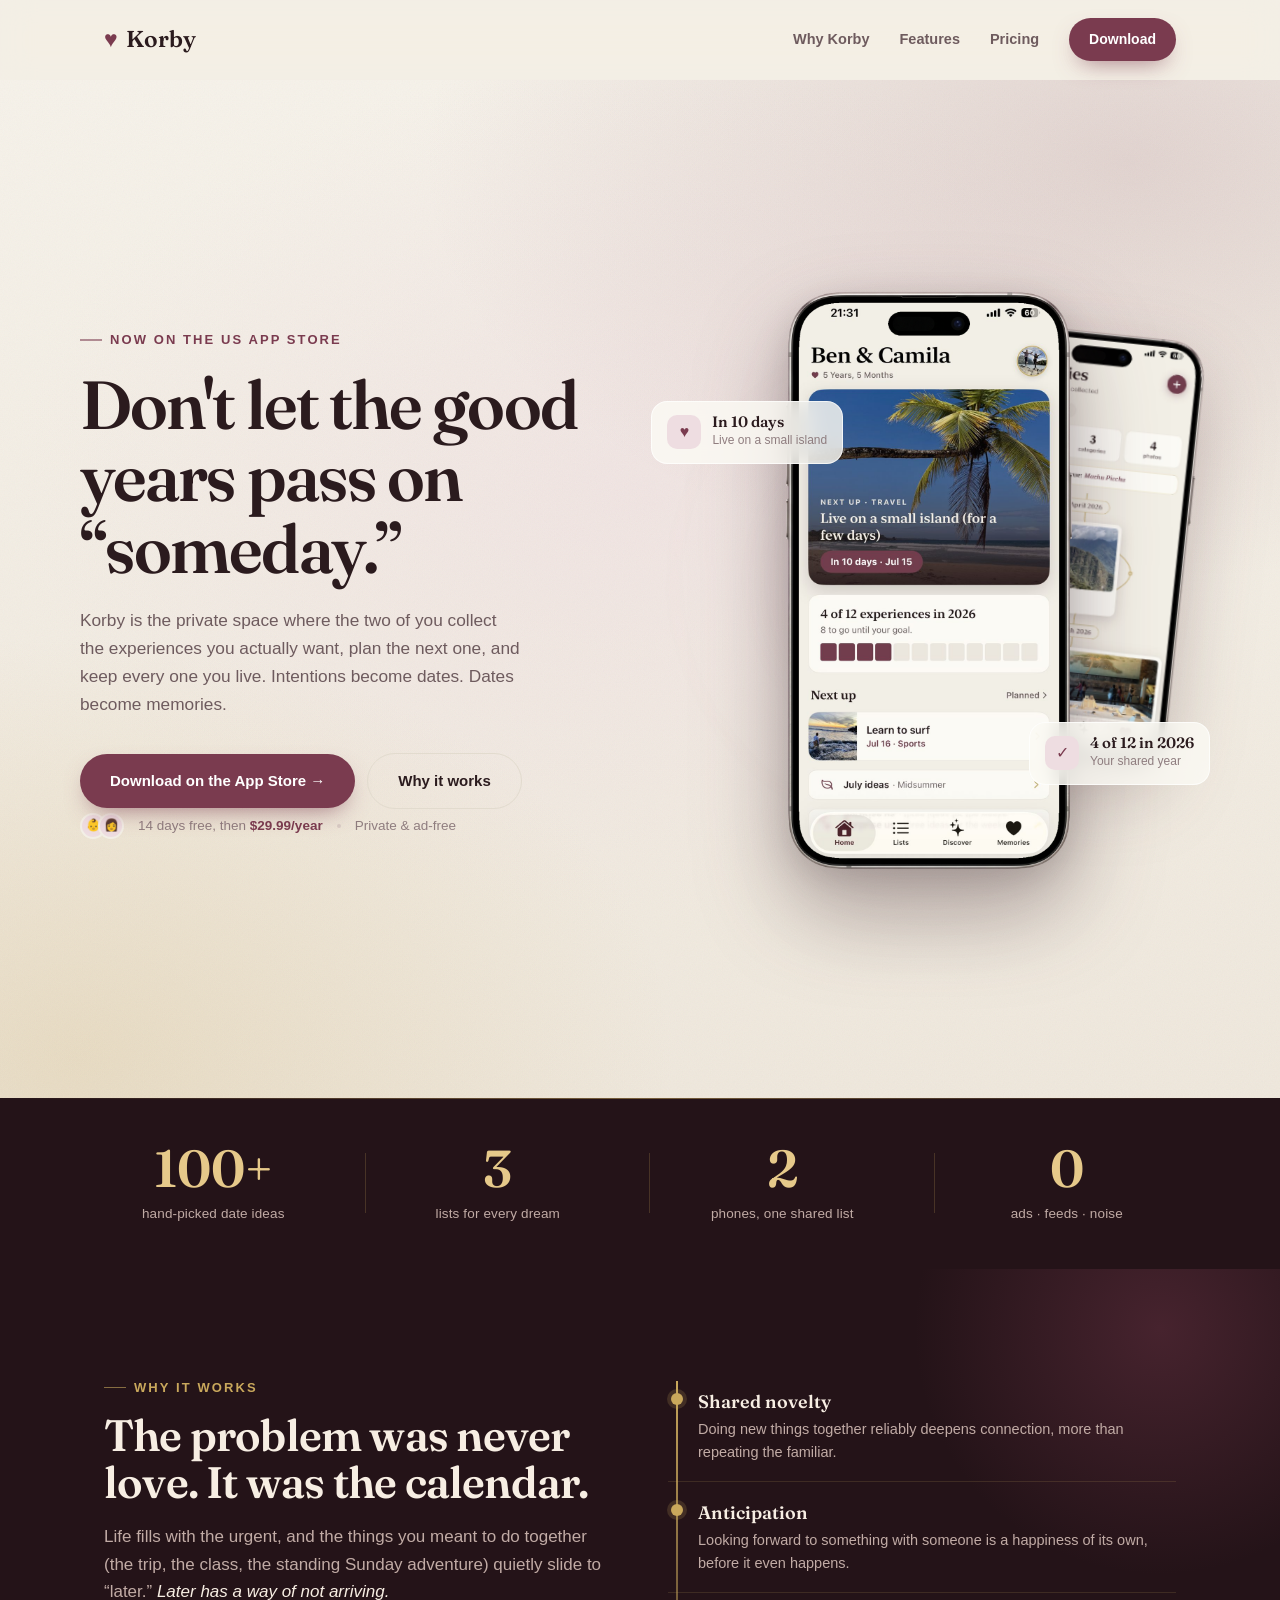
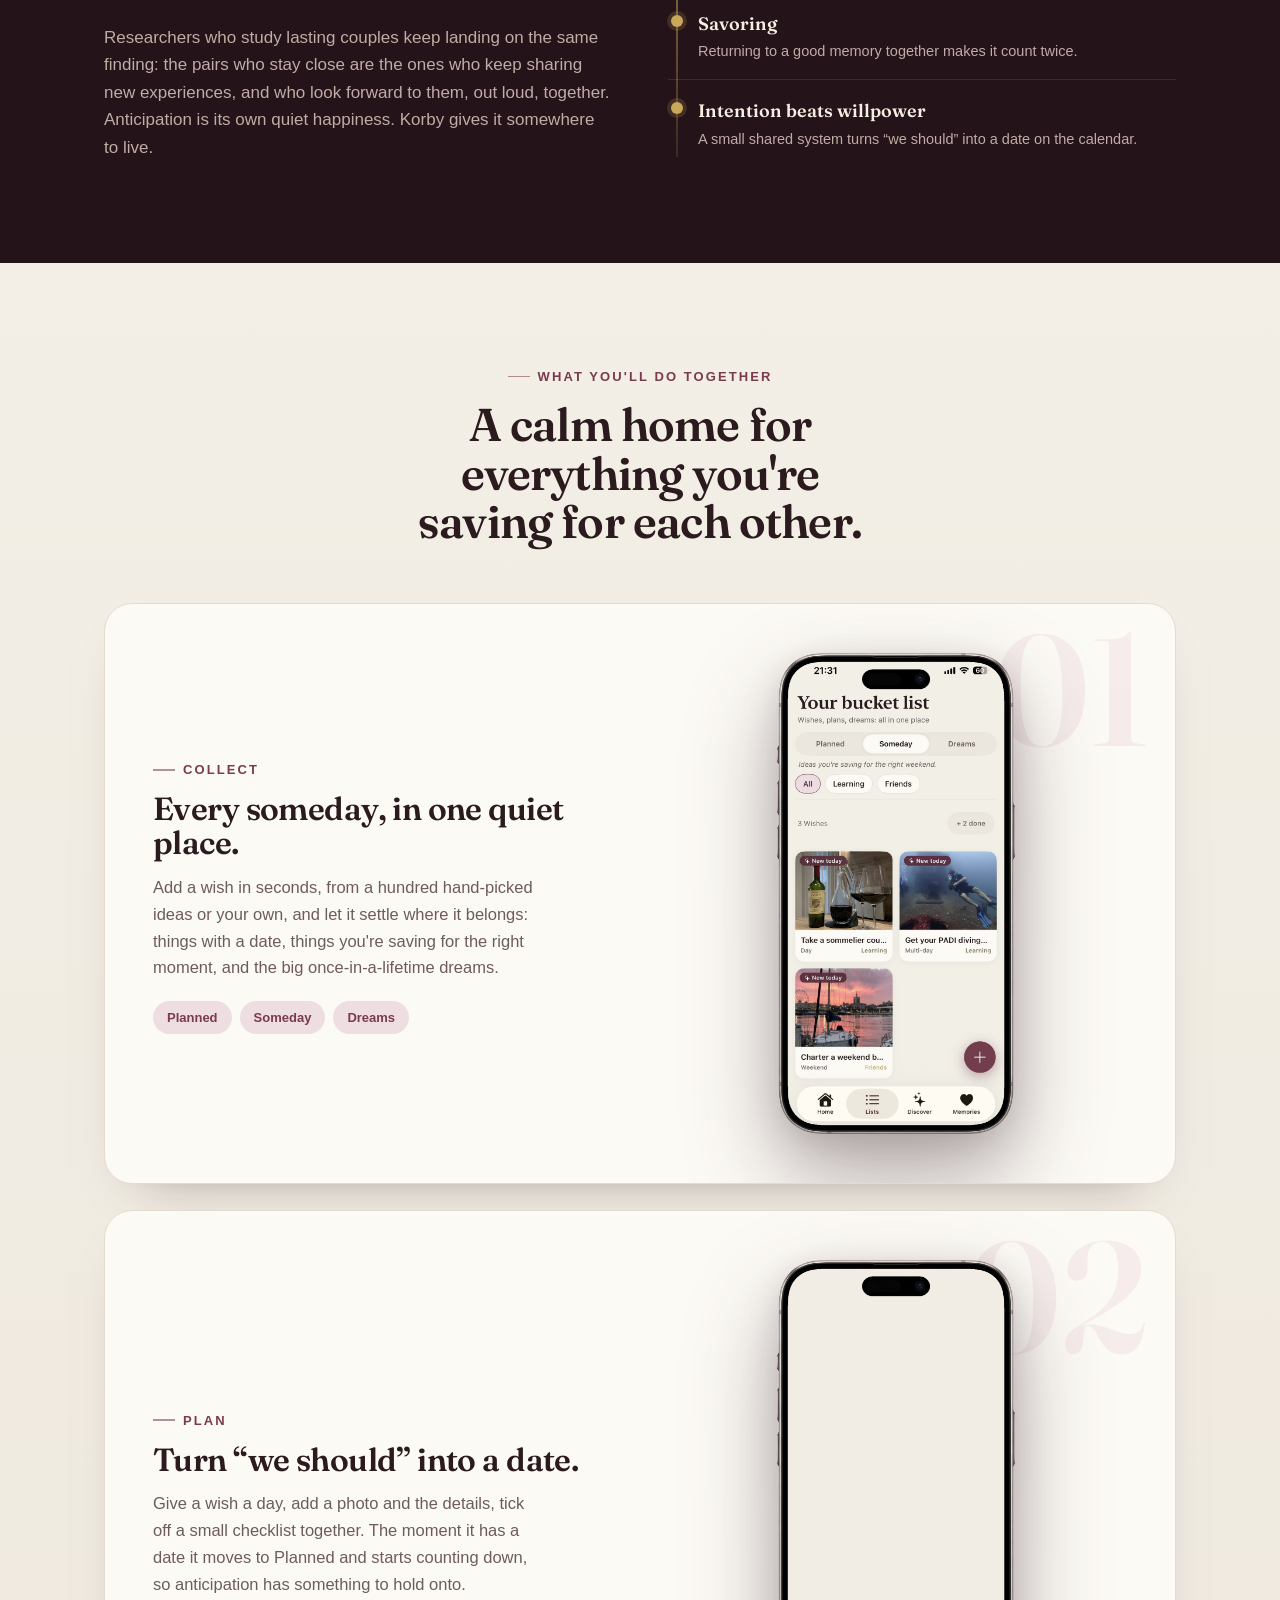
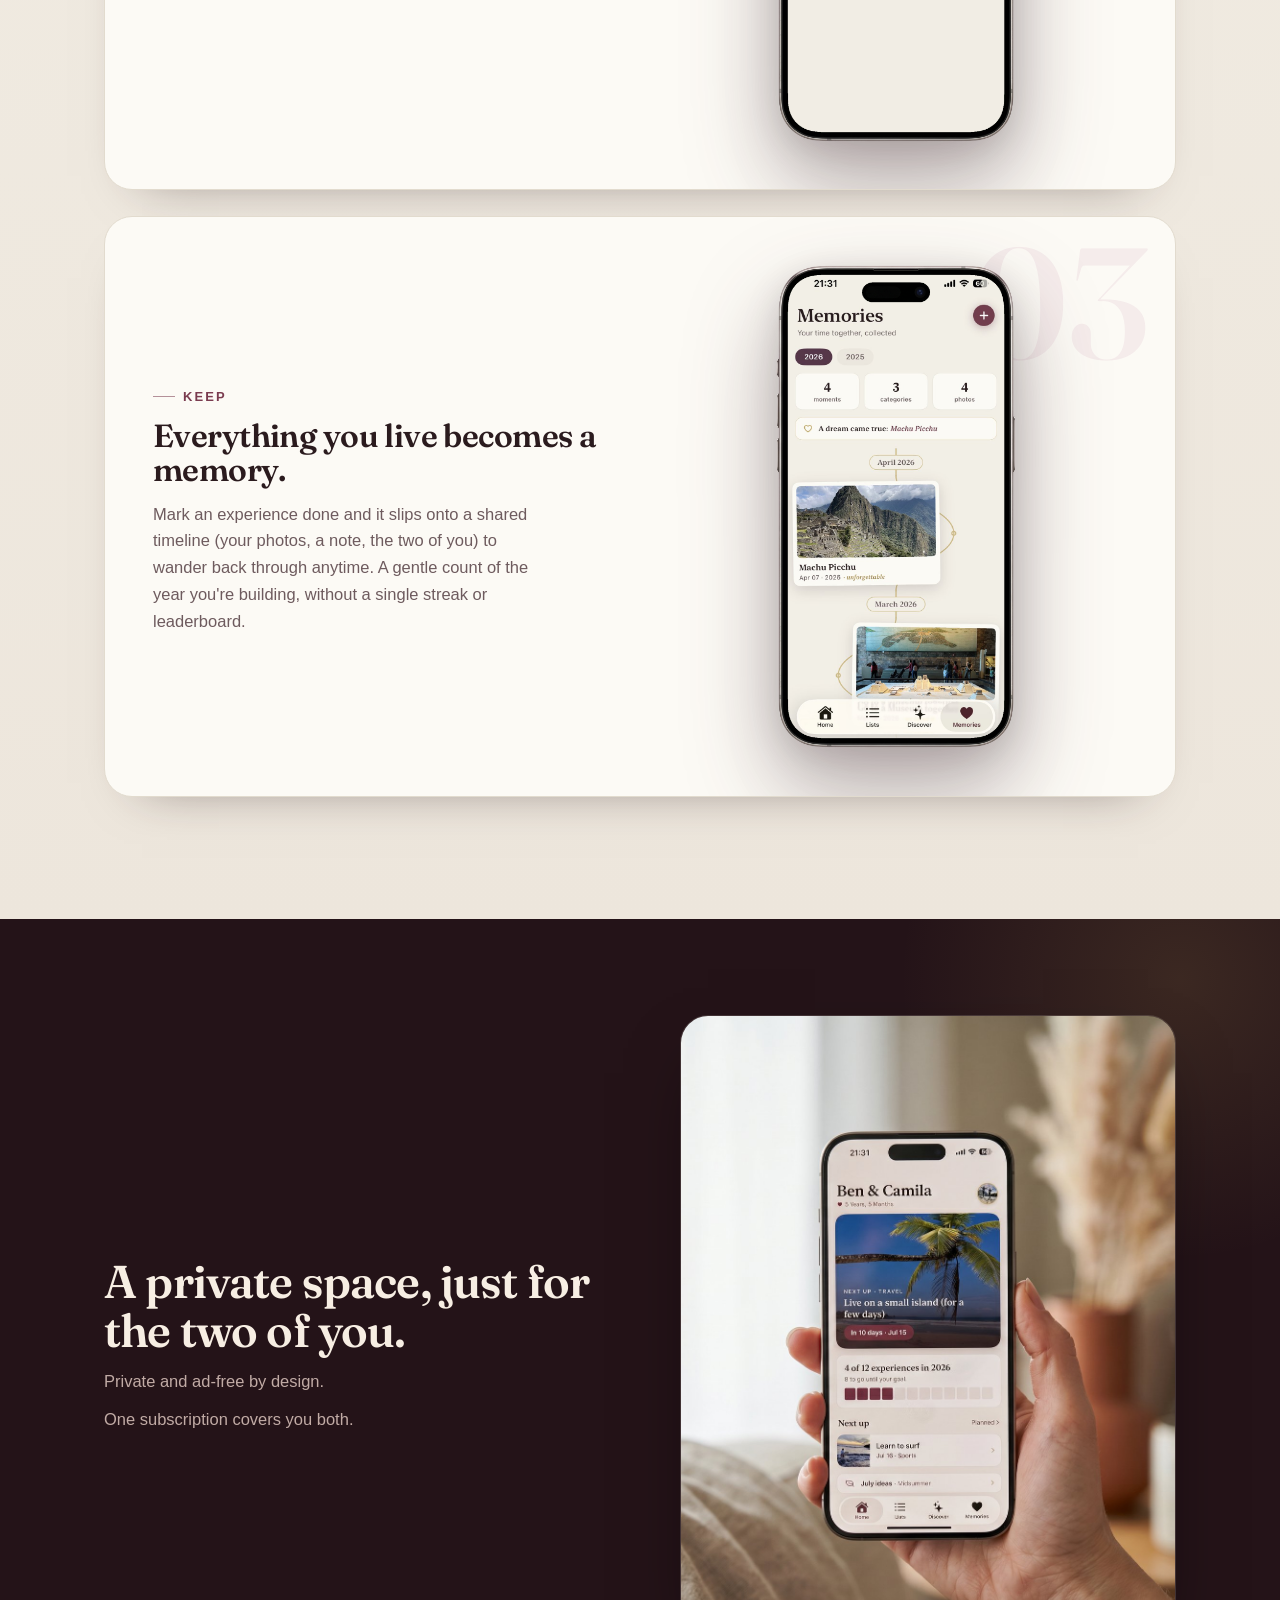
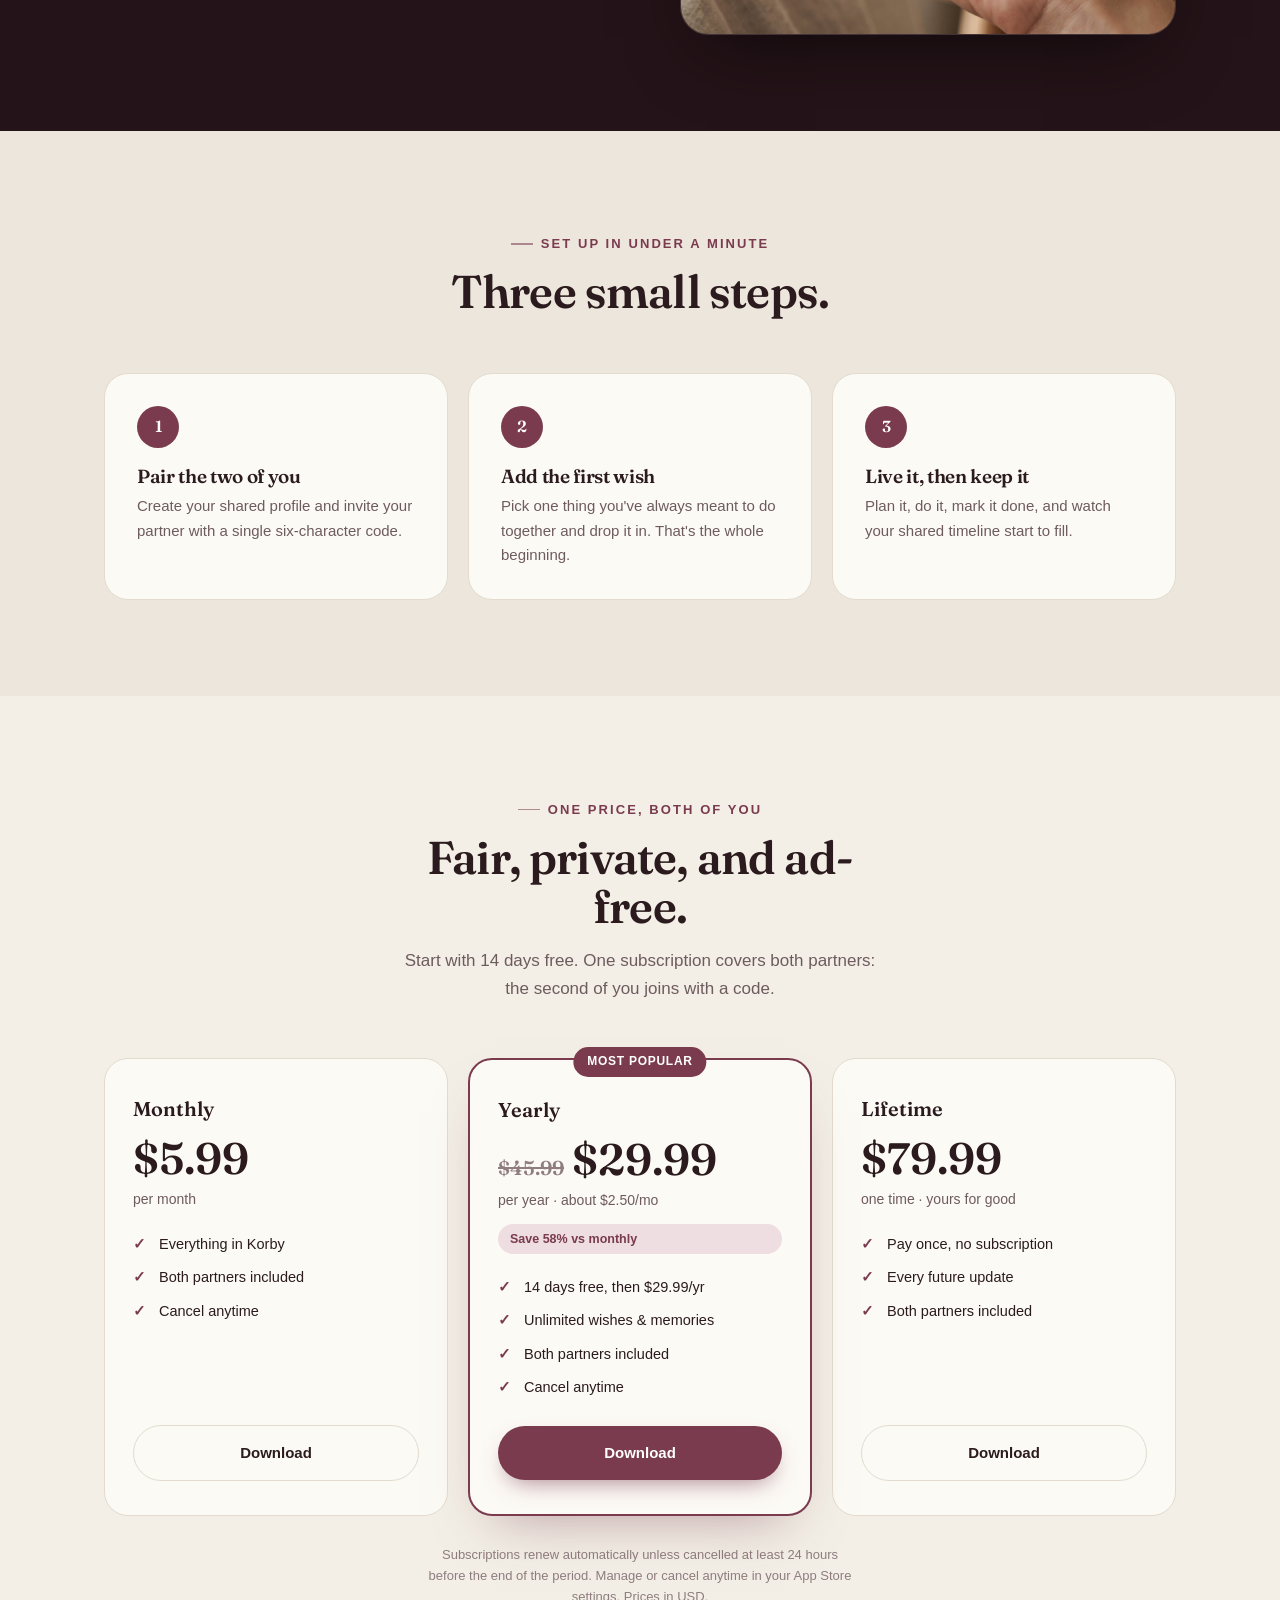
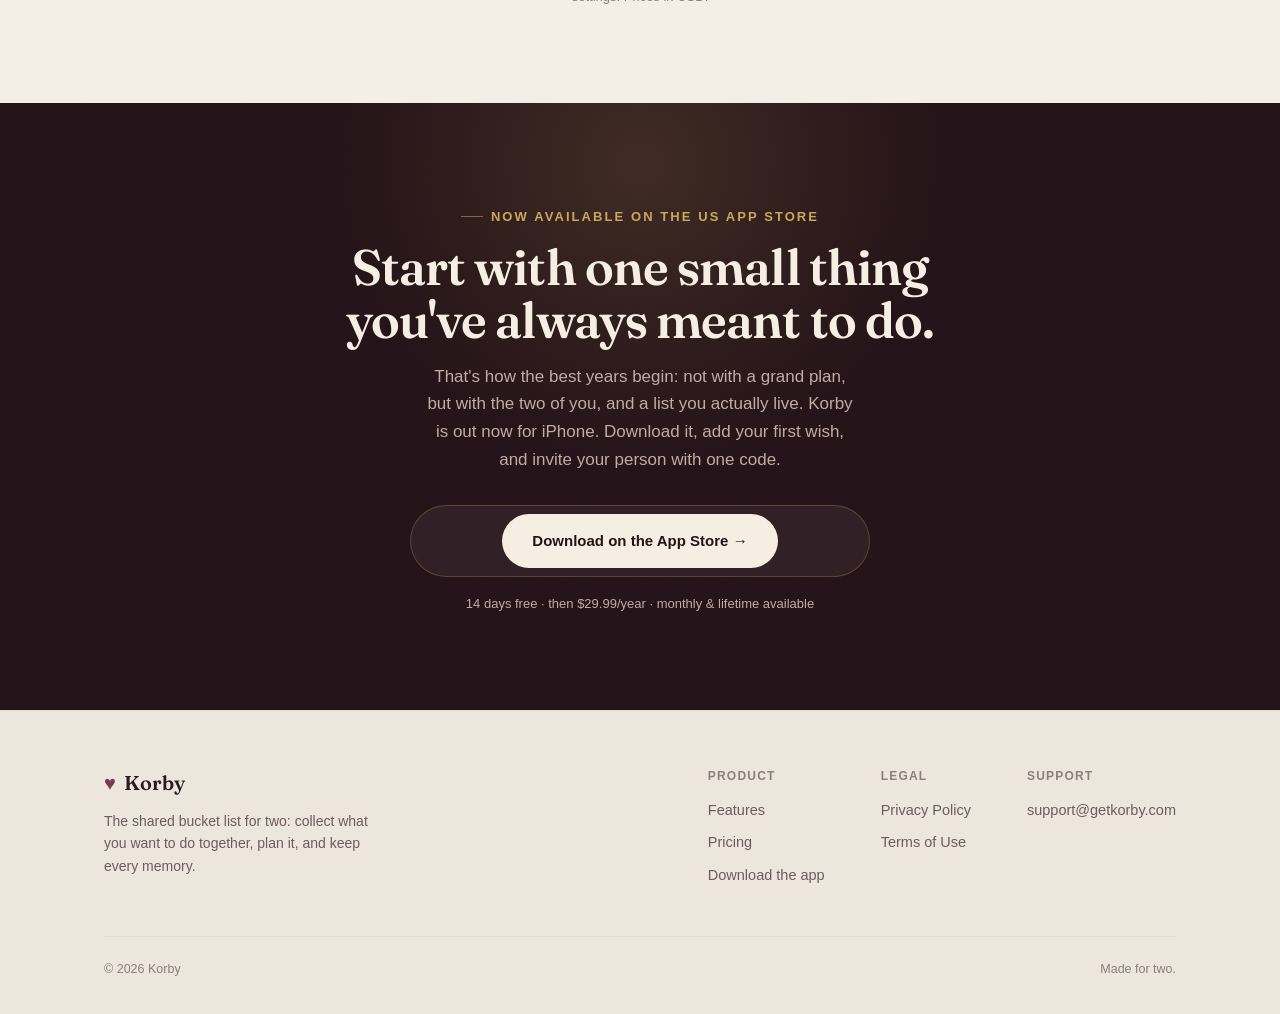
==== commit 938756b1: "revert statement image to hero.jpg" ====
--- a/index.html
+++ b/index.html
@@ -438,7 +438,7 @@
       <p class="reveal">One subscription covers you both.</p>
     </div>
     <div class="statement-fig reveal">
-      <img src="korby-screens-overview.jpg" alt="Korby's Home, Bucket List, and Memories screens on three iPhones" loading="lazy" decoding="async">
+      <img src="hero.jpg" alt="A hand holding an iPhone showing the Korby app in a warm, sunlit living room" loading="lazy" decoding="async">
     </div>
   </div>
 </section>
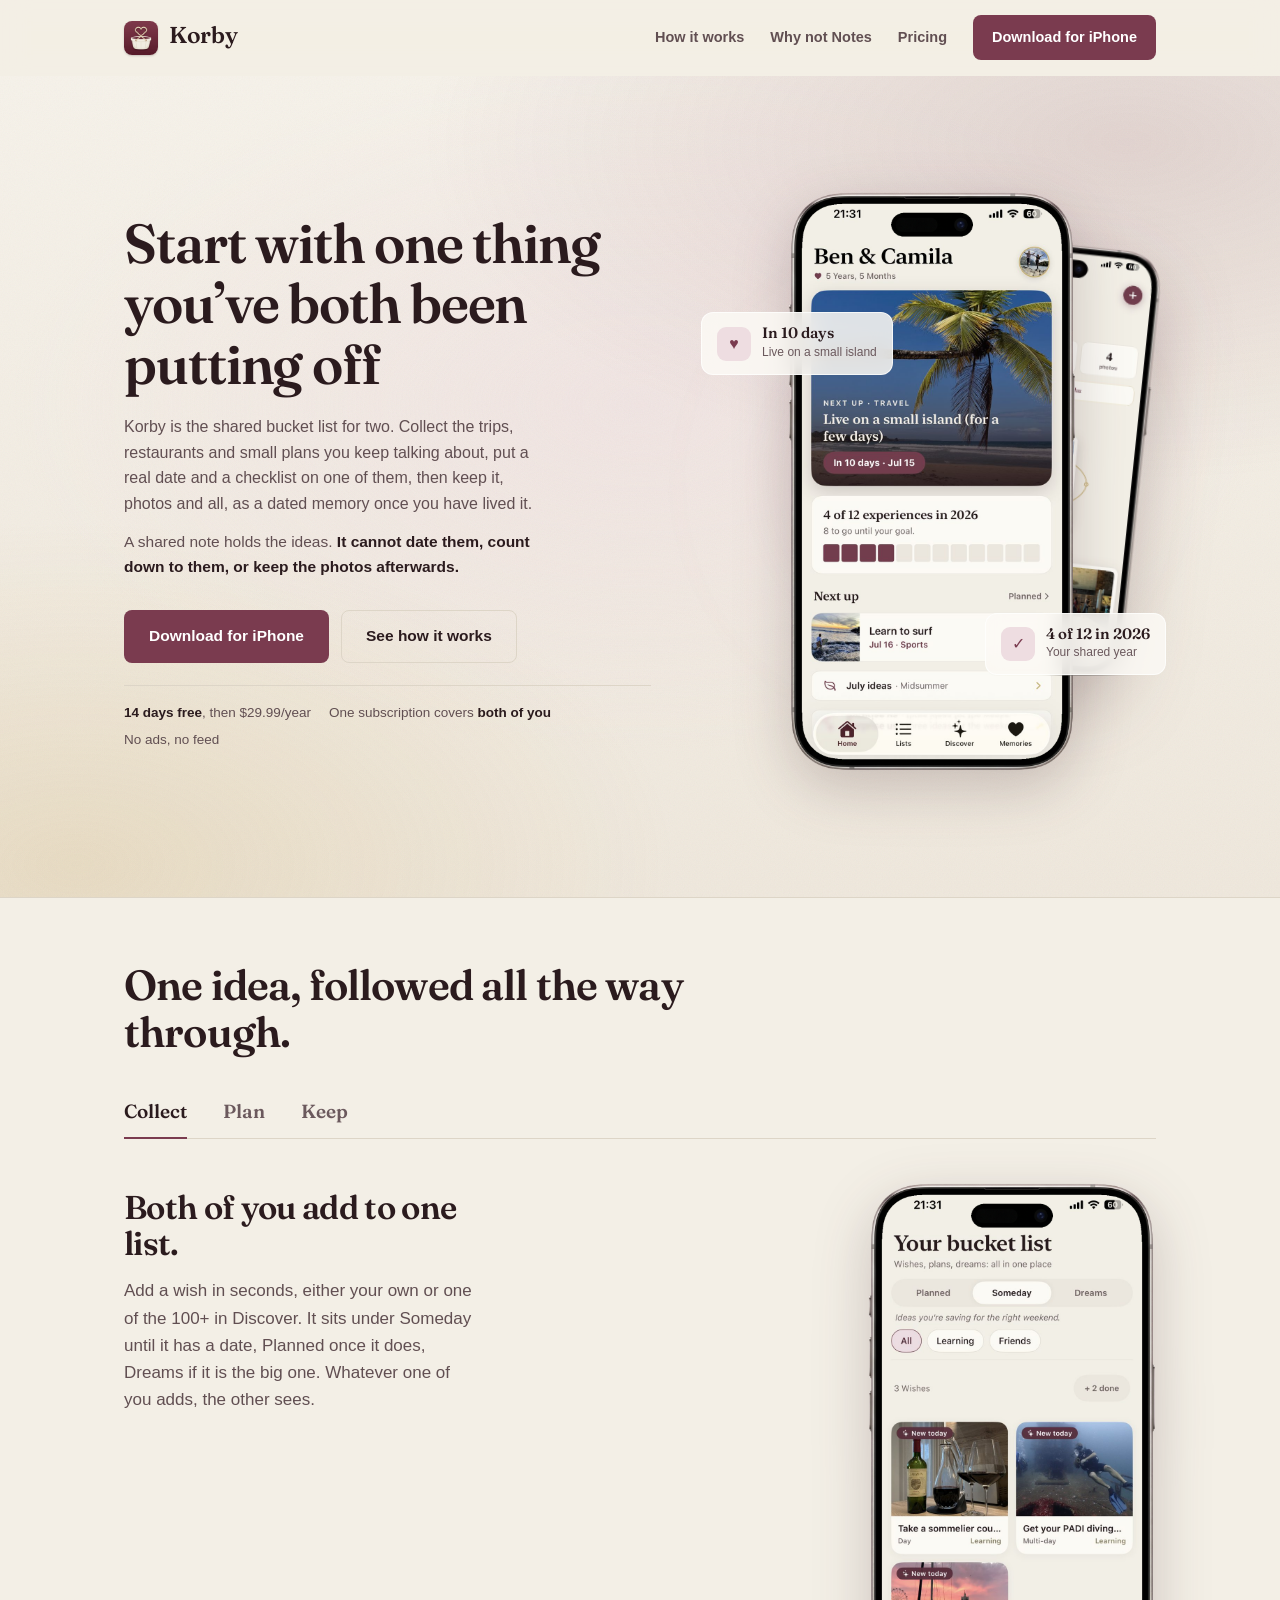
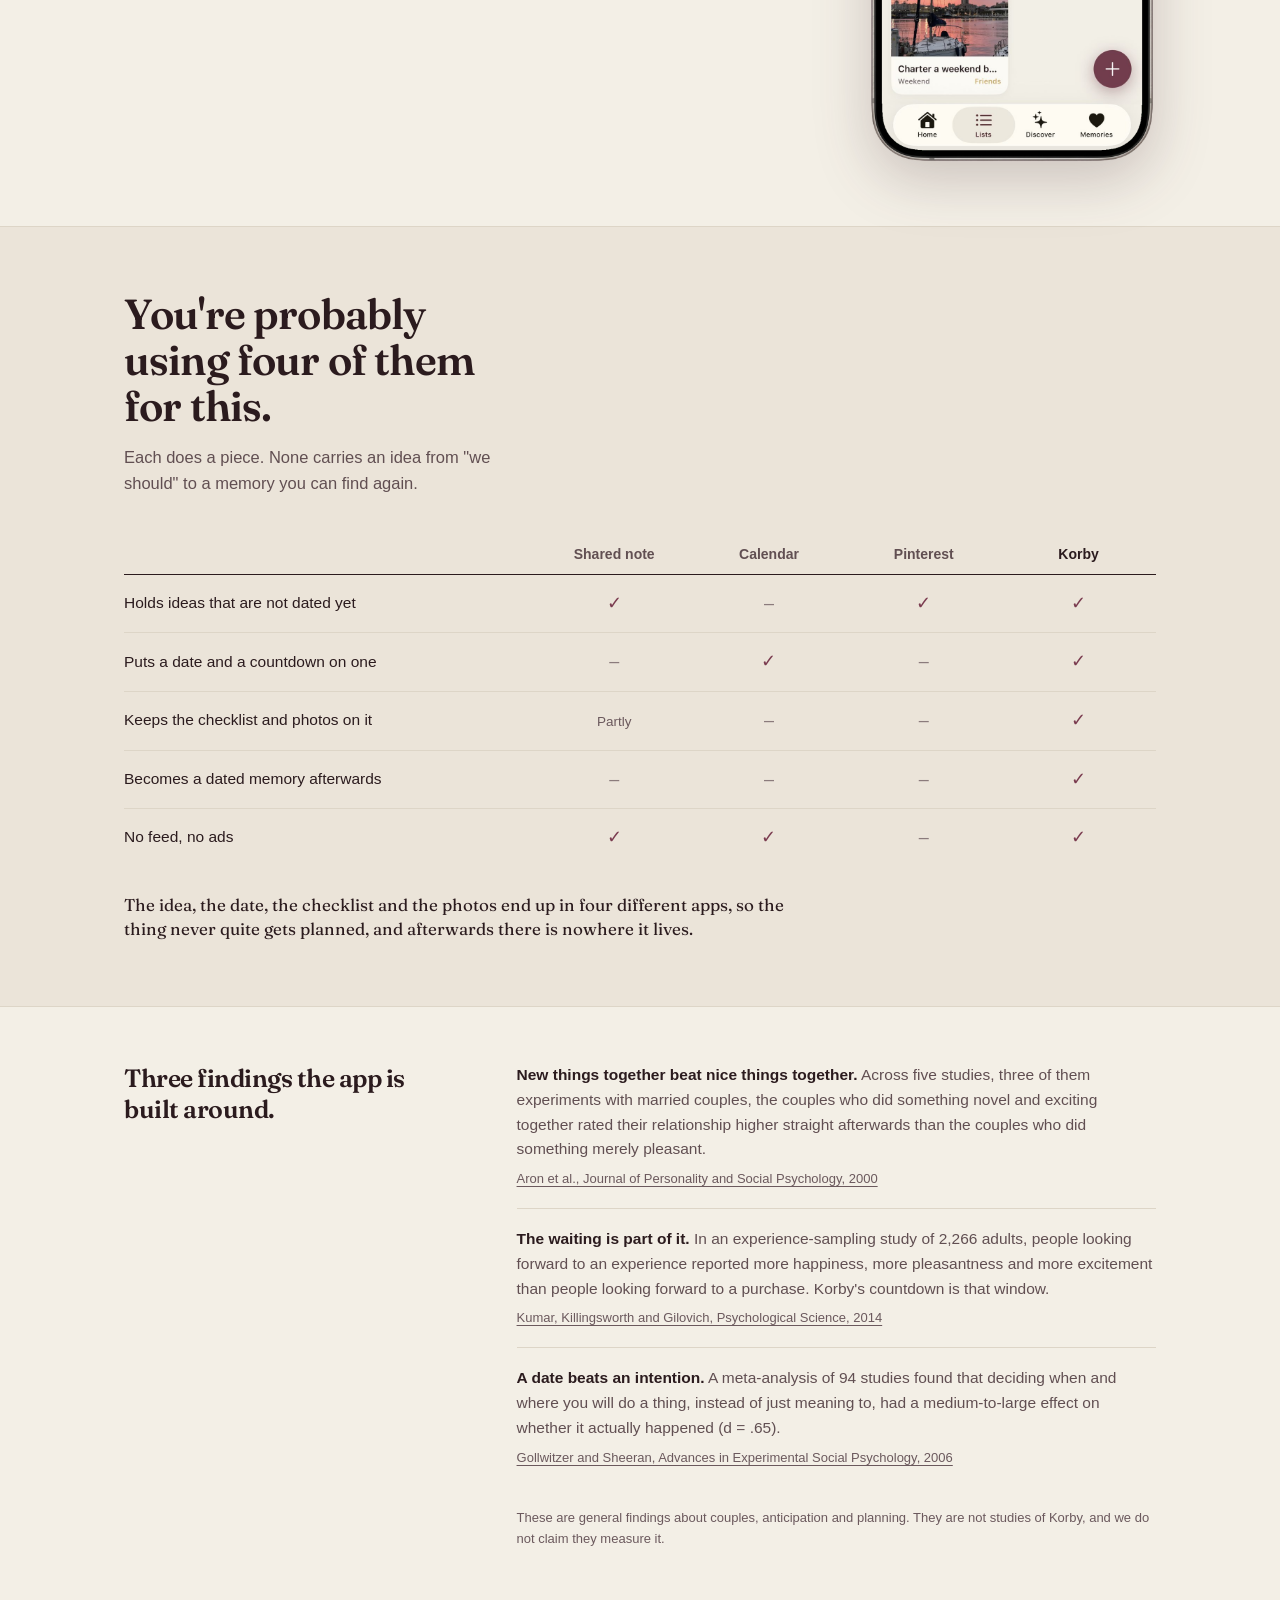
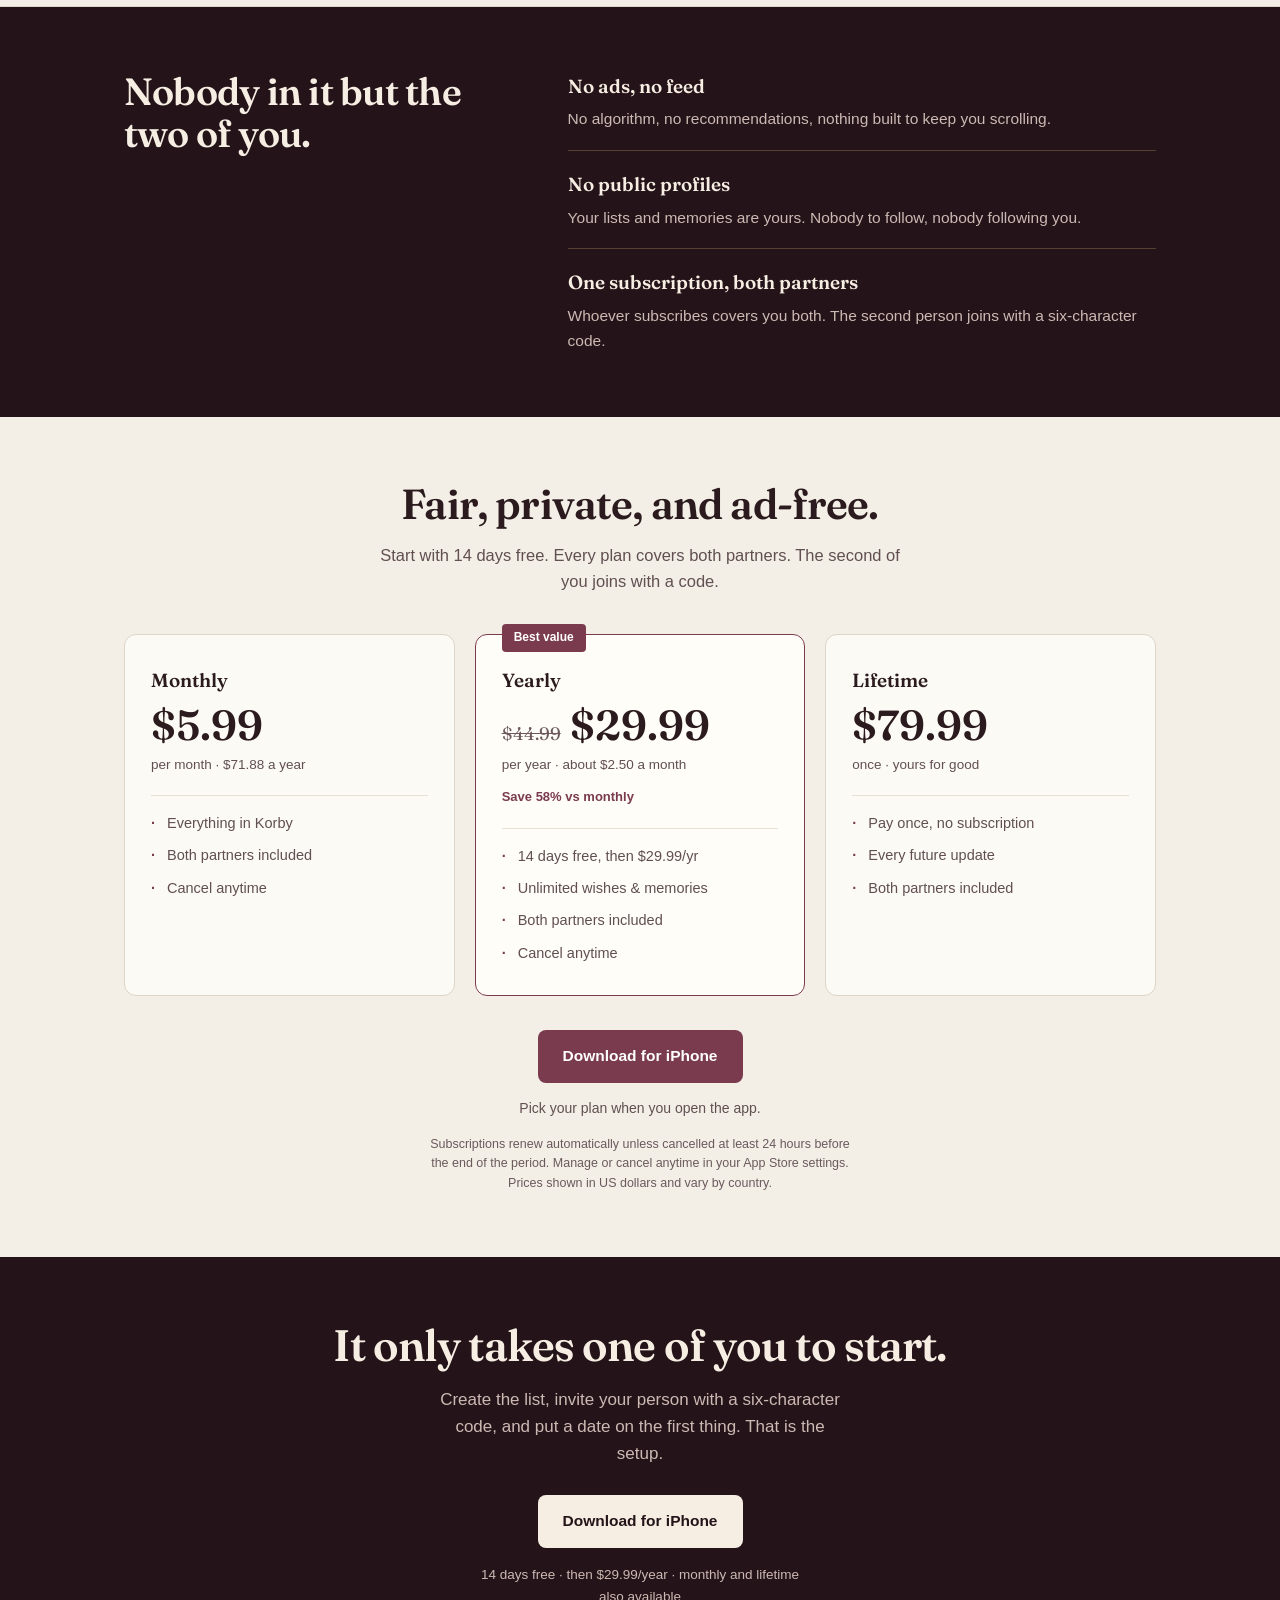
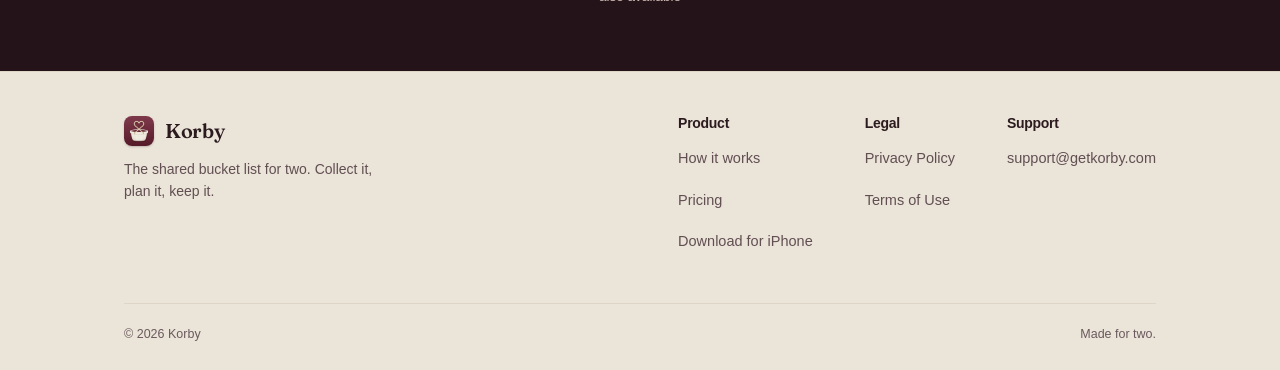
==== commit 376f3ee5: "Site refinement: new hero, journey tabs, comparison table, cited evidence" ====
--- a/index.html
+++ b/index.html
@@ -4,526 +4,581 @@
 <meta charset="utf-8"/>
 <meta name="viewport" content="width=device-width, initial-scale=1"/>
 <title>Korby: The Shared Bucket List for Two</title>
-<meta name="description" content="Korby is the private app where couples collect the experiences they actually want to have together, plan the next one, and keep every memory. Turn 'someday' into a date."/>
+<meta name="description" content="Korby is a private iPhone app for couples. Collect the things you both want to do, give one a date and a checklist, then keep it as a dated memory. Two phones, one list, no feed."/>
 <meta property="og:title" content="Korby: The Shared Bucket List for Two"/>
-<meta property="og:description" content="Don't let the good years pass on 'someday.' Collect what you want to do together, plan it, and keep every memory, just the two of you."/>
+<meta property="og:description" content="Start with one thing you've both been putting off. Korby is the shared bucket list for two: collect it, put a date on it, keep it as a memory."/>
 <meta property="og:type" content="website"/>
 <meta property="og:url" content="https://getkorby.com/"/>
 <meta property="og:image" content="https://getkorby.com/korby-screens-overview.jpg"/>
 <meta name="theme-color" content="#241318"/>
+<link rel="canonical" href="https://getkorby.com/">
+<link rel="icon" href="/favicon.ico" sizes="any">
+<link rel="apple-touch-icon" href="/korby-icon-180.png">
 <link rel="preconnect" href="https://fonts.googleapis.com">
 <link rel="preconnect" href="https://fonts.gstatic.com" crossorigin>
 <link href="https://fonts.googleapis.com/css2?family=Fraunces:opsz,wght@9..144,400;9..144,500;9..144,600;9..144,700&display=swap" rel="stylesheet">
 <style>
   :root{
-    --ivory:#F3EFE6; --oat:#EDE6DC; --greige:#D8CBC4;
-    --surface:#FCFAF5; --surface2:#ECE7DD;
-    --ink:#2B1B1E; --inkSoft:#6E5B5E; --inkFaint:#8F7D7F;
-    --line:#E2DBCE; --lineSoft:#EAE5DA;
-    --wine:#7A3B4F; --wineDeep:#5E2C3C; --roseWash:#EEDDE1; --plum:#5A364A;
-    --espresso:#241318; --espresso2:#341E23; --cream:#F7EEE3; --creamSoft:#C1ABA5;
-    --gold:#C9A85C; --goldSoft:#E6C98A; --danger:#B84545;
+    --ivory:#F3EFE6; --oat:#EBE4D9; --surface:#FCFAF5;
+    --ink:#2B1B1E; --inkSoft:#614F52; --inkFaint:#6B595D;
+    --line:#DDD5C7; --lineSoft:#E7E1D5;
+    --wine:#7A3B4F; --wineDeep:#5E2C3C; --roseWash:#EEDDE1;
+    --espresso:#241318; --cream:#F7EEE3; --creamSoft:#CDB9B4;
+    --gold:#B98F3E; --goldOnDark:#D9B978;
     --serif:'Fraunces',Georgia,'Times New Roman',serif;
     --sans:-apple-system,BlinkMacSystemFont,"Segoe UI",Roboto,Helvetica,Arial,sans-serif;
-    --r-lg:24px; --r-md:16px; --r-sm:12px;
-    --ease:cubic-bezier(.2,.7,.2,1);
-    --shadow-sm:0 2px 8px -4px rgba(43,27,30,.28);
-    --shadow-md:0 24px 50px -38px rgba(43,27,30,.55);
-    --shadow-lg:0 40px 80px -40px rgba(43,27,30,.5);
+    --mono:ui-monospace,SFMono-Regular,"SF Mono",Menlo,Consolas,monospace;
   }
   *{box-sizing:border-box;margin:0;padding:0}
   html{scroll-behavior:smooth}
-  body{font-family:var(--sans);color:var(--ink);background:var(--ivory);line-height:1.62;-webkit-font-smoothing:antialiased;text-rendering:optimizeLegibility;overflow-x:hidden}
-  .wrap{max-width:1120px;margin:0 auto;padding:0 24px}
-  a{color:var(--wine);text-decoration:none}
-  h1,h2,h3{font-family:var(--serif);font-weight:600;color:var(--ink);letter-spacing:-0.018em;line-height:1.06;font-optical-sizing:auto}
-  .eyebrow{font-size:13px;font-weight:700;letter-spacing:.16em;text-transform:uppercase;color:var(--wine);display:inline-flex;align-items:center;gap:8px}
-  .eyebrow::before{content:"";width:22px;height:1.5px;background:currentColor;opacity:.55;display:inline-block}
-  .sec-head .eyebrow,.hero .eyebrow{justify-content:center}
-
-  /* Accessible focus */
-  a:focus-visible,button:focus-visible,.btn:focus-visible,input:focus-visible{outline:2.5px solid var(--wine);outline-offset:3px;border-radius:6px}
-
-  /* scroll progress thread */
-  #progress{position:fixed;top:0;left:0;height:3px;width:0;z-index:60;background:linear-gradient(90deg,var(--gold),var(--goldSoft));box-shadow:0 0 10px rgba(201,168,92,.6)}
-
-  /* Buttons */
-  .btn{display:inline-flex;align-items:center;gap:9px;font-weight:600;font-size:15px;padding:15px 30px;border-radius:40px;transition:transform .18s var(--ease),box-shadow .18s var(--ease),background .18s;cursor:pointer;border:none;position:relative;overflow:hidden;white-space:nowrap}
-  .btn:hover{transform:translateY(-2px)}
-  .btn:active{transform:translateY(0)}
-  .btn-primary{background:var(--wine);color:#fff;box-shadow:0 10px 24px -10px rgba(122,59,79,.7)}
-  .btn-primary:hover{background:var(--wineDeep);box-shadow:0 16px 30px -10px rgba(122,59,79,.7)}
-  .btn-primary::after{content:"";position:absolute;top:0;left:-120%;width:60%;height:100%;background:linear-gradient(100deg,transparent,rgba(255,255,255,.28),transparent);transform:skewX(-18deg);transition:left .6s var(--ease)}
-  .btn-primary:hover::after{left:140%}
-  .btn-ghost{background:transparent;color:var(--ink);border:1.5px solid var(--line)}
-  .btn-ghost:hover{border-color:var(--wine);color:var(--wine)}
+  body{font-family:var(--sans);color:var(--ink);background:var(--ivory);line-height:1.6;-webkit-font-smoothing:antialiased;overflow-x:hidden}
+  .wrap{max-width:1080px;margin:0 auto;padding:0 24px}
+  a{color:var(--wine)}
+  h1,h2,h3{font-family:var(--serif);font-weight:600;color:var(--ink);letter-spacing:-0.02em;line-height:1.1;font-optical-sizing:auto}
+  img{max-width:100%}
+
+  /* One small-label style, sentence case. Brand names keep their own casing. */
+  .label{font-size:13px;font-weight:600;letter-spacing:.01em;color:var(--wine)}
+  .label.on-dark{color:var(--goldOnDark)}
+
+  a:focus-visible,button:focus-visible,.btn:focus-visible{outline:2.5px solid var(--wine);outline-offset:3px;border-radius:4px}
+  .on-dark a:focus-visible,.band a:focus-visible{outline-color:var(--goldOnDark)}
+  .vh{position:absolute;width:1px;height:1px;overflow:hidden;clip:rect(0 0 0 0);clip-path:inset(50%);white-space:nowrap}
+  .skip{position:absolute;left:-9999px;top:0;background:var(--wine);color:#fff;padding:12px 18px;z-index:100}
+  .skip:focus{left:8px;top:8px}
+
+  /* Buttons — deliberate rectangles, not pills */
+  .btn{display:inline-flex;align-items:center;justify-content:center;gap:8px;min-height:48px;font-family:var(--sans);font-weight:600;font-size:15.5px;padding:13px 24px;border-radius:8px;border:1.5px solid transparent;text-decoration:none;transition:background .18s ease,border-color .18s ease,color .18s ease}
+  .btn-primary{background:var(--wine);color:#fff}
+  .btn-primary:hover{background:var(--wineDeep)}
   .btn-cream{background:var(--cream);color:var(--espresso)}
   .btn-cream:hover{background:#fff}
-
-  /* Header */
-  header{position:sticky;top:0;z-index:50;background:rgba(243,239,230,.72);backdrop-filter:saturate(180%) blur(16px);-webkit-backdrop-filter:saturate(180%) blur(16px);border-bottom:1px solid transparent;transition:border-color .3s,background .3s,box-shadow .3s}
-  header.scrolled{border-bottom-color:var(--lineSoft);box-shadow:0 6px 24px -18px rgba(43,27,30,.5)}
-  /* vertical-only padding so .wrap's horizontal padding survives (shorthand would zero it) */
-  .nav{display:flex;align-items:center;justify-content:space-between;padding-top:18px;padding-bottom:18px;transition:padding .3s var(--ease)}
-  header.scrolled .nav{padding-top:11px;padding-bottom:11px}
-  .logo{font-family:var(--serif);font-size:23px;font-weight:600;color:var(--ink);display:flex;align-items:center;gap:8px}
-  .logo .heart{color:var(--wine);display:inline-block;animation:beat 3.4s ease-in-out infinite}
-  @keyframes beat{0%,100%{transform:scale(1)}8%{transform:scale(1.18)}16%{transform:scale(1)}24%{transform:scale(1.12)}}
-  .nav-links{display:flex;align-items:center;gap:30px}
-  .nav-links a{font-size:14.5px;font-weight:600;color:var(--inkSoft);transition:color .2s}
-  .nav-links a:hover{color:var(--ink)}
-  .nav .btn{padding:10px 20px;font-size:14px}
-  .nav-links a.btn-primary{color:#fff}
-  .nav-links a.btn-primary:hover{color:#fff}
+  .btn-quiet{color:var(--ink);border-color:var(--line);background:transparent}
+  .btn-quiet:hover{border-color:var(--wine);color:var(--wine)}
+
+  /* ---------- Header ---------- */
+  header{position:sticky;top:0;z-index:50;background:rgba(243,239,230,.94);border-bottom:1px solid transparent;transition:border-color .25s}
+  @supports (backdrop-filter:blur(12px)){header{background:rgba(243,239,230,.78);backdrop-filter:saturate(160%) blur(14px);-webkit-backdrop-filter:saturate(160%) blur(14px)}}
+  header.scrolled{border-bottom-color:var(--line)}
+  .nav{display:flex;align-items:center;justify-content:space-between;gap:20px;padding-top:14px;padding-bottom:14px}
+  .lockup{display:flex;align-items:center;gap:11px;text-decoration:none}
+  .lockup img{width:34px;height:34px;border-radius:8px;display:block;box-shadow:0 1px 2px rgba(43,27,30,.22)}
+  .lockup .word{font-family:var(--serif);font-size:23px;font-weight:600;color:var(--ink);letter-spacing:-0.015em;line-height:1}
+  .nav-links{display:flex;align-items:center;gap:26px}
+  .nav-links a.navlink{font-size:14.5px;font-weight:600;color:var(--inkSoft);text-decoration:none;padding:12px 0;min-height:44px;display:inline-flex;align-items:center}
+  .nav-links a.navlink:hover{color:var(--wine)}
+  .nav .btn{min-height:44px;padding:10px 18px;font-size:14.5px}
   .mobile-nav{display:none}
-  @media(max-width:720px){
+  @media(max-width:820px){
     .nav-links a.navlink{display:none}
-    .mobile-nav{display:flex;justify-content:center;gap:28px;padding-bottom:11px;margin-top:-2px}
-    .mobile-nav a{font-size:13.5px;font-weight:600;letter-spacing:.02em;color:var(--inkSoft)}
+    .mobile-nav{display:flex;gap:24px;padding-bottom:6px;border-top:1px solid var(--lineSoft);padding-top:4px}
+    .mobile-nav a{font-size:13px;font-weight:600;color:var(--inkSoft);text-decoration:none;min-height:40px;display:inline-flex;align-items:center}
     .mobile-nav a:hover{color:var(--wine)}
     header.scrolled .mobile-nav{display:none}
   }
-
-  /* ===== HERO — product-forward, layered warm background, animates on load ===== */
-  .hero{position:relative;overflow:hidden;background:
+  @media(max-width:400px){.nav .btn{padding:9px 14px;font-size:14px}.lockup .word{font-size:21px}}
+
+  /* ---------- Phone figure ---------- */
+  .phone{position:relative;width:100%;max-width:272px;aspect-ratio:900/1810;margin:0 auto;filter:drop-shadow(0 18px 28px rgba(60,30,40,.22))}
+  .phone::after{content:"";position:absolute;inset:0;background:url("iphone-frame.png") center/100% 100% no-repeat;z-index:3;pointer-events:none}
+  .phone .screen{position:absolute;left:3.95%;top:.95%;width:92.1%;height:98.1%;overflow:hidden;z-index:1;background:#F1EDE4;border-radius:12.5% / 6%}
+  .phone .screen img{position:absolute;inset:0;width:100%;height:100%;object-fit:cover}
+  figure.shot{margin:0}
+  figure.shot figcaption{margin-top:14px;text-align:center}
+
+  /* ---------- Hero ---------- */
+  .hero{position:relative;overflow:hidden;border-bottom:1px solid var(--line);background:
       radial-gradient(120% 90% at 88% 8%, rgba(122,59,79,.16), transparent 46%),
       radial-gradient(90% 80% at 6% 96%, rgba(201,168,92,.20), transparent 52%),
       radial-gradient(70% 60% at 50% 40%, rgba(238,221,225,.55), transparent 70%),
       linear-gradient(180deg,#F6F2EA,#EFE8DD)}
   .hero::after{content:"";position:absolute;inset:0;pointer-events:none;opacity:.05;mix-blend-mode:multiply;background-image:url("data:image/svg+xml,%3Csvg xmlns='http://www.w3.org/2000/svg' width='160' height='160'%3E%3Cfilter id='n'%3E%3CfeTurbulence type='fractalNoise' baseFrequency='0.85' numOctaves='2'/%3E%3C/filter%3E%3Crect width='100%25' height='100%25' filter='url(%23n)'/%3E%3C/svg%3E")}
-  .hero-grid{position:relative;z-index:2;display:grid;grid-template-columns:1.02fr 1fr;align-items:center;gap:24px;min-height:calc(100vh - 74px);padding:56px 0 72px}
-  .hero-copy{max-width:33rem}
-  .hero-copy>*{animation:rise .85s var(--ease) backwards}
-  .hero-copy>*:nth-child(1){animation-delay:.05s}
-  .hero-copy>*:nth-child(2){animation-delay:.13s}
-  .hero-copy>*:nth-child(3){animation-delay:.22s}
-  .hero-copy>*:nth-child(4){animation-delay:.31s}
-  .hero-copy>*:nth-child(5){animation-delay:.40s}
-  @keyframes rise{from{opacity:0;transform:translateY(22px)}to{opacity:1;transform:none}}
-  .hero h1{font-size:clamp(40px,5.6vw,68px);margin:18px 0 0;max-width:15ch;letter-spacing:-0.028em}
-  .hero .lead{font-size:clamp(16px,1.35vw,19px);color:var(--inkSoft);max-width:46ch;margin:22px 0 0}
-  .hero-cta{display:flex;flex-direction:column;gap:16px;margin-top:34px;align-items:flex-start}
-  .hero-cta .row{display:flex;gap:12px;align-items:center;flex-wrap:wrap}
-  .hero-trust{display:flex;align-items:center;gap:14px;margin-top:4px;font-size:13.5px;color:var(--inkFaint)}
-  .hero-trust .dot{width:4px;height:4px;border-radius:50%;background:var(--greige)}
-  .hero-trust b{color:var(--wine);font-weight:700}
-  .avatars{display:flex}
-  .avatars span{width:26px;height:26px;border-radius:50%;border:2px solid var(--ivory);margin-left:-8px;background:var(--roseWash);display:grid;place-items:center;font-size:12px}
-  .avatars span:first-child{margin-left:0}
-
-  /* Hero stage */
-  .stage{position:relative;min-height:600px;display:flex;align-items:center;justify-content:center;animation:rise 1s var(--ease) .28s backwards}
+  .hero-grid{position:relative;z-index:2}
+
+  /* Hero stage — two phones, drifting, with the live detail cards over them */
+  .stage{position:relative;display:flex;align-items:center;justify-content:center;min-height:560px}
   .stage .orbit{position:absolute;width:430px;height:430px;border-radius:50%;background:radial-gradient(circle,rgba(122,59,79,.14),transparent 62%);filter:blur(6px)}
   .stage .orbit::before{content:"";position:absolute;inset:-40px;border-radius:50%;border:1px dashed rgba(122,59,79,.16)}
-  .phone{position:relative;width:288px;aspect-ratio:900/1810;filter:drop-shadow(0 40px 46px rgba(60,30,40,.34)) drop-shadow(0 10px 16px rgba(0,0,0,.14));will-change:transform}
-  .phone::after{content:"";position:absolute;inset:0;background:url("iphone-frame.png") center/100% 100% no-repeat;z-index:3;pointer-events:none}
-  .phone .screen{position:absolute;left:3.95%;top:0.95%;width:92.1%;height:98.1%;overflow:hidden;z-index:1;background:#F1EDE4;border-radius:12.5% / 6%}
-  .phone .screen img{position:absolute;inset:0;width:100%;height:100%;object-fit:cover}
+  .stage .phone{width:288px;max-width:288px;margin:0}
+  .stage .phone.back{position:absolute;width:236px;max-width:236px;top:26px;right:0;transform:rotate(6deg) scale(.9);z-index:1;filter:drop-shadow(0 30px 40px rgba(60,30,40,.26)) saturate(.97);animation:floatBack 8.6s ease-in-out -2s infinite}
   .phone-wrap{position:relative;z-index:2}
-  .phone.back{position:absolute;width:236px;top:26px;right:0;transform:rotate(6deg) scale(.9);z-index:1;filter:drop-shadow(0 30px 40px rgba(60,30,40,.26)) saturate(.97);animation:floatBack 8.6s ease-in-out -2s infinite}
   .float{animation:float 7s ease-in-out infinite}
   @keyframes float{0%,100%{transform:translateY(0)}50%{transform:translateY(-15px)}}
   @keyframes floatBack{0%,100%{transform:rotate(6deg) scale(.9) translateY(0)}50%{transform:rotate(6deg) scale(.9) translateY(-13px)}}
-  /* floating detail card */
-  .floatcard{position:absolute;z-index:4;background:rgba(252,250,245,.82);backdrop-filter:blur(10px);-webkit-backdrop-filter:blur(10px);border:1px solid rgba(255,255,255,.7);box-shadow:var(--shadow-md);border-radius:16px;padding:12px 15px;display:flex;align-items:center;gap:11px}
-  .floatcard .ic{width:34px;height:34px;border-radius:10px;background:var(--roseWash);color:var(--wine);display:grid;place-items:center;flex:0 0 auto}
-  .floatcard .h{font-family:var(--serif);font-weight:600;font-size:15px;line-height:1.1}
+  .floatcard{position:absolute;z-index:4;background:rgba(252,250,245,.86);backdrop-filter:blur(10px);-webkit-backdrop-filter:blur(10px);border:1px solid rgba(255,255,255,.7);box-shadow:0 24px 50px -38px rgba(43,27,30,.55);border-radius:12px;padding:12px 15px;display:flex;align-items:center;gap:11px}
+  .floatcard .ic{width:34px;height:34px;border-radius:9px;background:var(--roseWash);color:var(--wine);display:grid;place-items:center;flex:0 0 auto}
+  .floatcard .h{font-family:var(--serif);font-weight:600;font-size:15px;line-height:1.1;color:var(--ink)}
   .floatcard .s{font-size:12px;color:var(--inkFaint);margin-top:1px}
   .floatcard.a{left:-6px;top:120px;animation:float 9s ease-in-out infinite}
   .floatcard.b{right:-10px;bottom:96px;animation:float 8s ease-in-out -1.5s infinite}
-  @media(max-width:980px){
-    .hero{padding:0}
-    /* mobile: lead with the phone (order -1), text underneath */
-    .hero-grid{grid-template-columns:1fr;text-align:center;min-height:0;padding:16px 0 10px;gap:22px}
-    .hero-copy{max-width:none;margin:0 auto}
-    .hero .eyebrow,.hero h1,.hero .lead{margin-left:auto;margin-right:auto}
-    .hero-cta{align-items:center;margin-top:24px}
-    .hero-cta .row{justify-content:center}
-    .hero-trust{justify-content:center}
-    .stage{order:-1;min-height:0;margin-top:0}
+  .hero figcaption{position:relative;z-index:4}
+
+  .hero-grid{display:grid;grid-template-columns:1.08fr .92fr;gap:56px;align-items:center;padding-top:52px;padding-bottom:62px}
+  .hero h1{font-size:clamp(33px,4.6vw,55px);margin:0;max-width:17ch}
+  .hero .lead{font-size:clamp(16px,1.25vw,18.5px);color:var(--inkSoft);max-width:48ch;margin:20px 0 0}
+  .hero .against{margin-top:14px;font-size:15.5px;color:var(--inkSoft);max-width:48ch}
+  .hero .against b{color:var(--ink);font-weight:600}
+  .hero-cta{display:flex;gap:12px;flex-wrap:wrap;margin-top:30px}
+  .facts{margin-top:22px;padding-top:16px;border-top:1px solid var(--line);display:flex;flex-wrap:wrap;gap:6px 18px}
+  .facts li{list-style:none;font-size:13.5px;color:var(--inkSoft)}
+  .facts li b{color:var(--ink);font-weight:600}
+  @media(max-width:900px){
+    .hero-grid{grid-template-columns:1fr;gap:26px;padding-top:26px;padding-bottom:34px;text-align:center}
+    .hero h1,.hero .lead,.hero .against{margin-left:auto;margin-right:auto}
+    .hero-cta{justify-content:center}
+    .facts{justify-content:center}
+    .hero .shot{order:-1}
+    /* pin the stage to a fixed box once it centres, so the back phone and
+       card B can't push past the viewport edge and get clipped */
+    figure.shot.stage{min-height:0;max-width:430px;margin-left:auto;margin-right:auto}
+    .phone{max-width:236px}
   }
   @media(max-width:600px){
-    .hero h1{font-size:34px}
-    .hero .lead{margin-top:16px}
-    /* trust row: wrap cleanly into centered lines instead of cramming on one */
-    .hero-trust{flex-wrap:wrap;justify-content:center;gap:4px 10px}
-    .hero-trust .avatars,.hero-trust .dot{display:none}
-    .hero-trust>span:not(.avatars):not(.dot){flex:0 0 100%;text-align:center}
-    /* the floating cards clip off-screen at this width — let the phone stand alone */
+    /* the cards clip off-screen at this width and the back phone crowds it — let the front phone stand alone */
     .floatcard{display:none}
-    .phone{width:230px}.phone.back{display:none}
+    .stage .phone{width:230px;max-width:230px}
+    .stage .phone.back{display:none}
     .stage .orbit{width:300px;height:300px}
   }
 
-  /* Stat strip */
-  .stats{background:var(--espresso);color:var(--cream);position:relative;overflow:hidden}
-  .stats::before{content:"";position:absolute;top:0;left:0;right:0;height:1px;background:linear-gradient(90deg,transparent,var(--gold),transparent);opacity:.5}
-  .stats-grid{display:grid;grid-template-columns:repeat(4,1fr);gap:18px;padding:44px 0}
-  .stat{text-align:center;position:relative}
-  .stat+.stat::before{content:"";position:absolute;left:0;top:14%;height:72%;width:1px;background:rgba(201,168,92,.22)}
-  .stat .n{font-family:var(--serif);font-size:clamp(34px,5vw,52px);font-weight:600;color:var(--goldSoft);line-height:1}
-  .stat .l{font-size:13.5px;color:var(--creamSoft);margin-top:9px;letter-spacing:.01em}
-  @media(max-width:680px){.stats-grid{grid-template-columns:1fr 1fr;gap:30px 18px}.stat:nth-child(3)::before,.stat:nth-child(odd)::before{display:none}}
-
-  /* Sections */
-  section{padding:96px 0}
-  @media(max-width:820px){section{padding:60px 0}}
-  .sec-head{text-align:center;max-width:56ch;margin:0 auto 56px}
-  .sec-head h2{font-size:clamp(29px,4.4vw,46px);margin-top:14px}
-  .sec-head p{color:var(--inkSoft);font-size:17px;margin-top:16px}
-
-  /* Insight (dark psychology band) */
-  .insight{background:var(--espresso);color:var(--cream);position:relative;overflow:hidden}
-  .insight::after{content:"";position:absolute;width:560px;height:560px;top:-220px;right:-160px;background:radial-gradient(circle,rgba(122,59,79,.4),transparent 62%);pointer-events:none}
-  .insight .eyebrow{color:var(--gold)}
-  .insight .eyebrow::before{opacity:.6}
-  .insight h2{color:var(--cream);font-size:clamp(28px,4.2vw,44px);max-width:18ch;margin-top:14px}
-  .insight .cols{position:relative;z-index:2;display:grid;grid-template-columns:1fr 1fr;gap:56px;align-items:center}
-  .insight .body p{color:var(--creamSoft);font-size:17px;margin-top:18px}
-  .insight .body p .em{color:var(--cream);font-style:italic}
-  .thread-list{list-style:none;margin:6px 0 0;position:relative;padding-left:0}
-  .thread-list::before{content:"";position:absolute;left:8px;top:10px;bottom:10px;width:2px;background:linear-gradient(180deg,var(--gold),rgba(201,168,92,.15));transform-origin:top;transform:scaleY(0);transition:transform 1.1s var(--ease)}
-  .thread-list.in::before{transform:scaleY(1)}
-  .thread-list li{position:relative;padding:16px 0 16px 30px}
-  .thread-list li+li{border-top:1px solid rgba(201,168,92,.16)}
-  .thread-list li::before{content:"";position:absolute;left:3px;top:22px;width:12px;height:12px;border-radius:50%;background:var(--gold);box-shadow:0 0 0 4px rgba(201,168,92,.18)}
-  .thread-list li .h{font-family:var(--serif);font-size:18px;color:var(--cream);font-weight:600}
-  .thread-list li .p{font-size:14.5px;color:var(--creamSoft);margin-top:2px}
-  @media(max-width:820px){.insight .cols{grid-template-columns:1fr;gap:34px}}
-
-  /* Feature panels */
-  .features{background:linear-gradient(180deg,var(--ivory),var(--oat))}
-  .panel{position:relative;display:grid;grid-template-columns:1fr 1fr;gap:48px;align-items:center;background:var(--surface);border:1px solid var(--line);border-radius:28px;padding:48px;margin-bottom:26px;overflow:hidden;box-shadow:var(--shadow-md);transition:transform .3s var(--ease),box-shadow .3s var(--ease)}
-  .panel:hover{transform:translateY(-4px);box-shadow:var(--shadow-lg)}
-  .panel .num{position:absolute;top:6px;right:26px;font-family:var(--serif);font-size:158px;font-weight:600;color:var(--roseWash);opacity:.5;line-height:1;pointer-events:none;z-index:0}
-  .panel .copy,.panel .fig{position:relative;z-index:1}
-  .panel.rev .fig{order:2}
-  .panel h3{font-size:clamp(24px,3.1vw,32px);margin-top:12px}
-  .panel p{color:var(--inkSoft);font-size:16.5px;margin-top:14px;max-width:42ch}
-  .panel .fig{display:flex;justify-content:center}
-  .panel .phone{width:240px}
-  .mini{margin-top:20px;display:flex;flex-wrap:wrap;gap:8px}
-  .chip{font-size:13px;font-weight:600;color:var(--wine);background:var(--roseWash);border-radius:40px;padding:6px 14px}
-  @media(max-width:820px){.panel{grid-template-columns:1fr;gap:28px;text-align:center;padding:36px 26px}.panel.rev .fig{order:0}.panel p{margin-left:auto;margin-right:auto}.mini{justify-content:center}.panel .num{font-size:112px;top:2px;right:16px}}
-
-  /* Statement band — private space, split layout with hero.jpg as a standalone card */
-  .statement{background:var(--espresso);color:var(--cream);position:relative;overflow:hidden}
-  .statement::before{content:"";position:absolute;width:640px;height:640px;top:-260px;right:-220px;background:radial-gradient(circle,rgba(201,168,92,.14),transparent 62%);pointer-events:none}
-  .statement-grid{position:relative;z-index:1;display:grid;grid-template-columns:1.05fr 1fr;gap:56px;align-items:center}
-  .statement-copy{max-width:34rem}
-  .statement .eyebrow{color:var(--gold)}
-  .statement h2{color:var(--cream);font-size:clamp(29px,4.2vw,46px);margin-top:14px;max-width:16ch}
-  .statement p{color:var(--creamSoft);font-size:16.5px;margin-top:12px}
-  .statement-fig img{display:block;width:100%;aspect-ratio:4/5;object-fit:cover;object-position:56% 38%;border-radius:28px;border:1px solid rgba(247,238,227,.14);box-shadow:0 30px 70px -28px rgba(0,0,0,.65)}
+  /* ---------- Sections ---------- */
+  section{padding:64px 0}
+  @media(max-width:820px){section{padding:48px 0}}
+  .sec-head{max-width:44ch}
+  .sec-head h2,.sec-h2{font-size:clamp(27px,3.7vw,42px);max-width:24ch}
+  .sec-head p{color:var(--inkSoft);font-size:16.5px;margin-top:14px}
+
+  /* ---------- Journey ---------- */
+  .tabs{display:none}
+  html.js .tabs{display:flex;gap:0;margin-top:30px;border-bottom:1px solid var(--line)}
+  .tab{appearance:none;background:none;border:none;border-bottom:2px solid transparent;margin-bottom:-1px;padding:14px 0;min-height:48px;cursor:pointer;font-family:var(--serif);font-size:19px;font-weight:600;color:var(--inkFaint);transition:color .2s ease,border-color .2s ease}
+  .tab+.tab{margin-left:36px}
+  .tab:hover{color:var(--ink)}
+  .tab[aria-selected="true"]{color:var(--ink);border-bottom-color:var(--wine)}
+  .tab:focus-visible{outline:2.5px solid var(--wine);outline-offset:2px;border-radius:3px}
+
+  .slides{margin-top:44px}
+  .slide{display:grid;grid-template-columns:1fr 288px;gap:72px;align-items:start}
+  .slide[hidden]{display:none}
+  /* no JS: the three panels stack, so they need separating */
+  html:not(.js) .slide+.slide{margin-top:48px;padding-top:48px;border-top:1px solid var(--line)}
+  .slide .copy{max-width:40ch;padding-top:6px}
+  .slide h3{font-size:clamp(24px,3vw,33px)}
+  .slide p{color:var(--inkSoft);font-size:17px;margin-top:16px}
+  html.js .slide .copy,html.js .slide .shot{animation:fadein .3s ease both}
+  @keyframes fadein{from{opacity:0}to{opacity:1}}
   @media(max-width:860px){
-    .statement-grid{grid-template-columns:1fr;text-align:center;gap:32px}
-    .statement-copy{max-width:none;margin:0 auto}
-    .statement-fig{order:-1;max-width:420px;margin:0 auto}
-  }
-
-  /* Steps */
-  .steps{background:var(--oat)}
-  .steps-grid{counter-reset:s;display:grid;grid-template-columns:repeat(3,1fr);gap:20px}
-  .step{background:var(--surface);border:1px solid var(--line);border-radius:var(--r-lg);padding:32px;transition:transform .3s var(--ease),box-shadow .3s var(--ease)}
-  .step:hover{transform:translateY(-4px);box-shadow:var(--shadow-md)}
-  .step::before{counter-increment:s;content:counter(s);display:inline-flex;width:42px;height:42px;border-radius:50%;background:var(--wine);color:#fff;font-family:var(--serif);font-weight:600;align-items:center;justify-content:center;margin-bottom:18px}
-  .step h3{font-size:19px}
-  .step p{color:var(--inkSoft);font-size:15px;margin-top:8px}
-  @media(max-width:760px){.steps-grid{grid-template-columns:1fr}}
-
-  /* Pricing */
-  .price-grid{display:grid;grid-template-columns:repeat(3,1fr);gap:20px;align-items:stretch}
-  .plan{background:var(--surface);border:1px solid var(--line);border-radius:var(--r-lg);padding:34px 28px;display:flex;flex-direction:column;transition:transform .3s var(--ease),box-shadow .3s var(--ease)}
-  .plan:hover{transform:translateY(-4px);box-shadow:var(--shadow-md)}
-  .plan.feat{border:2px solid var(--wine);position:relative;box-shadow:0 26px 52px -28px rgba(122,59,79,.5);transform:scale(1.03)}
-  .plan.feat:hover{transform:scale(1.03) translateY(-4px)}
-  .plan .tag{position:absolute;top:-13px;left:50%;transform:translateX(-50%);background:var(--wine);color:#fff;font-size:12px;font-weight:700;letter-spacing:.06em;text-transform:uppercase;padding:5px 14px;border-radius:40px}
-  .plan .name{font-family:var(--serif);font-size:20px;font-weight:600}
-  .plan .amt{font-family:var(--serif);font-size:44px;font-weight:600;margin-top:10px;line-height:1}
-  .plan .amt .anchor{font-size:20px;color:var(--inkFaint);text-decoration:line-through;margin-right:8px}
-  .plan .per{font-size:14px;color:var(--inkSoft);margin-top:8px}
-  .plan .save{display:inline-block;margin-top:12px;font-size:12.5px;font-weight:700;color:var(--wine);background:var(--roseWash);border-radius:40px;padding:5px 12px}
-  .plan ul{list-style:none;margin:22px 0 26px;display:grid;gap:10px}
-  .plan li{position:relative;padding-left:26px;font-size:14.5px;color:var(--ink)}
-  .plan li::before{content:"✓";position:absolute;left:0;color:var(--wine);font-weight:700}
-  .plan .btn{width:100%;justify-content:center;margin-top:auto}
-  .price-note{text-align:center;font-size:13px;color:var(--inkFaint);max-width:60ch;margin:28px auto 0}
-  @media(max-width:820px){.price-grid{grid-template-columns:1fr;max-width:400px;margin:0 auto}.plan.feat{order:-1;transform:none}.plan.feat:hover{transform:translateY(-4px)}}
-
-  /* Closing — email capture card */
-  .closing{background:var(--espresso);color:var(--cream);position:relative;overflow:hidden}
-  .closing::before{content:"";position:absolute;width:680px;height:680px;top:-280px;left:50%;transform:translateX(-50%);background:radial-gradient(circle,rgba(201,168,92,.16),transparent 62%);pointer-events:none}
-  .closing::after{content:"";position:absolute;inset:0;pointer-events:none;opacity:.06;mix-blend-mode:overlay;background-image:url("data:image/svg+xml,%3Csvg xmlns='http://www.w3.org/2000/svg' width='160' height='160'%3E%3Cfilter id='n2'%3E%3CfeTurbulence type='fractalNoise' baseFrequency='0.8' numOctaves='2'/%3E%3C/filter%3E%3Crect width='100%25' height='100%25' filter='url(%23n2)'/%3E%3C/svg%3E")}
-  .closing .inner{position:relative;z-index:1;max-width:620px;margin:0 auto;text-align:center}
-  .closing h2{color:var(--cream);font-size:clamp(30px,4.6vw,50px);max-width:20ch;margin:14px auto 0}
-  .closing p{color:var(--creamSoft);font-size:17px;margin:16px auto 0;max-width:46ch}
-  .capture{margin:32px auto 0;display:flex;gap:10px;max-width:460px;background:rgba(247,238,227,.06);border:1px solid rgba(201,168,92,.28);border-radius:46px;padding:8px;flex-wrap:wrap}
-  .capture input{flex:1 1 200px;min-width:0;background:transparent;border:none;color:var(--cream);font-family:var(--sans);font-size:15px;padding:12px 18px}
-  .capture input::placeholder{color:var(--creamSoft)}
-  .capture .btn{flex:0 0 auto}
-  .closing .fine{margin-top:16px;font-size:13px;color:var(--creamSoft)}
-  @media(max-width:520px){.capture{border-radius:20px}.capture .btn{width:100%;justify-content:center}}
-
-  /* Footer */
-  footer{background:var(--oat);border-top:1px solid var(--line);padding:56px 0 34px}
-  .foot-grid{display:flex;flex-wrap:wrap;justify-content:space-between;gap:32px}
-  .foot-brand{max-width:32ch}
-  .foot-brand p{font-size:14px;color:var(--inkSoft);margin-top:10px}
-  .foot-cols{display:flex;gap:56px;flex-wrap:wrap}
-  .foot-col h4{font-family:var(--sans);font-size:12px;letter-spacing:.1em;text-transform:uppercase;color:var(--inkFaint);margin-bottom:12px}
-  .foot-col a{display:block;font-size:14.5px;color:var(--inkSoft);margin-bottom:9px}
+    .slide{grid-template-columns:1fr;gap:28px}
+    .slide .shot{order:-1}
+    .slide .copy{max-width:none}
+    .slide .phone{width:100%;max-width:236px}
+    .tab{font-size:17px}
+    .tab+.tab{margin-left:24px}
+  }
+  @media(min-width:861px){.slide .shot .phone{width:288px;max-width:288px}}
+
+  /* ---------- Evidence ---------- */
+  .evidence{background:var(--ivory);border-bottom:1px solid var(--line);padding:56px 0}
+  .ev-grid{display:grid;grid-template-columns:minmax(0,1fr) minmax(0,1.9fr);gap:56px;align-items:start}
+  .evidence h2{font-size:clamp(20px,2.2vw,25px);line-height:1.25}
+  .ev{padding:18px 0;border-top:1px solid var(--line)}
+  .ev:first-child{padding-top:0;border-top:none}
+  .ev p{font-size:15.5px;color:var(--inkSoft)}
+  .ev p b{color:var(--ink);font-weight:600}
+  .ev cite{display:block;margin-top:7px;font-style:normal;font-size:13px}
+  .ev cite a{color:var(--inkFaint);text-decoration:underline;text-underline-offset:3px}
+  .ev cite a:hover{color:var(--wine)}
+  .ev-note{margin-top:22px;font-size:13px;color:var(--inkFaint)}
+  @media(max-width:820px){.ev-grid{grid-template-columns:1fr;gap:22px}.evidence{padding:44px 0}}
+
+  /* ---------- Comparison ---------- */
+  .compare{background:var(--oat);border-top:1px solid var(--line);border-bottom:1px solid var(--line)}
+  .tablewrap:focus-visible{outline:2.5px solid var(--wine);outline-offset:3px}
+  .tablewrap{margin-top:34px;overflow-x:auto;-webkit-overflow-scrolling:touch}
+  table{border-collapse:collapse;width:100%;table-layout:fixed}
+  th,td{padding:16px 10px;text-align:center;border-bottom:1px solid var(--line);vertical-align:middle}
+  thead th{font-size:14px;font-weight:600;color:var(--inkSoft);border-bottom:1.5px solid var(--ink);vertical-align:bottom;line-height:1.25;padding-bottom:10px}
+  thead th.korby{color:var(--ink)}
+  tbody th{font-weight:400;font-size:15.5px;color:var(--ink);text-align:left;padding-left:0;line-height:1.35}
+  th:first-child{width:40%}
+  tbody tr:last-child th,tbody tr:last-child td{border-bottom:none}
+  .mark{font-size:18px;line-height:1;display:inline-block}
+  .mark.y{color:var(--wine)}
+  .mark.n{color:var(--inkFaint);opacity:.75}
+  .part{font-size:13.5px;color:var(--inkFaint)}
+  @media(max-width:640px){
+    th,td{padding:13px 3px}
+    tbody th{font-size:13.5px;padding-right:10px}
+    thead th{font-size:12px}
+    th:first-child{width:37%}
+    .mark{font-size:16px}
+    .part{font-size:12px}
+  }
+  @media(max-width:359px){thead th{font-size:11px;hyphens:auto;-webkit-hyphens:auto;overflow-wrap:break-word}th:first-child{width:32%}tbody th{font-size:12.5px}th,td{padding:11px 3px}}
+
+  .compare .closer{margin-top:26px;font-size:17px;color:var(--ink);max-width:60ch;font-family:var(--serif);line-height:1.45}
+
+  /* ---------- Dark band: privacy statement ---------- */
+  .band{background:var(--espresso);color:var(--cream)}
+  .band h2{color:var(--cream);font-size:clamp(26px,3.4vw,38px);max-width:16ch}
+  .band-split{display:grid;grid-template-columns:minmax(0,1fr) minmax(0,1.55fr);gap:64px;align-items:start}
+  .band dl{display:grid;gap:0}
+  .band dt{font-family:var(--serif);font-size:19px;font-weight:600;color:var(--cream);padding-top:18px;border-top:1px solid rgba(217,185,120,.28)}
+  .band dl>div:first-child dt{padding-top:0;border-top:none}
+  .band dd{color:var(--creamSoft);font-size:15.5px;margin-top:6px;padding-bottom:18px}
+  .band dl>div:last-child dd{padding-bottom:0}
+  @media(max-width:820px){.band-split{grid-template-columns:1fr;gap:24px}.band h2{max-width:none}}
+
+  /* ---------- Pricing ---------- */
+  .pricing .sec-head{max-width:60ch;margin:0 auto;text-align:center}
+  .price-grid{display:grid;grid-template-columns:repeat(3,1fr);gap:20px;align-items:stretch;margin-top:40px}
+  .plan{background:var(--surface);border:1px solid var(--line);border-radius:12px;padding:30px 26px;display:flex;flex-direction:column}
+  .plan.feat{border:1.5px solid var(--wine);position:relative;background:#FFFDF8}
+  .plan .tag{position:absolute;top:-11px;left:26px;background:var(--wine);color:#fff;font-size:12px;font-weight:600;padding:4px 12px;border-radius:4px}
+  .plan .name{font-family:var(--serif);font-size:19px;font-weight:600}
+  .plan .amt{font-family:var(--serif);font-size:42px;font-weight:600;margin-top:8px;line-height:1}
+  .plan .amt .was{font-size:18px;color:var(--inkFaint);text-decoration:line-through;margin-right:9px;font-weight:400}
+  .plan .per{font-size:13.5px;color:var(--inkSoft);margin-top:8px}
+  .plan .save{display:inline-block;margin-top:12px;font-size:13px;font-weight:600;color:var(--wine)}
+  .plan ul{list-style:none;margin:20px 0 0;padding-top:16px;border-top:1px solid var(--lineSoft);display:grid;gap:9px}
+  .plan li{position:relative;padding-left:16px;font-size:14.5px;color:var(--inkSoft)}
+  .plan li::before{content:"\00B7";position:absolute;left:0;color:var(--wine);font-weight:700}
+  .price-cta{margin-top:34px;text-align:center}
+  .price-cta .choose{margin-top:14px;font-size:14px;color:var(--inkSoft)}
+  .price-note{text-align:center;font-size:12.5px;color:var(--inkFaint);max-width:62ch;margin:16px auto 0;line-height:1.55}
+  @media(max-width:860px){.price-grid{grid-template-columns:1fr;max-width:420px;margin-left:auto;margin-right:auto}.plan.feat{order:-1}}
+
+  /* ---------- Closing ---------- */
+  .closing{text-align:center;background:var(--espresso);color:var(--cream)}
+  .closing h2{color:var(--cream);font-size:clamp(28px,4vw,44px);max-width:24ch;margin:0 auto}
+  .closing p{color:var(--creamSoft);font-size:17px;margin:16px auto 0;max-width:44ch}
+  .closing .btn{margin-top:28px}
+  .closing .fineprint{margin-top:16px;font-size:13.5px;color:var(--creamSoft)}
+
+  /* ---------- Footer ---------- */
+  footer{background:var(--oat);border-top:1px solid var(--line);padding:44px 0 26px}
+  .foot-grid{display:flex;flex-wrap:wrap;justify-content:space-between;gap:34px}
+  .foot-brand{max-width:30ch}
+  .foot-brand p{font-size:14px;color:var(--inkSoft);margin-top:12px}
+  .foot-cols{display:flex;gap:52px;flex-wrap:wrap}
+  .foot-col h3{font-family:var(--sans);font-size:14px;font-weight:600;color:var(--ink);margin-bottom:10px}
+  .foot-col a{display:block;font-size:14.5px;color:var(--inkSoft);text-decoration:none;margin-bottom:6px;padding:6px 0;min-height:32px}
   .foot-col a:hover{color:var(--wine)}
-  .foot-base{margin-top:40px;padding-top:22px;border-top:1px solid var(--line);font-size:12.5px;color:var(--inkFaint);display:flex;justify-content:space-between;flex-wrap:wrap;gap:10px}
-  @media(max-width:600px){
-    footer{padding:44px 0 30px}
-    .foot-grid{flex-direction:column;gap:28px}
-    .foot-cols{gap:40px}
-  }
-
-  /* Reveal animations (below the fold, JS-driven) */
-  .js .reveal{opacity:0;transform:translateY(26px);transition:opacity .7s var(--ease),transform .8s var(--ease)}
-  .js .reveal.in{opacity:1;transform:none}
+  .foot-base{margin-top:38px;padding-top:20px;border-top:1px solid var(--line);font-size:12.5px;color:var(--inkFaint);display:flex;justify-content:space-between;flex-wrap:wrap;gap:10px}
+  @media(max-width:600px){.foot-grid{flex-direction:column;gap:26px}.foot-cols{gap:36px}}
+
   @media(prefers-reduced-motion:reduce){
-    .js .reveal{opacity:1!important;transform:none!important}
-    .hero-copy>*,.stage{animation:none!important}
-    .float,.logo .heart,.hero-photo img,.floatcard{animation:none!important}
-    #progress{display:none}
     html{scroll-behavior:auto}
+    .float,.stage .phone.back,.floatcard{animation:none!important}
+    html.js .slide .copy,html.js .slide .shot{animation:none!important}
+    *{transition-duration:.01ms!important}
   }
 </style>
 </head>
 <body>
-<div id="progress"></div>
+<a class="skip" href="#main">Skip to content</a>
 
 <header id="hdr">
-  <div class="wrap nav">
-    <div class="logo"><span class="heart">&#9829;</span> Korby</div>
-    <nav class="nav-links">
-      <a class="navlink" href="#insight">Why Korby</a>
-      <a class="navlink" href="#features">Features</a>
-      <a class="navlink" href="#pricing">Pricing</a>
-      <a class="btn btn-primary" href="https://apps.apple.com/us/app/korby-couple-bucket-list/id6770281862">Download</a>
+  <div class="wrap">
+    <div class="nav">
+      <a class="lockup" href="/">
+        <img src="korby-icon-180.png" width="34" height="34" alt="" decoding="async">
+        <span><span class="word">Korby</span></span>
+      </a>
+      <nav class="nav-links" aria-label="Primary">
+        <a class="navlink" href="#how">How it works</a>
+        <a class="navlink" href="#why">Why not Notes</a>
+        <a class="navlink" href="#pricing">Pricing</a>
+        <a class="btn btn-primary" href="https://apps.apple.com/us/app/korby-couple-bucket-list/id6770281862">Download for iPhone</a>
+      </nav>
+    </div>
+    <nav class="mobile-nav" aria-label="Secondary">
+      <a href="#how">How it works</a>
+      <a href="#why">Why not Notes</a>
+      <a href="#pricing">Pricing</a>
     </nav>
   </div>
-  <nav class="mobile-nav wrap">
-    <a href="#insight">Why</a>
-    <a href="#features">Features</a>
-    <a href="#pricing">Pricing</a>
-  </nav>
 </header>
+
+<main id="main">
 
 <!-- HERO -->
 <section class="hero">
   <div class="wrap hero-grid">
     <div class="hero-copy">
-      <span class="eyebrow">Now on the US App&nbsp;Store</span>
-      <h1>Don't let the good years pass on &ldquo;someday.&rdquo;</h1>
-      <p class="lead">Korby is the private space where the two of you collect the experiences you actually want, plan the next one, and keep every one you live. Intentions become dates. Dates become memories.</p>
+      <h1>Start with one thing you&rsquo;ve both been putting off</h1>
+      <p class="lead">Korby is the shared bucket list for two. Collect the trips, restaurants and small plans you keep talking about, put a real date and a checklist on one of them, then keep it, photos and all, as a dated memory once you have lived it.</p>
+      <p class="against">A shared note holds the ideas. <b>It cannot date them, count down to them, or keep the photos afterwards.</b></p>
       <div class="hero-cta">
-        <div class="row">
-          <a class="btn btn-primary" href="https://apps.apple.com/us/app/korby-couple-bucket-list/id6770281862">Download on the App&nbsp;Store&nbsp;&rarr;</a>
-          <a class="btn btn-ghost" href="#insight">Why it works</a>
-        </div>
-      </div>
-      <div class="hero-trust">
-        <span class="avatars"><span>&#128118;</span><span>&#128105;</span></span>
-        <span>14 days free, then <b>$29.99/year</b></span>
-        <span class="dot"></span>
-        <span>Private &amp; ad-free</span>
-      </div>
-    </div>
-
-    <div class="stage">
-      <div class="orbit"></div>
-      <div class="phone back"><div class="screen"><img src="memories_1.jpg" alt="Korby shared memories overview" width="236" height="474" loading="eager" decoding="async"></div></div>
+        <a class="btn btn-primary" href="https://apps.apple.com/us/app/korby-couple-bucket-list/id6770281862">Download for iPhone</a>
+        <a class="btn btn-quiet" href="#how">See how it works</a>
+      </div>
+      <ul class="facts">
+        <li><b>14 days free</b>, then $29.99/year</li>
+        <li>One subscription covers <b>both of you</b></li>
+        <li>No ads, no feed</li>
+      </ul>
+    </div>
+
+    <figure class="shot stage" id="stage">
+      <span class="orbit" aria-hidden="true"></span>
+
+      <div class="phone back" aria-hidden="true">
+        <div class="screen"><img src="memories_1.jpg" width="236" height="474" alt="" loading="eager" decoding="async"></div>
+      </div>
+
       <div class="phone-wrap float">
-        <div class="phone front" id="tilt"><div class="screen"><img src="home.jpg" alt="The Korby home screen showing a couple's shared next-up experience and progress toward their year" width="288" height="579" loading="eager" fetchpriority="high" decoding="async"></div></div>
-      </div>
-      <div class="floatcard a">
+        <div class="phone" id="tilt">
+          <div class="screen">
+            <img src="home.jpg" width="288" height="579" alt="Korby home screen: a couple's shared next experience, 'Live on a small island', due in 10 days, above a bar showing 4 of 12 experiences completed in 2026" loading="eager" fetchpriority="high" decoding="async">
+          </div>
+        </div>
+      </div>
+
+      <div class="floatcard a" aria-hidden="true">
         <span class="ic">&#9829;</span>
         <div><div class="h">In 10 days</div><div class="s">Live on a small island</div></div>
       </div>
-      <div class="floatcard b">
+      <div class="floatcard b" aria-hidden="true">
         <span class="ic">&#10003;</span>
         <div><div class="h">4 of 12 in 2026</div><div class="s">Your shared year</div></div>
       </div>
-    </div>
+    </figure>
   </div>
 </section>
 
-<!-- STAT STRIP -->
-<section class="stats" style="padding:0">
-  <div class="wrap stats-grid">
-    <div class="stat reveal"><div class="n" data-count="100" data-suffix="+">100+</div><div class="l">hand-picked date ideas</div></div>
-    <div class="stat reveal"><div class="n">3</div><div class="l">lists for every dream</div></div>
-    <div class="stat reveal"><div class="n">2</div><div class="l">phones, one shared list</div></div>
-    <div class="stat reveal"><div class="n">0</div><div class="l">ads &middot; feeds &middot; noise</div></div>
+<!-- PRODUCT STORY -->
+<section id="how">
+  <div class="wrap">
+    <h2 class="sec-h2">One idea, followed all the way through.</h2>
+
+    <div class="tabs" role="tablist" aria-label="How Korby works">
+      <button class="tab" role="tab" id="tab-0" aria-controls="panel-0" aria-selected="true" tabindex="0" type="button">Collect</button>
+      <button class="tab" role="tab" id="tab-1" aria-controls="panel-1" aria-selected="false" tabindex="-1" type="button">Plan</button>
+      <button class="tab" role="tab" id="tab-2" aria-controls="panel-2" aria-selected="false" tabindex="-1" type="button">Keep</button>
+    </div>
+
+    <div class="slides" id="slides">
+      <div class="slide" role="tabpanel" id="panel-0" aria-labelledby="tab-0" tabindex="0">
+        <div class="copy">
+          <h3>Both of you add to one list.</h3>
+          <p>Add a wish in seconds, either your own or one of the 100+ in Discover. It sits under Someday until it has a date, Planned once it does, Dreams if it is the big one. Whatever one of you adds, the other sees.</p>
+        </div>
+        <figure class="shot">
+          <div class="phone"><div class="screen"><img src="someday.jpg" width="288" height="579" alt="The Someday list in Korby showing three saved wishes: a sommelier course, a PADI diving certificate, and chartering a weekend boat" loading="lazy" decoding="async"></div></div>
+        </figure>
+      </div>
+
+      <div class="slide" role="tabpanel" id="panel-1" aria-labelledby="tab-1" tabindex="0">
+        <div class="copy">
+          <h3>Give it a date and it starts counting down.</h3>
+          <p>Set the days, add the photo that made you want it, and work a shared checklist: book the boat, make the reservation, buy the sunscreen. It moves to Planned and shows on both home screens as what is next.</p>
+        </div>
+        <figure class="shot">
+          <div class="phone"><div class="screen"><img src="item_detail_checklist.jpg" width="288" height="579" alt="A Korby wish detail screen: 'Live on a small island', tagged Travel and Multi-day, with a three-item shared checklist and the planned dates Jul 15 to Jul 22 2026" loading="lazy" decoding="async"></div></div>
+        </figure>
+      </div>
+
+      <div class="slide" role="tabpanel" id="panel-2" aria-labelledby="tab-2" tabindex="0">
+        <div class="copy">
+          <h3>Done does not mean gone.</h3>
+          <p>Mark it done and it drops onto a shared timeline with its date, its photos and a word for how it felt. The year adds up against a goal you set together. No streaks, no score, nobody watching.</p>
+        </div>
+        <figure class="shot">
+          <div class="phone"><div class="screen"><img src="memories_1.jpg" width="288" height="579" alt="The Korby memories timeline for 2026, showing four moments including a Machu Picchu trip dated April 7 2026" loading="lazy" decoding="async"></div></div>
+        </figure>
+      </div>
+    </div>
   </div>
 </section>
 
-<!-- INSIGHT / PSYCHOLOGY -->
-<section class="insight" id="insight">
-  <div class="wrap">
-    <div class="cols">
-      <div class="body">
-        <span class="eyebrow reveal">Why it works</span>
-        <h2 class="reveal">The problem was never love. It was the calendar.</h2>
-        <p class="reveal">Life fills with the urgent, and the things you meant to do together (the trip, the class, the standing Sunday adventure) quietly slide to &ldquo;later.&rdquo; <span class="em">Later has a way of not arriving.</span></p>
-        <p class="reveal">Researchers who study lasting couples keep landing on the same finding: the pairs who stay close are the ones who keep sharing new experiences, and who look forward to them, out loud, together. Anticipation is its own quiet happiness. Korby gives it somewhere to live.</p>
-      </div>
-      <ul class="thread-list reveal">
-        <li><div class="h">Shared novelty</div><div class="p">Doing new things together reliably deepens connection, more than repeating the familiar.</div></li>
-        <li><div class="h">Anticipation</div><div class="p">Looking forward to something with someone is a happiness of its own, before it even happens.</div></li>
-        <li><div class="h">Savoring</div><div class="p">Returning to a good memory together makes it count twice.</div></li>
-        <li><div class="h">Intention beats willpower</div><div class="p">A small shared system turns &ldquo;we should&rdquo; into a date on the calendar.</div></li>
-      </ul>
-    </div>
-  </div>
-</section>
-
-<!-- FEATURES -->
-<section class="features" id="features">
+<!-- DIFFERENTIATION -->
+<section class="compare" id="why">
   <div class="wrap">
     <div class="sec-head">
-      <span class="eyebrow reveal">What you'll do together</span>
-      <h2 class="reveal">A calm home for everything you're saving for each other.</h2>
-    </div>
-
-    <div class="panel reveal">
-      <div class="num">01</div>
-      <div class="copy">
-        <span class="eyebrow">Collect</span>
-        <h3>Every someday, in one quiet place.</h3>
-        <p>Add a wish in seconds, from a hundred hand-picked ideas or your own, and let it settle where it belongs: things with a date, things you're saving for the right moment, and the big once-in-a-lifetime dreams.</p>
-        <div class="mini"><span class="chip">Planned</span><span class="chip">Someday</span><span class="chip">Dreams</span></div>
-      </div>
-      <div class="fig">
-        <div class="phone"><div class="screen"><img src="someday.jpg" alt="Korby Someday list" width="240" height="483" loading="lazy" decoding="async"></div></div>
-      </div>
-    </div>
-
-    <div class="panel rev reveal">
-      <div class="num">02</div>
-      <div class="fig">
-        <div class="phone"><div class="screen"><img src="item_detail_checklist.jpg" alt="Planning a wish: date, photo and checklist" width="240" height="483" loading="lazy" decoding="async"></div></div>
-      </div>
-      <div class="copy">
-        <span class="eyebrow">Plan</span>
-        <h3>Turn &ldquo;we should&rdquo; into a date.</h3>
-        <p>Give a wish a day, add a photo and the details, tick off a small checklist together. The moment it has a date it moves to Planned and starts counting down, so anticipation has something to hold onto.</p>
-      </div>
-    </div>
-
-    <div class="panel reveal">
-      <div class="num">03</div>
-      <div class="copy">
-        <span class="eyebrow">Keep</span>
-        <h3>Everything you live becomes a memory.</h3>
-        <p>Mark an experience done and it slips onto a shared timeline (your photos, a note, the two of you) to wander back through anytime. A gentle count of the year you're building, without a single streak or leaderboard.</p>
-      </div>
-      <div class="fig">
-        <div class="phone"><div class="screen"><img src="memories_1.jpg" alt="Korby memories: timeline and year in numbers" width="240" height="483" loading="lazy" decoding="async"></div></div>
-      </div>
-    </div>
+      <h2>You're probably using four of them for this.</h2>
+      <p>Each does a piece. None carries an idea from "we should" to a memory you can find again.</p>
+    </div>
+
+    <div class="tablewrap">
+      <table>
+        <thead>
+          <tr>
+            <th scope="col"><span class="vh">Capability</span></th>
+            <th scope="col">Shared note</th>
+            <th scope="col">Calendar</th>
+            <th scope="col">Pinterest</th>
+            <th scope="col" class="korby">Korby</th>
+          </tr>
+        </thead>
+        <tbody>
+          <tr>
+            <th scope="row">Holds ideas that are not dated yet</th>
+            <td><span class="mark y" aria-hidden="true">&#10003;</span><span class="vh">Yes</span></td>
+            <td><span class="mark n" aria-hidden="true">&#8211;</span><span class="vh">No</span></td>
+            <td><span class="mark y" aria-hidden="true">&#10003;</span><span class="vh">Yes</span></td>
+            <td class="korby"><span class="mark y" aria-hidden="true">&#10003;</span><span class="vh">Yes</span></td>
+          </tr>
+          <tr>
+            <th scope="row">Puts a date and a countdown on one</th>
+            <td><span class="mark n" aria-hidden="true">&#8211;</span><span class="vh">No</span></td>
+            <td><span class="mark y" aria-hidden="true">&#10003;</span><span class="vh">Yes</span></td>
+            <td><span class="mark n" aria-hidden="true">&#8211;</span><span class="vh">No</span></td>
+            <td class="korby"><span class="mark y" aria-hidden="true">&#10003;</span><span class="vh">Yes</span></td>
+          </tr>
+          <tr>
+            <th scope="row">Keeps the checklist and photos on it</th>
+            <td><span class="part">Partly</span></td>
+            <td><span class="mark n" aria-hidden="true">&#8211;</span><span class="vh">No</span></td>
+            <td><span class="mark n" aria-hidden="true">&#8211;</span><span class="vh">No</span></td>
+            <td class="korby"><span class="mark y" aria-hidden="true">&#10003;</span><span class="vh">Yes</span></td>
+          </tr>
+          <tr>
+            <th scope="row">Becomes a dated memory afterwards</th>
+            <td><span class="mark n" aria-hidden="true">&#8211;</span><span class="vh">No</span></td>
+            <td><span class="mark n" aria-hidden="true">&#8211;</span><span class="vh">No</span></td>
+            <td><span class="mark n" aria-hidden="true">&#8211;</span><span class="vh">No</span></td>
+            <td class="korby"><span class="mark y" aria-hidden="true">&#10003;</span><span class="vh">Yes</span></td>
+          </tr>
+          <tr>
+            <th scope="row">No feed, no ads</th>
+            <td><span class="mark y" aria-hidden="true">&#10003;</span><span class="vh">Yes</span></td>
+            <td><span class="mark y" aria-hidden="true">&#10003;</span><span class="vh">Yes</span></td>
+            <td><span class="mark n" aria-hidden="true">&#8211;</span><span class="vh">No</span></td>
+            <td class="korby"><span class="mark y" aria-hidden="true">&#10003;</span><span class="vh">Yes</span></td>
+          </tr>
+        </tbody>
+      </table>
+    </div>
+
+    <p class="closer">The idea, the date, the checklist and the photos end up in four different apps, so the thing never quite gets planned, and afterwards there is nowhere it lives.</p>
   </div>
 </section>
 
-<!-- STATEMENT BAND (private space, split layout) -->
-<section class="statement">
-  <div class="wrap statement-grid">
-    <div class="statement-copy">
-      <span class="eyebrow reveal">No feeds. No streaks. No strangers.</span>
-      <h2 class="reveal">A private space, just for the two of you.</h2>
-      <p class="reveal">Private and ad-free by design.</p>
-      <p class="reveal">One subscription covers you both.</p>
-    </div>
-    <div class="statement-fig reveal">
-      <img src="hero.jpg" alt="A hand holding an iPhone showing the Korby app in a warm, sunlit living room" loading="lazy" decoding="async">
+<!-- EVIDENCE -->
+<section class="evidence">
+  <div class="wrap ev-grid">
+    <h2>Three findings the app is built around.</h2>
+    <div>
+      <div class="ev">
+        <p><b>New things together beat nice things together.</b> Across five studies, three of them experiments with married couples, the couples who did something novel and exciting together rated their relationship higher straight afterwards than the couples who did something merely pleasant.</p>
+        <cite><a href="https://files.blogs.baruch.cuny.edu/wp-content/blogs.dir/7309/files/2019/11/Aron_Norman_Aron_McKenna_Heyman_2000.pdf" rel="noopener">Aron et al., Journal of Personality and Social Psychology, 2000</a></cite>
+      </div>
+      <div class="ev">
+        <p><b>The waiting is part of it.</b> In an experience-sampling study of 2,266 adults, people looking forward to an experience reported more happiness, more pleasantness and more excitement than people looking forward to a purchase. Korby's countdown is that window.</p>
+        <cite><a href="https://journals.sagepub.com/doi/abs/10.1177/0956797614546556" rel="noopener">Kumar, Killingsworth and Gilovich, Psychological Science, 2014</a></cite>
+      </div>
+      <div class="ev">
+        <p><b>A date beats an intention.</b> A meta-analysis of 94 studies found that deciding when and where you will do a thing, instead of just meaning to, had a medium-to-large effect on whether it actually happened (d&nbsp;=&nbsp;.65).</p>
+        <cite><a href="https://cancercontrol.cancer.gov/sites/default/files/2020-06/goal_intent_attain.pdf" rel="noopener">Gollwitzer and Sheeran, Advances in Experimental Social Psychology, 2006</a></cite>
+      </div>
+      <p class="ev-note">These are general findings about couples, anticipation and planning. They are not studies of Korby, and we do not claim they measure it.</p>
     </div>
   </div>
 </section>
 
-<!-- HOW IT WORKS -->
-<section class="steps">
+<!-- PRIVACY -->
+<section class="band">
+  <div class="wrap band-split">
+    <h2>Nobody in it but the two of you.</h2>
+    <dl>
+      <div>
+        <dt>No ads, no feed</dt>
+        <dd>No algorithm, no recommendations, nothing built to keep you scrolling.</dd>
+      </div>
+      <div>
+        <dt>No public profiles</dt>
+        <dd>Your lists and memories are yours. Nobody to follow, nobody following you.</dd>
+      </div>
+      <div>
+        <dt>One subscription, both partners</dt>
+        <dd>Whoever subscribes covers you both. The second person joins with a six-character code.</dd>
+      </div>
+    </dl>
+  </div>
+</section>
+
+<!-- PRICING -->
+<section class="pricing" id="pricing">
   <div class="wrap">
     <div class="sec-head">
-      <span class="eyebrow reveal">Set up in under a minute</span>
-      <h2 class="reveal">Three small steps.</h2>
-    </div>
-    <div class="steps-grid">
-      <div class="step reveal"><h3>Pair the two of you</h3><p>Create your shared profile and invite your partner with a single six-character code.</p></div>
-      <div class="step reveal"><h3>Add the first wish</h3><p>Pick one thing you've always meant to do together and drop it in. That's the whole beginning.</p></div>
-      <div class="step reveal"><h3>Live it, then keep it</h3><p>Plan it, do it, mark it done, and watch your shared timeline start to fill.</p></div>
-    </div>
-  </div>
-</section>
-
-<!-- PRICING -->
-<section id="pricing">
-  <div class="wrap">
-    <div class="sec-head">
-      <span class="eyebrow reveal">One price, both of you</span>
-      <h2 class="reveal">Fair, private, and ad-free.</h2>
-      <p class="reveal">Start with 14 days free. One subscription covers both partners: the second of you joins with a code.</p>
-    </div>
+      <h2>Fair, private, and ad-free.</h2>
+      <p>Start with 14 days free. Every plan covers both partners. The second of you joins with a code.</p>
+    </div>
+
     <div class="price-grid">
-      <div class="plan reveal">
+      <div class="plan">
         <div class="name">Monthly</div>
         <div class="amt">$5.99</div>
-        <div class="per">per month</div>
+        <div class="per">per month · $71.88 a year</div>
         <ul><li>Everything in Korby</li><li>Both partners included</li><li>Cancel anytime</li></ul>
-        <a class="btn btn-ghost" href="https://apps.apple.com/us/app/korby-couple-bucket-list/id6770281862">Download</a>
-      </div>
-      <div class="plan feat reveal">
-        <div class="tag">Most popular</div>
+      </div>
+      <div class="plan feat">
+        <div class="tag">Best value</div>
         <div class="name">Yearly</div>
-        <div class="amt"><span class="anchor">$45.99</span>$29.99</div>
-        <div class="per">per year &middot; about $2.50/mo</div>
+        <div class="amt"><span class="was">$44.99</span>$29.99</div>
+        <div class="per">per year · about $2.50 a month</div>
         <span class="save">Save 58% vs monthly</span>
         <ul><li>14 days free, then $29.99/yr</li><li>Unlimited wishes &amp; memories</li><li>Both partners included</li><li>Cancel anytime</li></ul>
-        <a class="btn btn-primary" href="https://apps.apple.com/us/app/korby-couple-bucket-list/id6770281862">Download</a>
-      </div>
-      <div class="plan reveal">
+      </div>
+      <div class="plan">
         <div class="name">Lifetime</div>
         <div class="amt">$79.99</div>
-        <div class="per">one time &middot; yours for good</div>
+        <div class="per">once · yours for good</div>
         <ul><li>Pay once, no subscription</li><li>Every future update</li><li>Both partners included</li></ul>
-        <a class="btn btn-ghost" href="https://apps.apple.com/us/app/korby-couple-bucket-list/id6770281862">Download</a>
-      </div>
-    </div>
-    <p class="price-note">Subscriptions renew automatically unless cancelled at least 24 hours before the end of the period. Manage or cancel anytime in your App Store settings. Prices in USD.</p>
+      </div>
+    </div>
+
+    <div class="price-cta">
+      <a class="btn btn-primary" href="https://apps.apple.com/us/app/korby-couple-bucket-list/id6770281862">Download for iPhone</a>
+      <p class="choose">Pick your plan when you open the app.</p>
+    </div>
+    <p class="price-note">Subscriptions renew automatically unless cancelled at least 24 hours before the end of the period. Manage or cancel anytime in your App Store settings. Prices shown in US dollars and vary by country.</p>
   </div>
 </section>
 
 <!-- CLOSING -->
-<section class="closing" id="get">
+<section class="closing band">
   <div class="wrap">
-    <div class="inner">
-      <span class="eyebrow reveal" style="color:var(--gold);justify-content:center">Now available on the US App&nbsp;Store</span>
-      <h2 class="reveal">Start with one small thing you've always meant to do.</h2>
-      <p class="reveal">That's how the best years begin: not with a grand plan, but with the two of you, and a list you actually live. Korby is out now for iPhone. Download it, add your first wish, and invite your person with one code.</p>
-      <div class="capture reveal" style="justify-content:center"><a class="btn btn-cream" href="https://apps.apple.com/us/app/korby-couple-bucket-list/id6770281862">Download on the App&nbsp;Store&nbsp;&rarr;</a></div>
-      <div class="fine reveal">14 days free &middot; then $29.99/year &middot; monthly &amp; lifetime available</div>
-    </div>
+    <h2>It only takes one of you to start.</h2>
+    <p>Create the list, invite your person with a six-character code, and put a date on the first thing. That is the setup.</p>
+    <a class="btn btn-cream" href="https://apps.apple.com/us/app/korby-couple-bucket-list/id6770281862">Download for iPhone</a>
+    <p class="fineprint">14 days free · then $29.99/year · monthly and lifetime also available</p>
   </div>
 </section>
 
-<!-- FOOTER -->
+</main>
+
 <footer>
   <div class="wrap">
     <div class="foot-grid">
       <div class="foot-brand">
-        <div class="logo" style="font-size:20px"><span class="heart">&#9829;</span> Korby</div>
-        <p>The shared bucket list for two: collect what you want to do together, plan it, and keep every memory.</p>
+        <div class="lockup">
+          <img src="korby-icon-180.png" width="30" height="30" alt="" decoding="async" style="width:30px;height:30px">
+          <span class="word" style="font-size:20px">Korby</span>
+        </div>
+        <p>The shared bucket list for two. Collect it, plan it, keep it.</p>
       </div>
       <div class="foot-cols">
-        <div class="foot-col"><h4>Product</h4><a href="#features">Features</a><a href="#pricing">Pricing</a><a href="https://apps.apple.com/us/app/korby-couple-bucket-list/id6770281862">Download the app</a></div>
-        <div class="foot-col"><h4>Legal</h4><a href="/privacy.html">Privacy Policy</a><a href="/terms.html">Terms of Use</a></div>
-        <div class="foot-col"><h4>Support</h4><a href="mailto:support@getkorby.com">support@getkorby.com</a></div>
+        <div class="foot-col">
+          <h3>Product</h3>
+          <a href="#how">How it works</a>
+          <a href="#pricing">Pricing</a>
+          <a href="https://apps.apple.com/us/app/korby-couple-bucket-list/id6770281862">Download for iPhone</a>
+        </div>
+        <div class="foot-col">
+          <h3>Legal</h3>
+          <a href="/privacy.html">Privacy Policy</a>
+          <a href="/terms.html">Terms of Use</a>
+        </div>
+        <div class="foot-col">
+          <h3>Support</h3>
+          <a href="mailto:support@getkorby.com">support@getkorby.com</a>
+        </div>
       </div>
     </div>
     <div class="foot-base">
-      <span>&copy; <span id="y"></span> Korby</span>
+      <span>&copy; <span id="y">2026</span> Korby</span>
       <span>Made for two.</span>
     </div>
   </div>
@@ -533,44 +588,68 @@
   document.documentElement.classList.add('js');
   var y=document.getElementById('y'); if(y) y.textContent=new Date().getFullYear();
 
-  // Header shrink + scroll progress
-  var hdr=document.getElementById('hdr'), prog=document.getElementById('progress');
-  function onScroll(){
-    var st=window.pageYOffset||document.documentElement.scrollTop;
-    if(hdr) hdr.classList.toggle('scrolled', st>8);
-    var h=document.documentElement.scrollHeight-window.innerHeight;
-    if(prog) prog.style.width=(h>0?(st/h*100):0)+'%';
-  }
-  window.addEventListener('scroll',onScroll,{passive:true}); onScroll();
-
-  // Reveal on scroll + count-up + thread draw
-  var io=new IntersectionObserver(function(entries){
-    entries.forEach(function(e){
-      if(!e.isIntersecting) return;
-      e.target.classList.add('in');
-      var _cn=e.target.matches('[data-count]')?e.target:e.target.querySelector('[data-count]'); if(_cn) countUp(_cn);
-      io.unobserve(e.target);
+  var hdr=document.getElementById('hdr');
+  if(hdr){
+    var onScroll=function(){hdr.classList.toggle('scrolled',(window.pageYOffset||document.documentElement.scrollTop)>6);};
+    window.addEventListener('scroll',onScroll,{passive:true}); onScroll();
+  }
+
+  // Journey slideshow. Markup renders all three panels; JS turns them into tabs.
+  // Without JS every panel stays on the page, stacked, exactly as before.
+  var tabs=[].slice.call(document.querySelectorAll('.tab'));
+  var panels=[].slice.call(document.querySelectorAll('.slides .slide'));
+  var dots=[];
+  if(tabs.length && tabs.length===panels.length){
+    var cur=0;
+    var select=function(i,focus){
+      i=(i+panels.length)%panels.length;
+      cur=i;
+      tabs.forEach(function(t,n){
+        t.setAttribute('aria-selected', n===i?'true':'false');
+        t.tabIndex = n===i?0:-1;
+      });
+      panels.forEach(function(pnl,n){
+        if(n===i){ pnl.removeAttribute('hidden'); reflow(pnl); }
+        else pnl.setAttribute('hidden','');
+      });
+      dots.forEach(function(d,n){ d.setAttribute('aria-current', n===i?'true':'false'); });
+      if(focus) tabs[i].focus();
+    };
+    // restart the entrance animation on each change
+    var reflow=function(pnl){
+      var kids=pnl.querySelectorAll('.copy,.shot');
+      [].forEach.call(kids,function(k){ k.style.animation='none'; void k.offsetWidth; k.style.animation=''; });
+    };
+    tabs.forEach(function(t,n){
+      t.addEventListener('click',function(){ select(n); });
+      t.addEventListener('keydown',function(e){
+        var k=e.key;
+        if(k==='ArrowRight'||k==='ArrowDown'){ e.preventDefault(); select(cur+1,true); }
+        else if(k==='ArrowLeft'||k==='ArrowUp'){ e.preventDefault(); select(cur-1,true); }
+        else if(k==='Home'){ e.preventDefault(); select(0,true); }
+        else if(k==='End'){ e.preventDefault(); select(panels.length-1,true); }
+      });
     });
-  },{threshold:.16,rootMargin:'0px 0px -8% 0px'});
-  document.querySelectorAll('.reveal').forEach(function(el){io.observe(el);});
-  var tl=document.querySelector('.thread-list'); if(tl) io.observe(tl);
-
-  function countUp(el){
-    var target=parseInt(el.getAttribute('data-count'),10)||0;
-    var suffix=el.getAttribute('data-suffix')||'';
-    var start=null, dur=1100;
-    function tick(now){
-      if(start===null) start=now;
-      var p=Math.min((now-start)/dur,1);
-      var val=Math.round((1-Math.pow(1-p,3))*target);
-      el.textContent=val+suffix;
-      if(p<1) requestAnimationFrame(tick);
+    dots.forEach(function(d,n){ d.addEventListener('click',function(){ select(n); }); });
+
+    // horizontal swipe, but never steal a vertical scroll
+    var sx=0, sy=0, tracking=false, slides=document.getElementById('slides');
+    if(slides){
+      slides.addEventListener('touchstart',function(e){
+        if(e.touches.length!==1) return;
+        sx=e.touches[0].clientX; sy=e.touches[0].clientY; tracking=true;
+      },{passive:true});
+      slides.addEventListener('touchend',function(e){
+        if(!tracking) return; tracking=false;
+        var t=e.changedTouches[0], dx=t.clientX-sx, dy=t.clientY-sy;
+        if(Math.abs(dx)>45 && Math.abs(dx)>Math.abs(dy)*1.5) select(cur + (dx<0?1:-1));
+      },{passive:true});
     }
-    requestAnimationFrame(tick);
-  }
-
-  // Subtle mouse-tilt parallax on hero phone + float cards
-  var stage=document.querySelector('.stage'), front=document.getElementById('tilt'),
+    select(0);
+  }
+
+  // Hero: pointer tilt on the phone and the two detail cards (desktop, motion allowed)
+  var stage=document.getElementById('stage'), front=document.getElementById('tilt'),
       cardA=document.querySelector('.floatcard.a'), cardB=document.querySelector('.floatcard.b');
   if(stage && window.matchMedia('(min-width:981px)').matches && !window.matchMedia('(prefers-reduced-motion:reduce)').matches){
     stage.addEventListener('pointermove',function(ev){
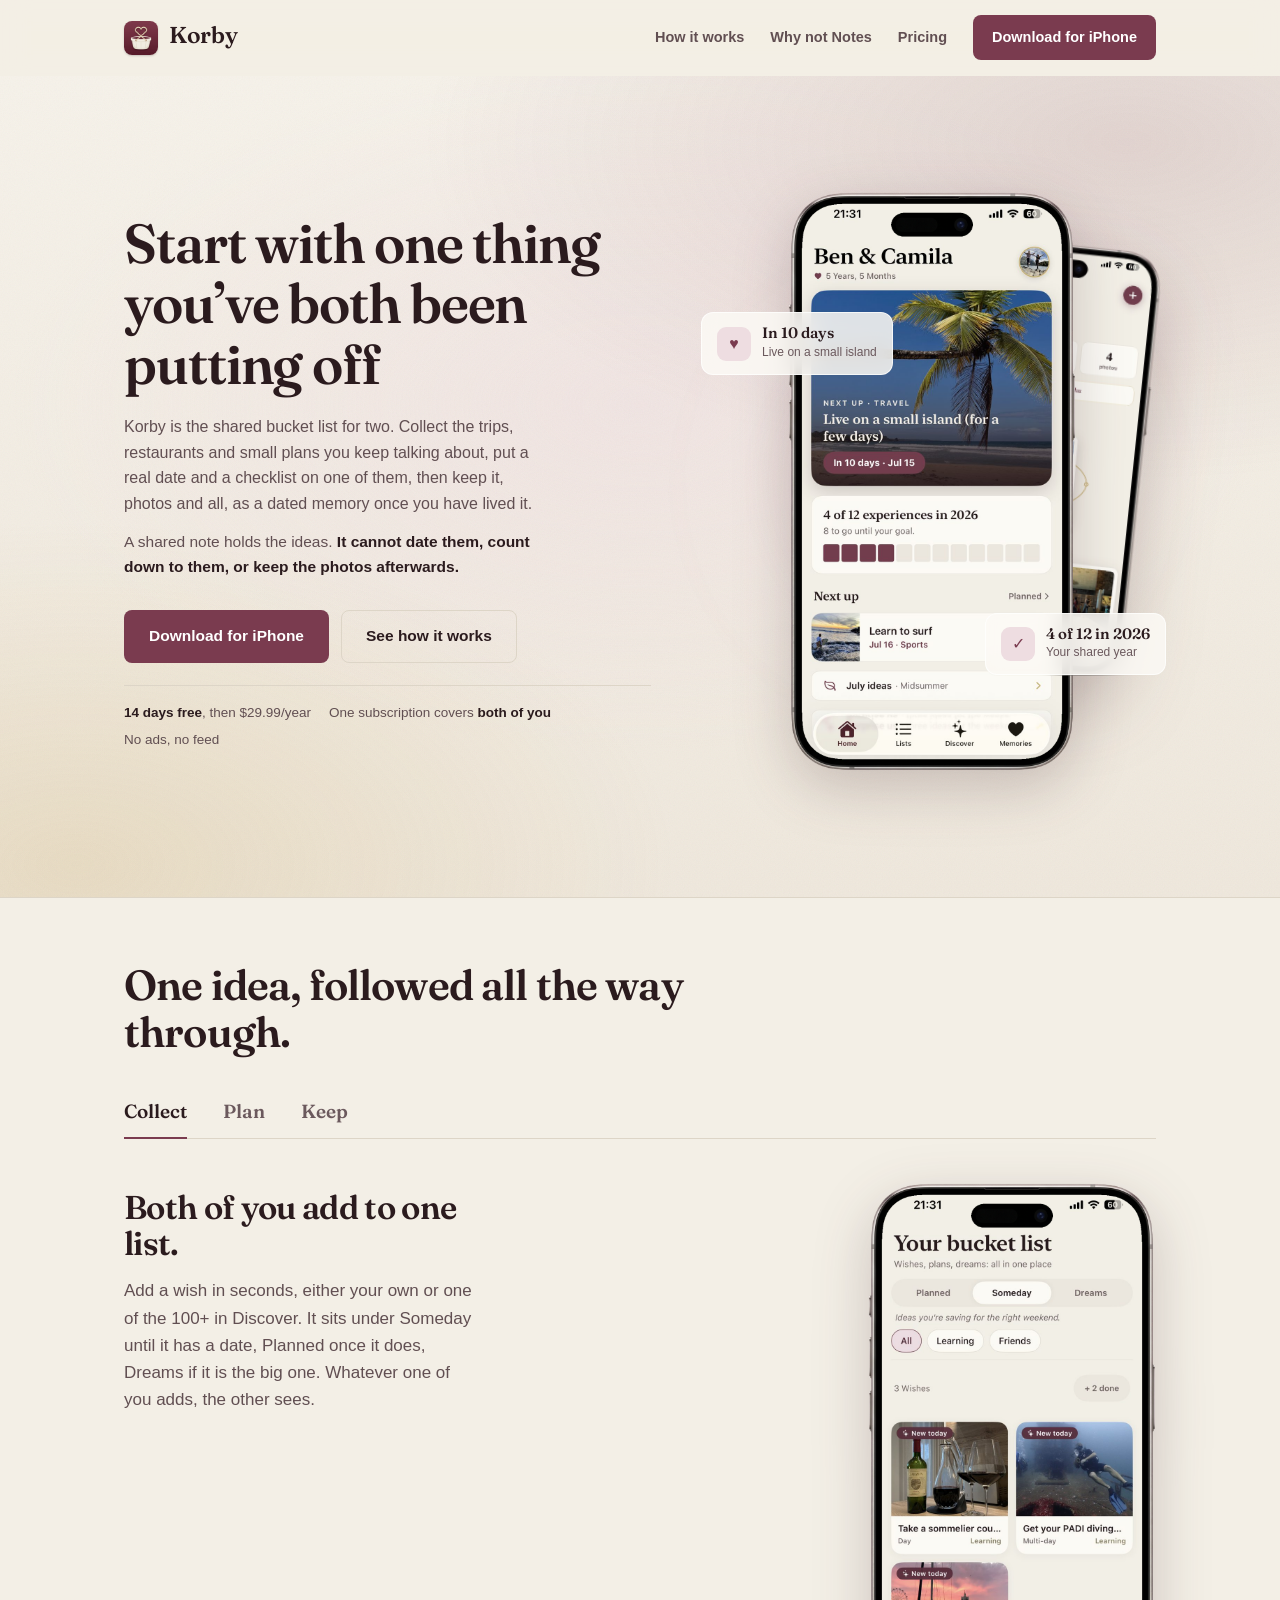
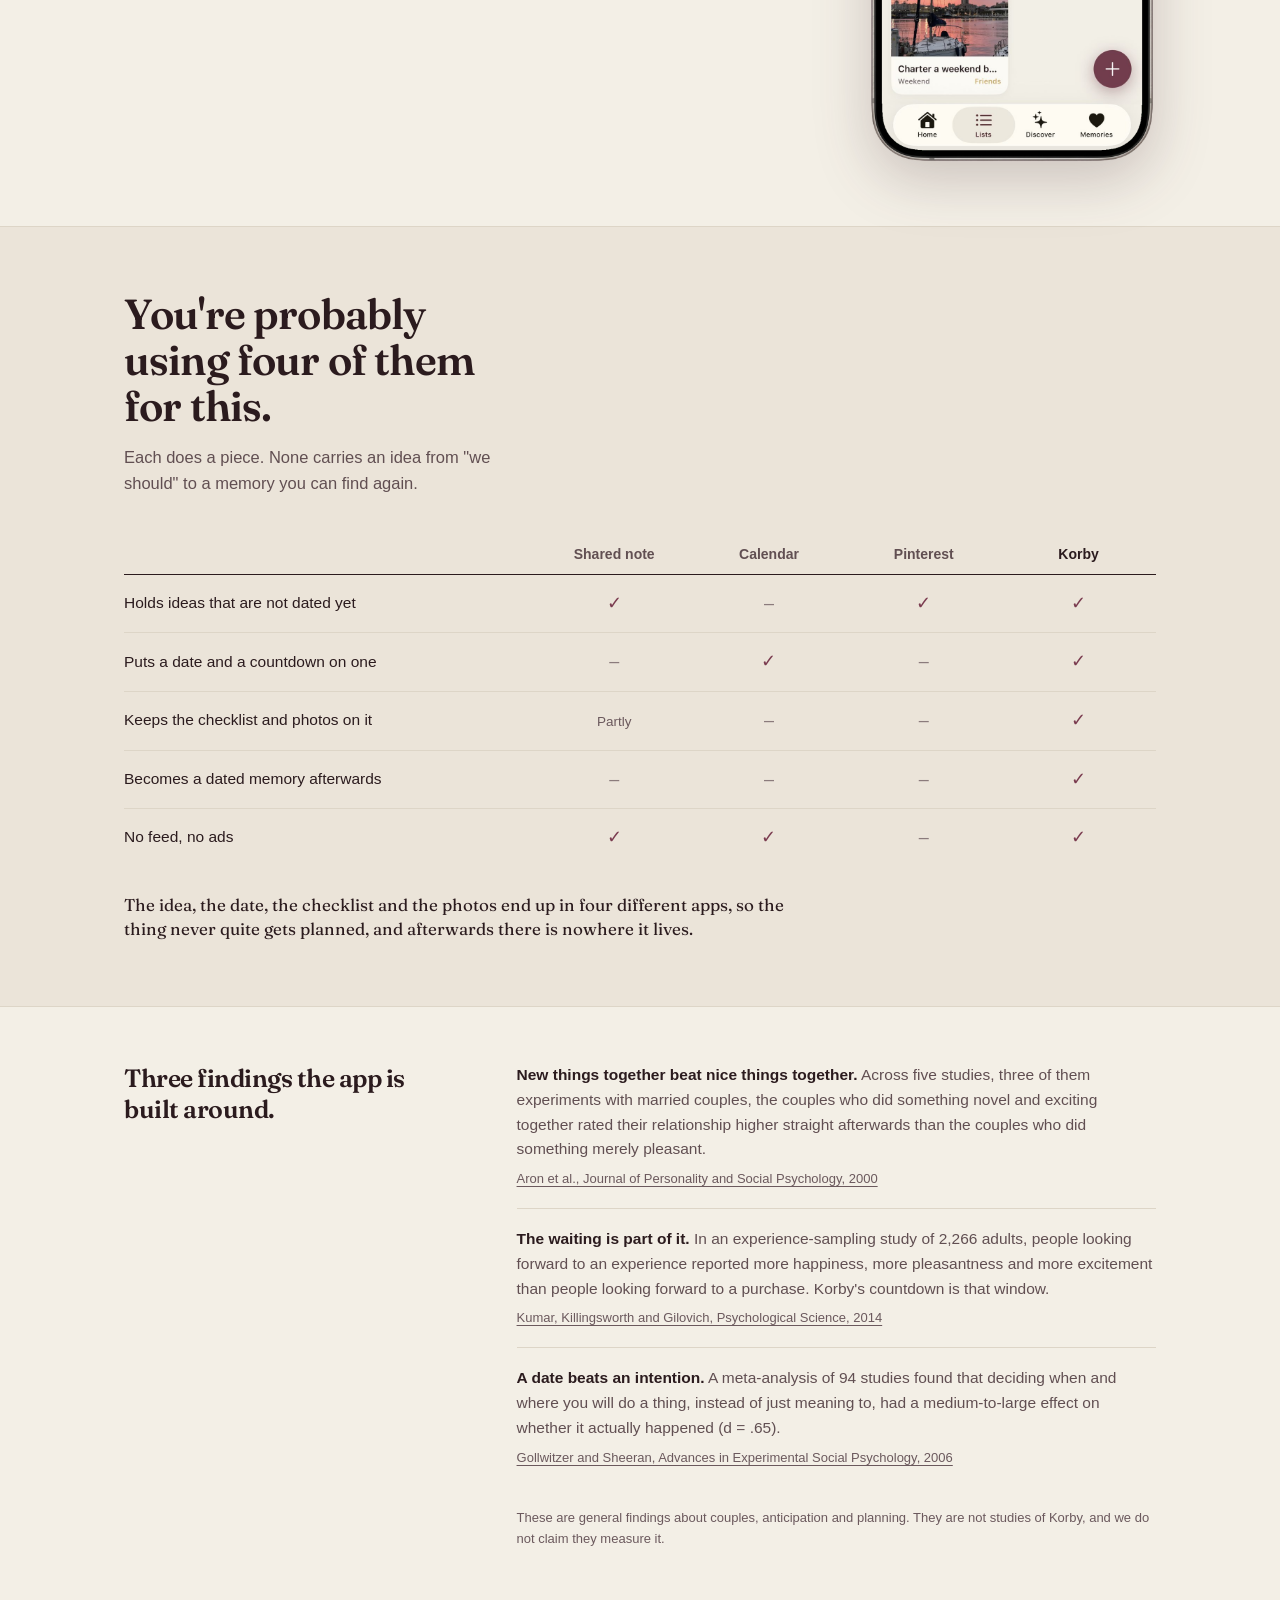
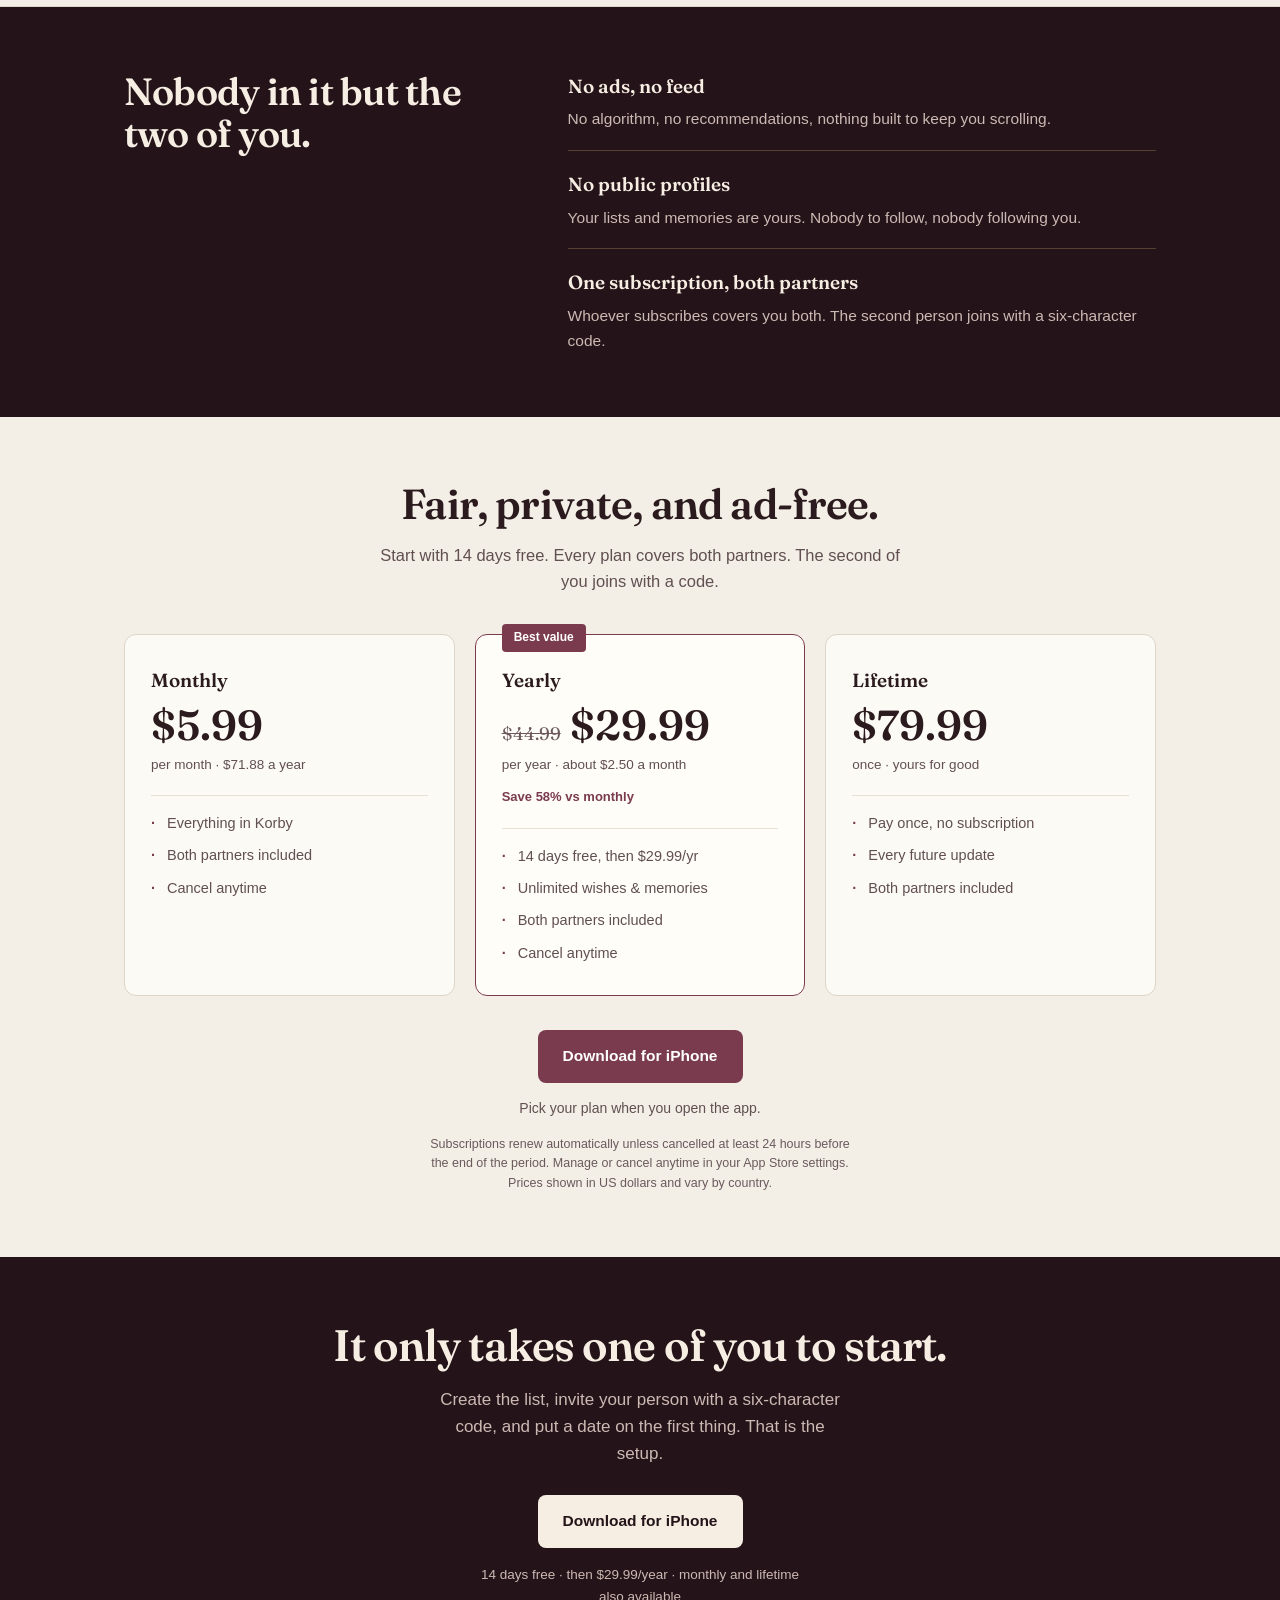
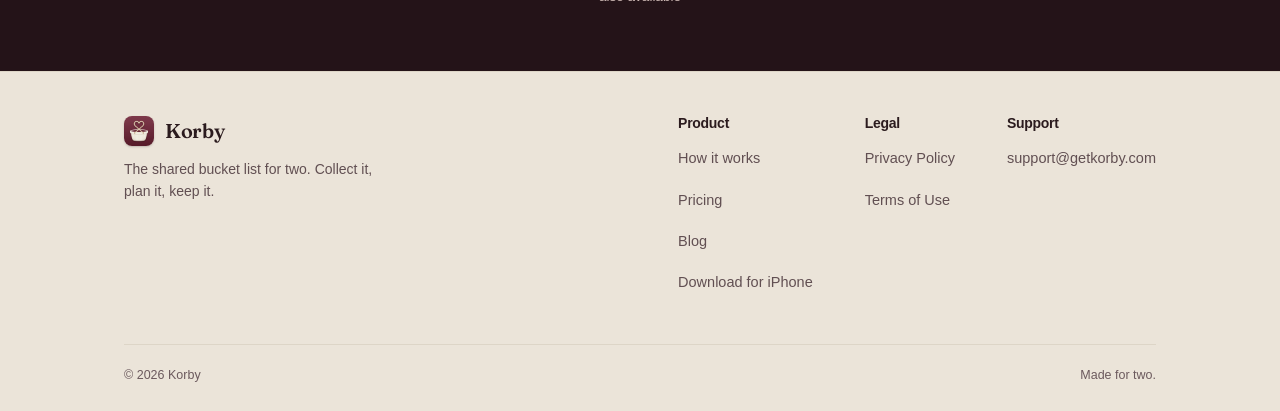
==== commit f143ff04: "Blog: launch + date night ideas" ====
--- a/index.html
+++ b/index.html
@@ -564,6 +564,7 @@
           <h3>Product</h3>
           <a href="#how">How it works</a>
           <a href="#pricing">Pricing</a>
+          <a href="/blog/">Blog</a>
           <a href="https://apps.apple.com/us/app/korby-couple-bucket-list/id6770281862">Download for iPhone</a>
         </div>
         <div class="foot-col">
